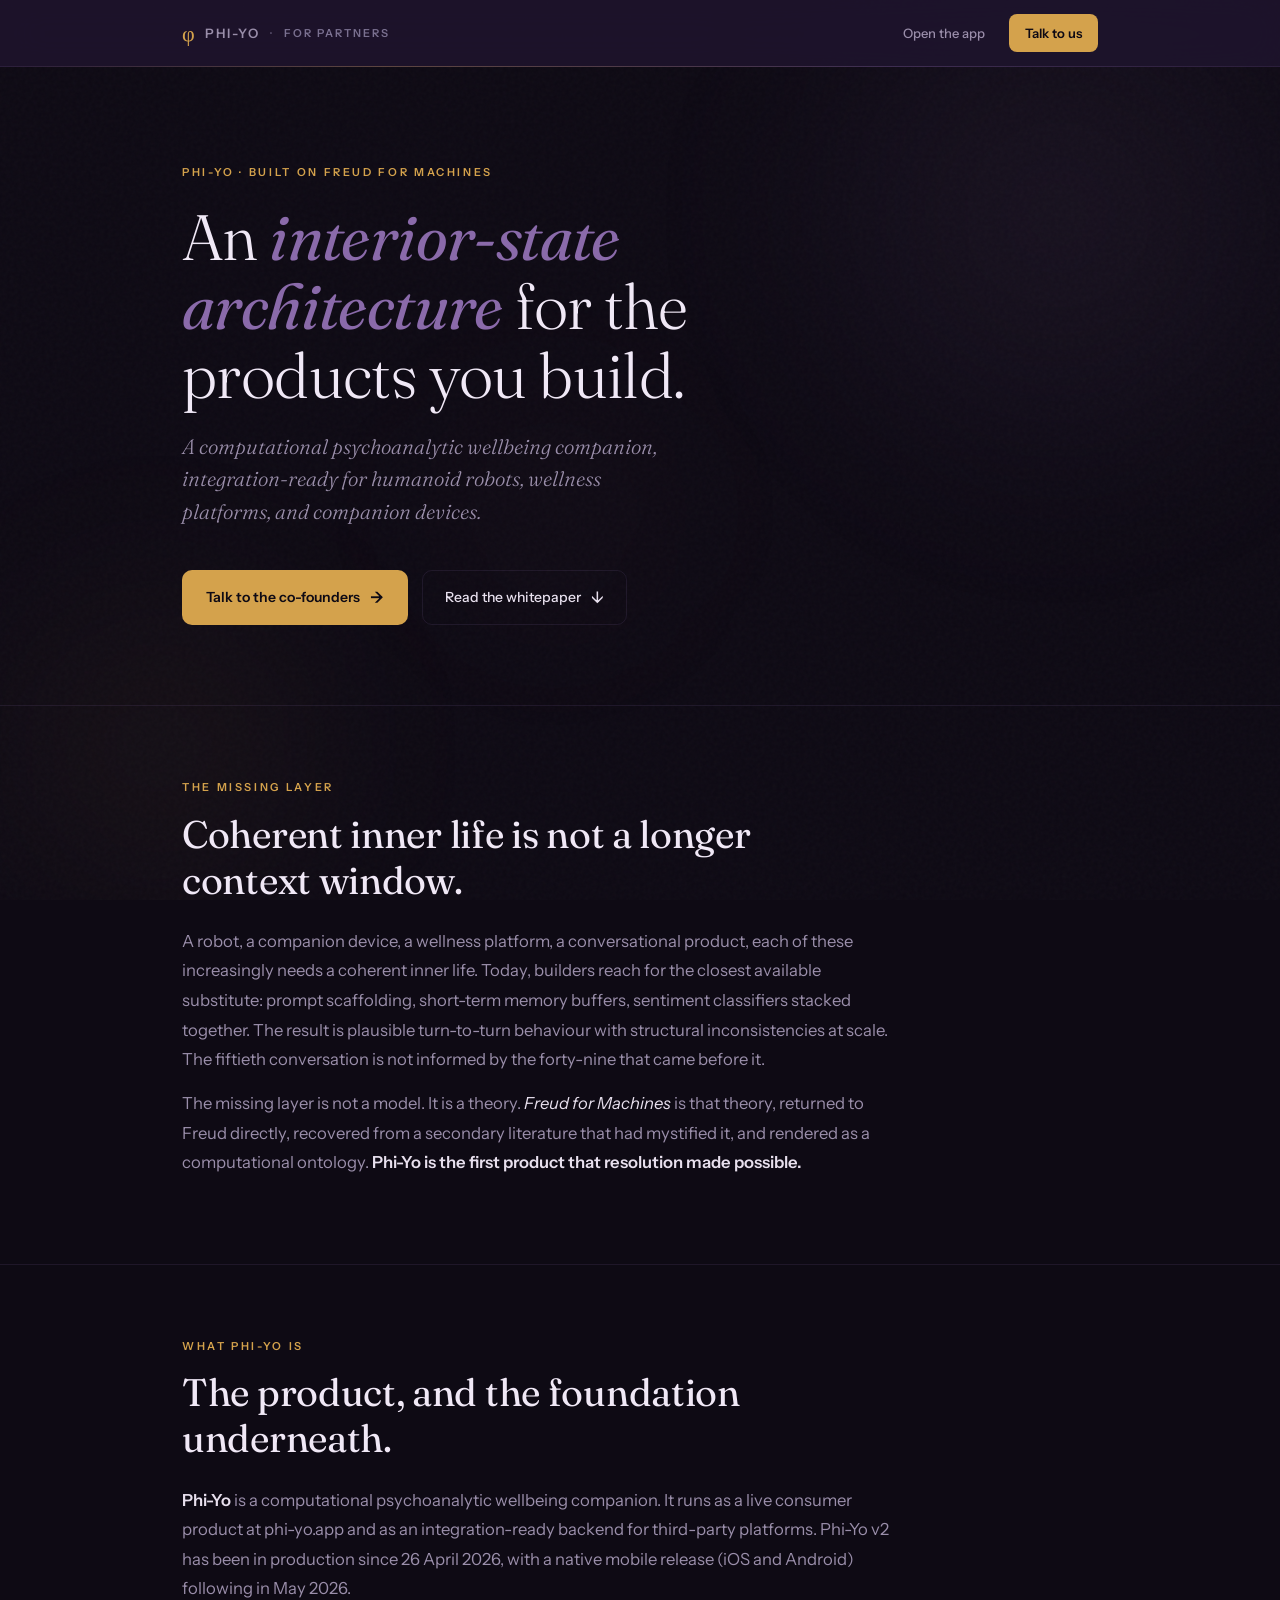
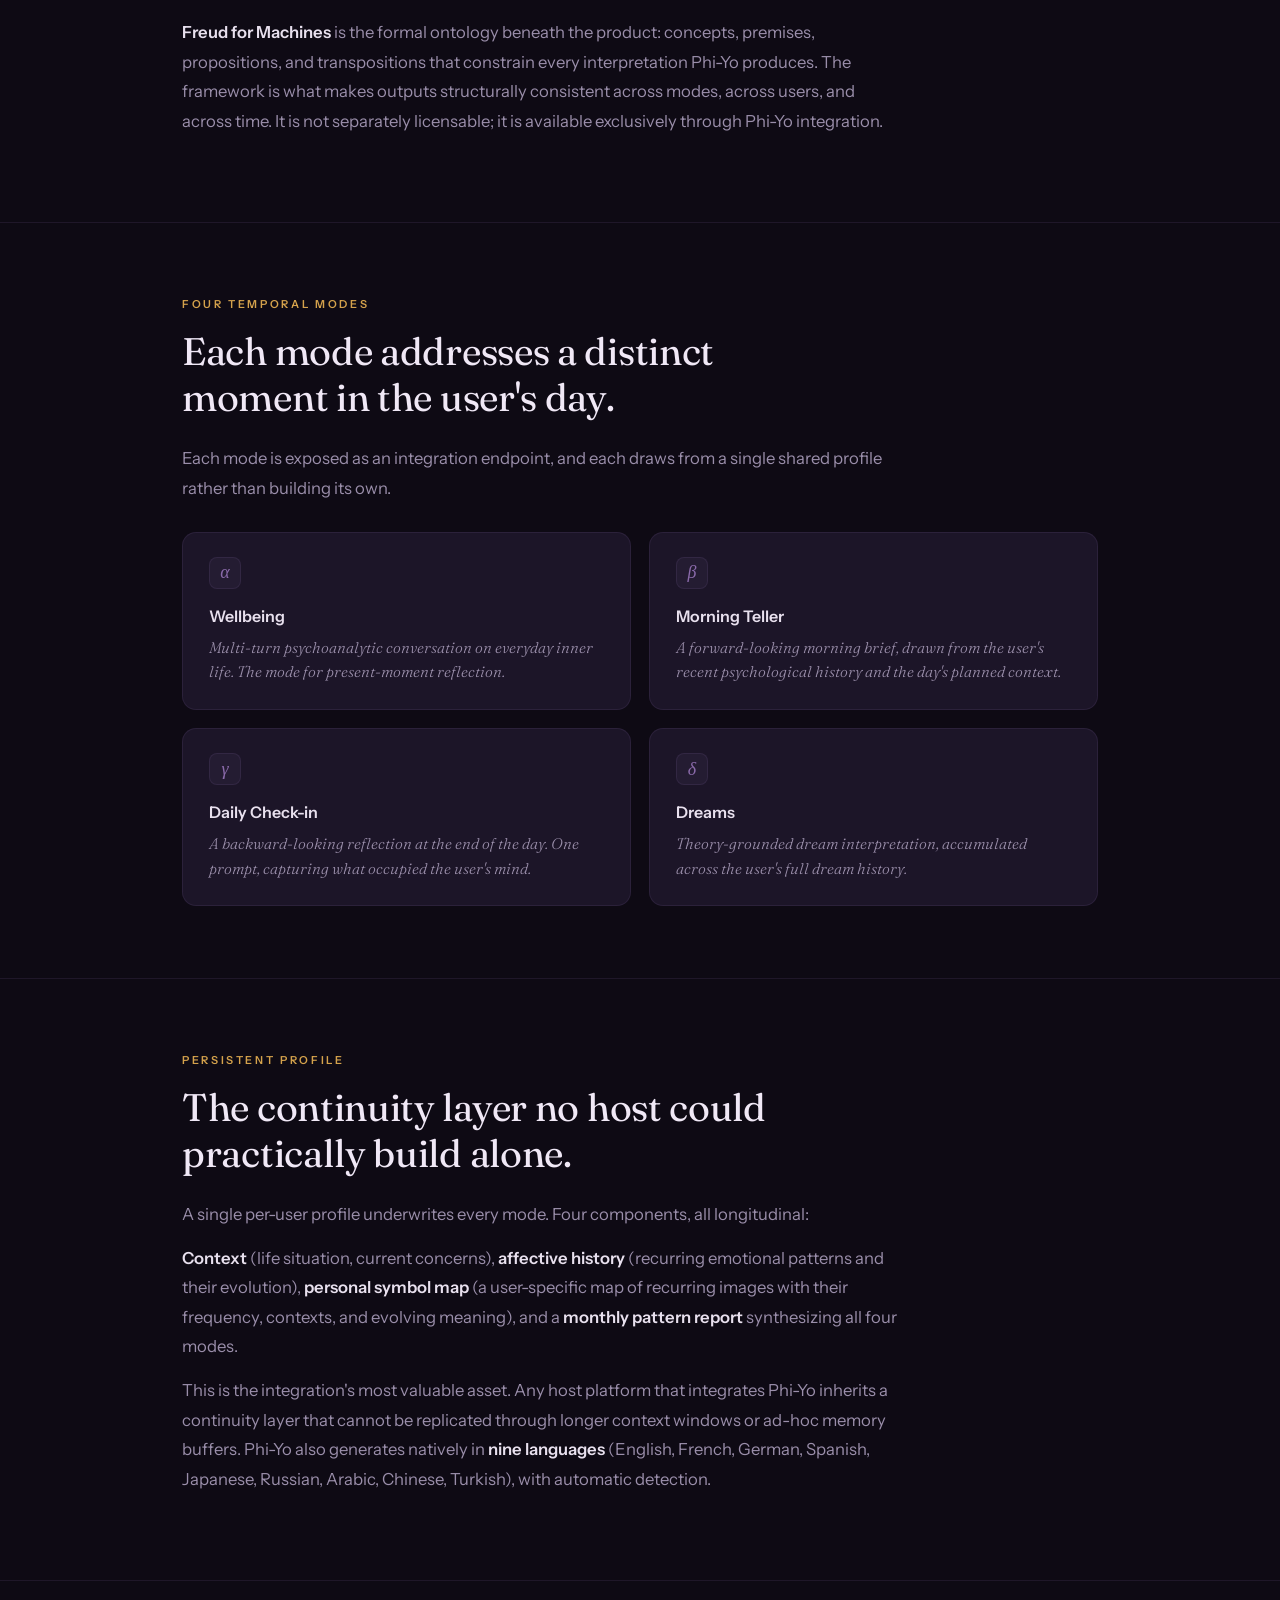
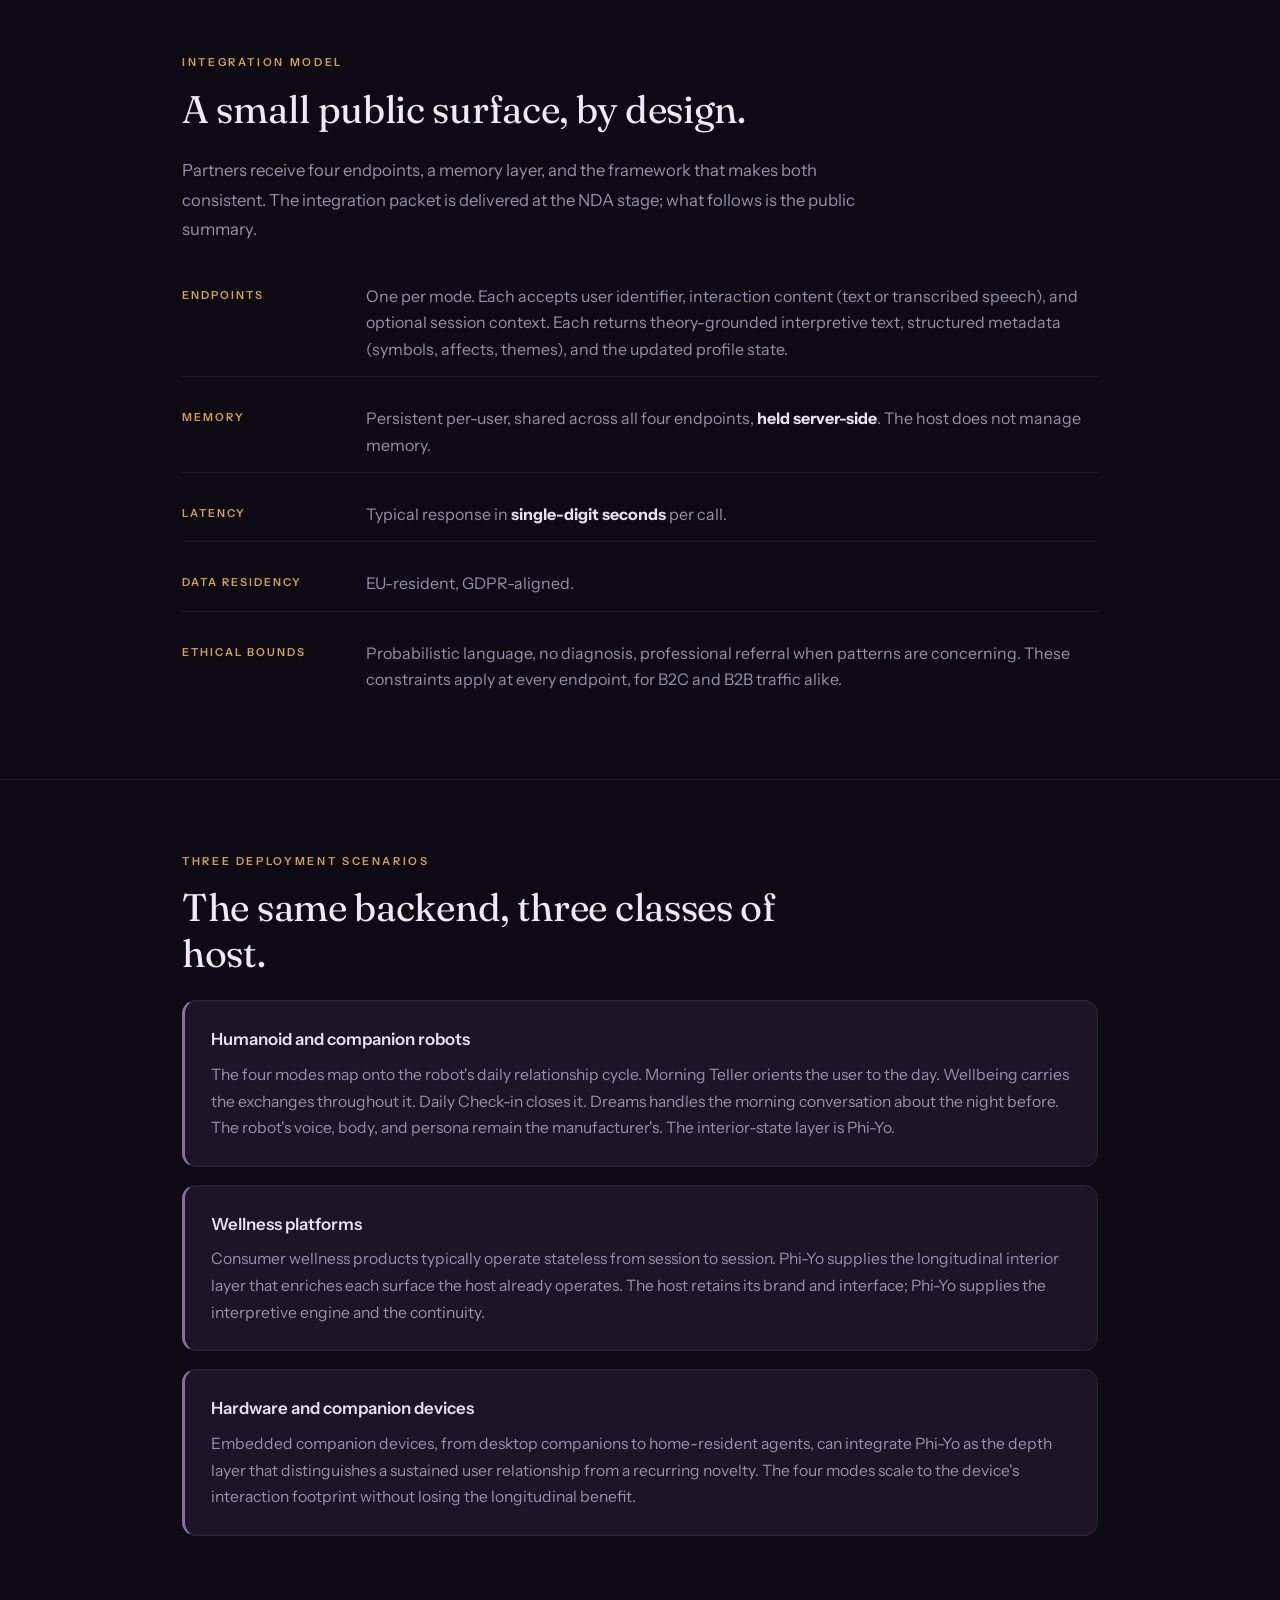
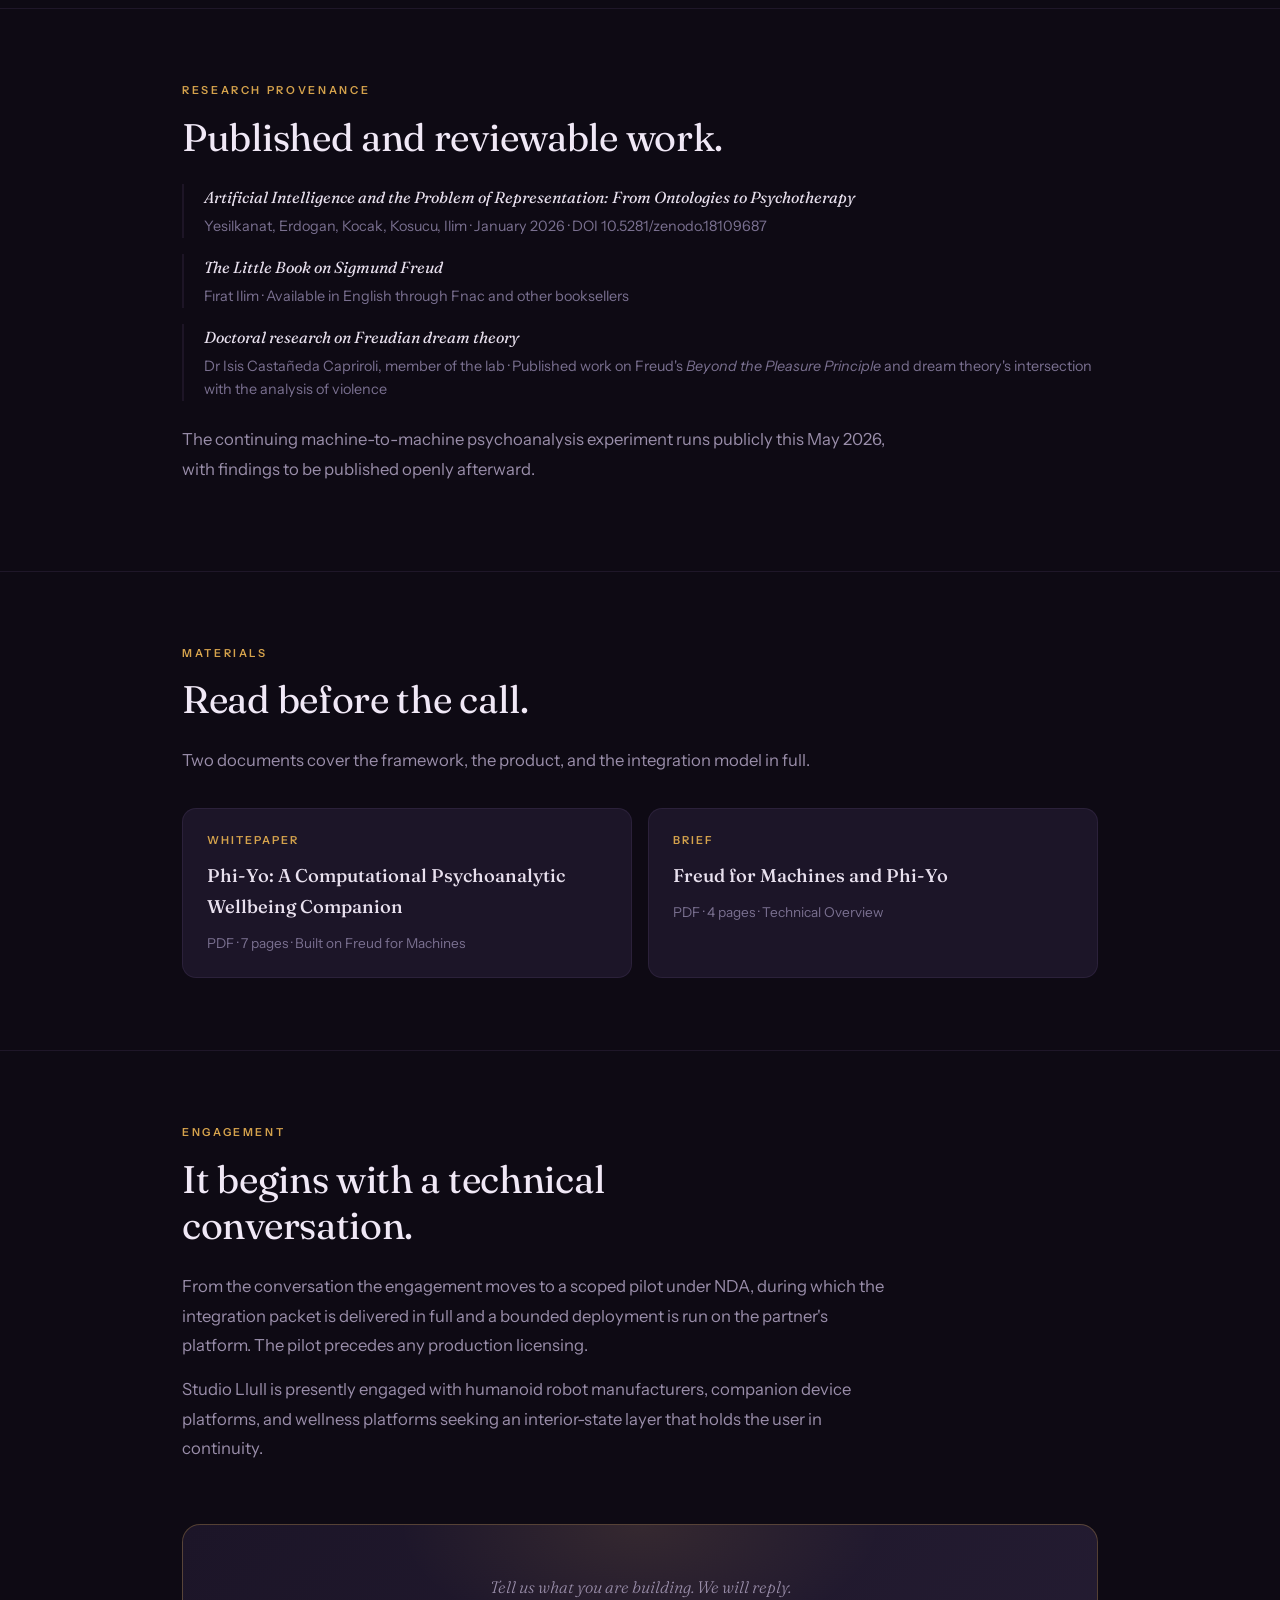
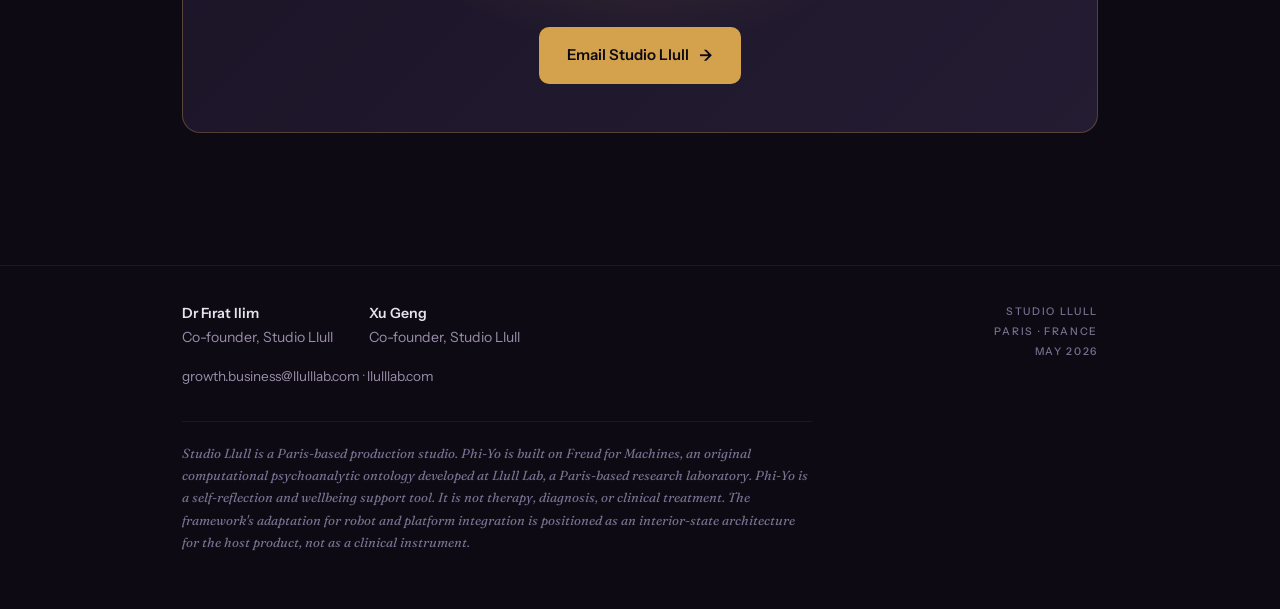
==== b2b/index.html @ 32cd532d "Phi-Yo site" ====
<!DOCTYPE html>
<html lang="en" data-theme="dark">
<head>
<meta charset="UTF-8">
<meta name="viewport" content="width=device-width, initial-scale=1.0">
<title>Phi-Yo for Partners — Computational Psychoanalytic Wellbeing Companion | Studio Llull</title>
<meta name="description" content="Phi-Yo is a computational psychoanalytic wellbeing companion built on Freud for Machines. Integration-ready backend for humanoid robots, wellness platforms, and companion devices.">
<link rel="canonical" href="https://phi-yo.app/b2b/">
<meta property="og:type" content="website">
<meta property="og:url" content="https://phi-yo.app/b2b/">
<meta property="og:title" content="Phi-Yo for Partners — Built on Freud for Machines">
<meta property="og:description" content="An interior-state architecture for humanoid robots, wellness platforms, and companion devices. Built on an original computational psychoanalytic ontology.">
<meta property="og:image" content="https://phi-yo.app/logo.jpg">
<meta name="twitter:card" content="summary">
<meta name="twitter:title" content="Phi-Yo for Partners">
<meta name="twitter:description" content="An interior-state architecture for humanoid robots, wellness platforms, and companion devices.">
<link rel="icon" href="data:image/svg+xml,<svg xmlns='http://www.w3.org/2000/svg' viewBox='0 0 100 100'><text y='.9em' font-size='90'>φ</text></svg>">
<link rel="preconnect" href="https://fonts.googleapis.com">
<link rel="preconnect" href="https://fonts.gstatic.com" crossorigin>
<link href="https://fonts.googleapis.com/css2?family=Fraunces:ital,opsz,wght@0,9..144,300;0,9..144,400;0,9..144,600;1,9..144,300;1,9..144,400&family=Instrument+Sans:wght@400;500;600;700&display=swap" rel="stylesheet">
<style>
*,*::before,*::after { box-sizing:border-box; margin:0; padding:0; }

:root {
  --bg-abyss:#0e0a14;
  --bg-deep:#140f1e;
  --bg-raised:#1c1528;
  --bg-surface:#241c32;
  --bg-glow:rgba(30,20,44,0.92);
  --amber:#d4a24c;
  --amber-bright:#e8be6a;
  --amber-dim:#8a6a2e;
  --amber-glow:rgba(212,162,76,0.12);
  --amber-ghost:rgba(212,162,76,0.06);
  --plum:#8a6aaa;
  --plum-dim:rgba(138,106,170,0.12);
  --lavender:#a08cc0;
  --rose:#c47a7a;
  --text-1:#e8e0ee;
  --text-2:#9a8eaa;
  --text-3:#7a7090;
  --text-hero:#f0e8f6;
  --border:rgba(138,106,170,0.14);
  --border-hover:rgba(212,162,76,0.30);
  --font-display:'Fraunces',Georgia,serif;
  --font-body:'Instrument Sans','Helvetica Neue',sans-serif;
  --ease:cubic-bezier(0.4,0,0.2,1);
  --ease-out:cubic-bezier(0.0,0,0.2,1);
}

html { scroll-behavior:smooth; font-size:16px; }
body {
  font-family:var(--font-body);
  background:var(--bg-abyss);
  color:var(--text-1);
  line-height:1.7;
  -webkit-font-smoothing:antialiased;
  overflow-x:hidden;
}
::selection { background:rgba(212,162,76,0.25); color:var(--text-hero); }
::-webkit-scrollbar { width:6px; }
::-webkit-scrollbar-track { background:var(--bg-abyss); }
::-webkit-scrollbar-thumb { background:var(--plum-dim); border-radius:3px; }
:focus-visible { outline:2px solid var(--amber); outline-offset:3px; }

a { color:var(--amber); text-decoration:none; transition:color .2s var(--ease); }
a:hover { color:var(--amber-bright); }

/* ===== AMBIENT ===== */
.ambient { position:fixed; inset:0; pointer-events:none; z-index:0; overflow:hidden; }
.blob {
  position:absolute; border-radius:50%; filter:blur(80px);
  animation: blobMorph 30s ease-in-out infinite;
  will-change: transform, border-radius;
}
.blob-1 { width:700px; height:700px; top:-15%; right:-10%; background:radial-gradient(circle, rgba(138,106,170,0.10), transparent 65%); }
.blob-2 { width:520px; height:520px; bottom:-12%; left:-8%; background:radial-gradient(circle, rgba(212,162,76,0.06), transparent 65%); animation-direction: reverse; animation-duration: 38s; }
.blob-3 { width:340px; height:340px; top:38%; left:30%; background:radial-gradient(circle, rgba(196,122,122,0.04), transparent 70%); animation-duration: 44s; }
@keyframes blobMorph {
  0%,100% { transform:translate(0,0) rotate(0deg); border-radius:50%; }
  33%     { transform:translate(22px,-16px) rotate(5deg); border-radius:60% 40% 55% 45%/50% 60% 40% 50%; }
  66%     { transform:translate(-14px,20px) rotate(-3deg); border-radius:45% 55% 40% 60%/55% 45% 60% 40%; }
}
.ambient::after {
  content:''; position:absolute; inset:0; opacity:0.03;
  background-image:url("data:image/svg+xml,%3Csvg viewBox='0 0 256 256' xmlns='http://www.w3.org/2000/svg'%3E%3Cfilter id='n'%3E%3CfeTurbulence type='fractalNoise' baseFrequency='0.9' numOctaves='4' stitchTiles='stitch'/%3E%3C/filter%3E%3Crect width='100%25' height='100%25' filter='url(%23n)'/%3E%3C/svg%3E");
}
@media (prefers-reduced-motion: reduce) { .blob { animation: none; } }

main, header, section, footer { position:relative; z-index:1; }

.wrap { max-width:980px; margin:0 auto; padding:0 32px; }
@media (max-width:600px) { .wrap { padding:0 22px; } }

/* ===== HEADER ===== */
.site-header {
  position:sticky; top:0; z-index:50;
  background:var(--bg-glow);
  backdrop-filter:blur(20px) saturate(140%);
  -webkit-backdrop-filter:blur(20px) saturate(140%);
  border-bottom:1px solid var(--border);
  padding:14px 0;
}
.site-header::after {
  content:''; position:absolute; left:0; right:0; bottom:-1px; height:1px;
  background:linear-gradient(90deg, transparent, rgba(212,162,76,0.30) 30%, rgba(138,106,170,0.20) 70%, transparent);
}
.header-inner { display:flex; align-items:center; justify-content:space-between; gap:20px; }
.brand {
  display:flex; align-items:center; gap:10px;
  font-family:var(--font-body); font-size:13px; font-weight:600;
  letter-spacing:0.16em; text-transform:uppercase; color:var(--text-2);
}
.brand-phi { font-family:var(--font-display); font-size:22px; font-weight:400; color:var(--amber); line-height:1; letter-spacing:0; text-transform:none; }
.brand-sep { color:var(--text-3); opacity:0.5; }
.brand-tag { font-size:11px; color:var(--text-3); letter-spacing:0.18em; }
.header-actions { display:flex; gap:10px; align-items:center; }
.header-link {
  font-size:13px; font-weight:500; color:var(--text-2);
  padding:8px 14px; border-radius:8px;
  transition:color .2s var(--ease), background .2s var(--ease);
}
.header-link:hover { color:var(--text-1); background:var(--amber-ghost); }
.header-cta {
  font-size:13px; font-weight:600; color:#0e0a14;
  background:var(--amber); padding:8px 16px; border-radius:8px;
  transition:opacity .2s var(--ease);
}
.header-cta:hover { opacity:.9; color:#0e0a14; }
@media (max-width:600px) { .brand-tag, .header-link.app { display:none; } }

/* ===== HERO ===== */
.hero { padding:96px 0 80px; }
.hero-label {
  font-family:var(--font-body); font-size:11px; font-weight:600;
  letter-spacing:0.24em; text-transform:uppercase;
  color:var(--amber); margin-bottom:20px;
}
.hero h1 {
  font-family:var(--font-display);
  font-weight:300; font-size:clamp(2.4rem, 5.5vw, 4rem);
  line-height:1.08; letter-spacing:-0.6px;
  color:var(--text-hero); margin-bottom:22px;
  max-width:18ch;
}
.hero h1 em { font-style:italic; color:var(--plum); font-weight:400; }
.hero-sub {
  font-family:var(--font-display); font-style:italic; font-weight:300;
  font-size:1.3rem; color:var(--text-2); line-height:1.55;
  max-width:38ch; margin-bottom:42px;
}
.hero-actions { display:flex; gap:14px; flex-wrap:wrap; }
.btn-primary {
  display:inline-flex; align-items:center; gap:10px;
  font-family:var(--font-body); font-size:14px; font-weight:600;
  background:var(--amber); color:#0e0a14;
  padding:14px 24px; border-radius:10px;
  transition:transform .2s var(--ease), box-shadow .2s var(--ease);
}
.btn-primary:hover { color:#0e0a14; transform:translateY(-1px); box-shadow:0 12px 32px var(--amber-glow); }
.btn-outline {
  display:inline-flex; align-items:center; gap:10px;
  font-family:var(--font-body); font-size:14px; font-weight:500;
  background:transparent; color:var(--text-1);
  padding:13px 22px; border-radius:10px;
  border:1px solid var(--border);
  transition:border-color .2s var(--ease), color .2s var(--ease);
}
.btn-outline:hover { color:var(--amber); border-color:var(--border-hover); }
.btn-arrow { font-size:16px; transition:transform .2s var(--ease); }
.btn-primary:hover .btn-arrow, .btn-outline:hover .btn-arrow { transform:translateX(3px); }

/* ===== SECTION ===== */
section.block { padding:72px 0; border-top:1px solid var(--border); }
section.block:first-of-type { border-top:none; }
.eyebrow {
  font-family:var(--font-body); font-size:11px; font-weight:600;
  letter-spacing:0.24em; text-transform:uppercase;
  color:var(--amber); margin-bottom:14px;
}
h2 {
  font-family:var(--font-display); font-weight:400;
  font-size:clamp(1.7rem, 3.5vw, 2.4rem);
  line-height:1.2; letter-spacing:-0.3px;
  color:var(--text-hero); margin-bottom:24px;
  max-width:24ch;
}
h2 em { font-style:italic; color:var(--plum); }
.block p { color:var(--text-2); font-size:1.04rem; line-height:1.78; margin-bottom:14px; max-width:65ch; }
.block p strong { color:var(--text-1); font-weight:600; }
.block p em { color:var(--text-1); font-style:italic; }
.lead { font-family:var(--font-display); font-style:italic; font-weight:300; font-size:1.25rem; color:var(--text-1); line-height:1.55; max-width:42ch; }

/* ===== MODES GRID ===== */
.modes-grid { display:grid; grid-template-columns:1fr 1fr; gap:18px; margin-top:28px; }
@media (max-width:680px) { .modes-grid { grid-template-columns:1fr; } }
.mode-card {
  background:var(--bg-raised);
  border:1px solid var(--border);
  border-radius:14px;
  padding:24px 26px;
  transition:border-color .25s var(--ease), background .25s var(--ease);
  position:relative; overflow:hidden;
}
.mode-card::before {
  content:''; position:absolute; inset:0;
  background:linear-gradient(135deg, var(--amber-ghost), transparent 55%);
  opacity:0; transition:opacity .25s var(--ease);
  pointer-events:none;
}
.mode-card:hover { border-color:var(--border-hover); background:var(--bg-surface); }
.mode-card:hover::before { opacity:1; }
.mode-icon {
  width:32px; height:32px; border-radius:8px;
  background:var(--bg-surface); border:1px solid var(--border);
  display:flex; align-items:center; justify-content:center;
  margin-bottom:14px;
  font-family:var(--font-display); font-style:italic; font-weight:400;
  font-size:18px; color:var(--plum);
  position:relative; z-index:1;
}
.mode-card:hover .mode-icon { color:var(--amber); border-color:var(--amber-dim); }
.mode-name { font-family:var(--font-body); font-weight:600; font-size:1rem; color:var(--text-1); margin-bottom:6px; position:relative; z-index:1; }
.mode-desc { font-family:var(--font-display); font-style:italic; font-size:0.96rem; font-weight:300; color:var(--text-2); line-height:1.6; position:relative; z-index:1; }

/* ===== INTEGRATION TABLE ===== */
.spec-list { margin-top:24px; display:grid; gap:14px; }
.spec-row {
  display:grid; grid-template-columns:160px 1fr; gap:24px;
  padding:14px 0; border-bottom:1px solid var(--border);
}
.spec-row:last-child { border-bottom:none; }
.spec-key {
  font-family:var(--font-body); font-size:11px; font-weight:600;
  letter-spacing:0.18em; text-transform:uppercase; color:var(--amber);
  padding-top:3px;
}
.spec-val { color:var(--text-2); font-size:1rem; line-height:1.65; }
.spec-val strong { color:var(--text-1); }
@media (max-width:600px) { .spec-row { grid-template-columns:1fr; gap:6px; } }

/* ===== SCENARIOS ===== */
.scenario-list { display:grid; gap:18px; margin-top:24px; }
.scenario {
  background:var(--bg-raised);
  border:1px solid var(--border);
  border-radius:14px;
  padding:24px 26px;
  border-left:3px solid var(--plum);
}
.scenario h3 { font-family:var(--font-body); font-weight:600; font-size:1.05rem; color:var(--text-1); margin-bottom:8px; }
.scenario p { color:var(--text-2); font-size:0.98rem; line-height:1.7; margin:0; max-width:none; }

/* ===== RESEARCH LIST ===== */
.refs { margin-top:24px; display:grid; gap:16px; }
.ref {
  padding-left:20px; border-left:2px solid var(--plum-dim);
}
.ref-title { font-family:var(--font-display); font-style:italic; color:var(--text-1); font-size:1rem; margin-bottom:4px; }
.ref-meta { font-size:0.9rem; color:var(--text-3); line-height:1.6; }

/* ===== DOWNLOADS ===== */
.downloads { display:grid; grid-template-columns:1fr 1fr; gap:16px; margin-top:32px; }
@media (max-width:600px) { .downloads { grid-template-columns:1fr; } }
.download-card {
  display:flex; flex-direction:column; gap:6px;
  background:var(--bg-raised);
  border:1px solid var(--border);
  border-radius:14px;
  padding:22px 24px;
  transition:border-color .25s var(--ease), background .25s var(--ease), transform .2s var(--ease);
  color:var(--text-1);
}
.download-card:hover { border-color:var(--border-hover); background:var(--bg-surface); transform:translateY(-2px); color:var(--text-1); }
.dl-label { font-family:var(--font-body); font-size:11px; font-weight:600; letter-spacing:0.18em; text-transform:uppercase; color:var(--amber); }
.dl-title { font-family:var(--font-display); font-weight:500; font-size:1.15rem; color:var(--text-1); margin-top:4px; }
.dl-meta { font-size:0.85rem; color:var(--text-3); margin-top:4px; }

/* ===== FINAL CTA ===== */
.cta-block {
  margin-top:60px;
  padding:48px 36px;
  border-radius:18px;
  background:linear-gradient(135deg, var(--bg-raised), var(--bg-surface));
  border:1px solid var(--border-hover);
  text-align:center;
  position:relative;
  overflow:hidden;
}
.cta-block::before {
  content:''; position:absolute; inset:0;
  background:radial-gradient(ellipse 400px 200px at 50% 0%, var(--amber-glow), transparent 60%);
  pointer-events:none;
}
.cta-block > * { position:relative; z-index:1; }
.cta-block .lead { margin:0 auto 24px; }
.cta-block .btn-primary { font-size:15px; padding:15px 28px; }

/* ===== FOOTER ===== */
footer {
  margin-top:60px;
  padding:36px 0 56px;
  border-top:1px solid var(--border);
}
.footer-inner {
  display:flex; justify-content:space-between; align-items:flex-start;
  flex-wrap:wrap; gap:24px;
}
.footer-left { font-size:0.88rem; color:var(--text-2); line-height:1.85; }
.footer-left strong { color:var(--text-1); font-weight:600; }
.cofounders { display:flex; flex-wrap:wrap; gap:36px; margin-bottom:14px; }
.cofounder { line-height:1.7; }
.footer-contact { font-size:0.85rem; color:var(--text-3); }
.footer-contact a { color:var(--text-2); }
.footer-contact a:hover { color:var(--amber); }
.footer-right {
  font-family:var(--font-body); font-size:10.5px; font-weight:500;
  letter-spacing:0.16em; text-transform:uppercase; color:var(--text-3);
  text-align:right; line-height:1.9;
}
.footer-right a { color:var(--text-3); }
.footer-right a:hover { color:var(--amber); }
.disclaimer {
  margin-top:32px;
  padding-top:20px;
  border-top:1px solid var(--border);
  font-size:0.82rem;
  color:var(--text-3);
  line-height:1.7;
  font-style:italic;
  font-family:var(--font-display);
  max-width:70ch;
}

@media (max-width:600px) {
  .hero { padding:60px 0 56px; }
  section.block { padding:54px 0; }
  .cta-block { padding:36px 22px; }
  .footer-inner { flex-direction:column; }
  .footer-right { text-align:left; }
}
</style>
</head>
<body>

<div class="ambient" aria-hidden="true">
  <div class="blob blob-1"></div>
  <div class="blob blob-2"></div>
  <div class="blob blob-3"></div>
</div>

<header class="site-header">
  <div class="wrap header-inner">
    <a href="/b2b/" class="brand">
      <span class="brand-phi">φ</span>
      <span>Phi-Yo</span>
      <span class="brand-sep">·</span>
      <span class="brand-tag">For Partners</span>
    </a>
    <div class="header-actions">
      <a href="https://phi-yo.app" class="header-link app">Open the app</a>
      <a href="#engagement" class="header-cta">Talk to us</a>
    </div>
  </div>
</header>

<main>

  <section class="hero">
    <div class="wrap">
      <div class="hero-label">Phi-Yo · Built on Freud for Machines</div>
      <h1>An <em>interior-state architecture</em> for the products you build.</h1>
      <p class="hero-sub">A computational psychoanalytic wellbeing companion, integration-ready for humanoid robots, wellness platforms, and companion devices.</p>
      <div class="hero-actions">
        <a href="#engagement" class="btn-primary">Talk to the co-founders <span class="btn-arrow">→</span></a>
        <a href="#downloads" class="btn-outline">Read the whitepaper <span class="btn-arrow">↓</span></a>
      </div>
    </div>
  </section>

  <section class="block">
    <div class="wrap">
      <div class="eyebrow">The missing layer</div>
      <h2>Coherent inner life is not a longer context window.</h2>
      <p>A robot, a companion device, a wellness platform, a conversational product, each of these increasingly needs a coherent inner life. Today, builders reach for the closest available substitute: prompt scaffolding, short-term memory buffers, sentiment classifiers stacked together. The result is plausible turn-to-turn behaviour with structural inconsistencies at scale. The fiftieth conversation is not informed by the forty-nine that came before it.</p>
      <p>The missing layer is not a model. It is a theory. <em>Freud for Machines</em> is that theory, returned to Freud directly, recovered from a secondary literature that had mystified it, and rendered as a computational ontology. <strong>Phi-Yo is the first product that resolution made possible.</strong></p>
    </div>
  </section>

  <section class="block">
    <div class="wrap">
      <div class="eyebrow">What Phi-Yo is</div>
      <h2>The product, and the foundation underneath.</h2>
      <p><strong>Phi-Yo</strong> is a computational psychoanalytic wellbeing companion. It runs as a live consumer product at phi-yo.app and as an integration-ready backend for third-party platforms. Phi-Yo v2 has been in production since 26 April 2026, with a native mobile release (iOS and Android) following in May 2026.</p>
      <p><strong>Freud for Machines</strong> is the formal ontology beneath the product: concepts, premises, propositions, and transpositions that constrain every interpretation Phi-Yo produces. The framework is what makes outputs structurally consistent across modes, across users, and across time. It is not separately licensable; it is available exclusively through Phi-Yo integration.</p>
    </div>
  </section>

  <section class="block">
    <div class="wrap">
      <div class="eyebrow">Four temporal modes</div>
      <h2>Each mode addresses a distinct moment in the user's day.</h2>
      <p>Each mode is exposed as an integration endpoint, and each draws from a single shared profile rather than building its own.</p>
      <div class="modes-grid">
        <div class="mode-card">
          <div class="mode-icon">α</div>
          <div class="mode-name">Wellbeing</div>
          <div class="mode-desc">Multi-turn psychoanalytic conversation on everyday inner life. The mode for present-moment reflection.</div>
        </div>
        <div class="mode-card">
          <div class="mode-icon">β</div>
          <div class="mode-name">Morning Teller</div>
          <div class="mode-desc">A forward-looking morning brief, drawn from the user's recent psychological history and the day's planned context.</div>
        </div>
        <div class="mode-card">
          <div class="mode-icon">γ</div>
          <div class="mode-name">Daily Check-in</div>
          <div class="mode-desc">A backward-looking reflection at the end of the day. One prompt, capturing what occupied the user's mind.</div>
        </div>
        <div class="mode-card">
          <div class="mode-icon">δ</div>
          <div class="mode-name">Dreams</div>
          <div class="mode-desc">Theory-grounded dream interpretation, accumulated across the user's full dream history.</div>
        </div>
      </div>
    </div>
  </section>

  <section class="block">
    <div class="wrap">
      <div class="eyebrow">Persistent profile</div>
      <h2>The continuity layer no host could practically build alone.</h2>
      <p>A single per-user profile underwrites every mode. Four components, all longitudinal:</p>
      <p><strong>Context</strong> (life situation, current concerns), <strong>affective history</strong> (recurring emotional patterns and their evolution), <strong>personal symbol map</strong> (a user-specific map of recurring images with their frequency, contexts, and evolving meaning), and a <strong>monthly pattern report</strong> synthesizing all four modes.</p>
      <p>This is the integration's most valuable asset. Any host platform that integrates Phi-Yo inherits a continuity layer that cannot be replicated through longer context windows or ad-hoc memory buffers. Phi-Yo also generates natively in <strong>nine languages</strong> (English, French, German, Spanish, Japanese, Russian, Arabic, Chinese, Turkish), with automatic detection.</p>
    </div>
  </section>

  <section class="block">
    <div class="wrap">
      <div class="eyebrow">Integration model</div>
      <h2>A small public surface, by design.</h2>
      <p>Partners receive four endpoints, a memory layer, and the framework that makes both consistent. The integration packet is delivered at the NDA stage; what follows is the public summary.</p>
      <div class="spec-list">
        <div class="spec-row">
          <div class="spec-key">Endpoints</div>
          <div class="spec-val">One per mode. Each accepts user identifier, interaction content (text or transcribed speech), and optional session context. Each returns theory-grounded interpretive text, structured metadata (symbols, affects, themes), and the updated profile state.</div>
        </div>
        <div class="spec-row">
          <div class="spec-key">Memory</div>
          <div class="spec-val">Persistent per-user, shared across all four endpoints, <strong>held server-side</strong>. The host does not manage memory.</div>
        </div>
        <div class="spec-row">
          <div class="spec-key">Latency</div>
          <div class="spec-val">Typical response in <strong>single-digit seconds</strong> per call.</div>
        </div>
        <div class="spec-row">
          <div class="spec-key">Data residency</div>
          <div class="spec-val">EU-resident, GDPR-aligned.</div>
        </div>
        <div class="spec-row">
          <div class="spec-key">Ethical bounds</div>
          <div class="spec-val">Probabilistic language, no diagnosis, professional referral when patterns are concerning. These constraints apply at every endpoint, for B2C and B2B traffic alike.</div>
        </div>
      </div>
    </div>
  </section>

  <section class="block">
    <div class="wrap">
      <div class="eyebrow">Three deployment scenarios</div>
      <h2>The same backend, three classes of host.</h2>
      <div class="scenario-list">
        <div class="scenario">
          <h3>Humanoid and companion robots</h3>
          <p>The four modes map onto the robot's daily relationship cycle. Morning Teller orients the user to the day. Wellbeing carries the exchanges throughout it. Daily Check-in closes it. Dreams handles the morning conversation about the night before. The robot's voice, body, and persona remain the manufacturer's. The interior-state layer is Phi-Yo.</p>
        </div>
        <div class="scenario">
          <h3>Wellness platforms</h3>
          <p>Consumer wellness products typically operate stateless from session to session. Phi-Yo supplies the longitudinal interior layer that enriches each surface the host already operates. The host retains its brand and interface; Phi-Yo supplies the interpretive engine and the continuity.</p>
        </div>
        <div class="scenario">
          <h3>Hardware and companion devices</h3>
          <p>Embedded companion devices, from desktop companions to home-resident agents, can integrate Phi-Yo as the depth layer that distinguishes a sustained user relationship from a recurring novelty. The four modes scale to the device's interaction footprint without losing the longitudinal benefit.</p>
        </div>
      </div>
    </div>
  </section>

  <section class="block">
    <div class="wrap">
      <div class="eyebrow">Research provenance</div>
      <h2>Published and reviewable work.</h2>
      <div class="refs">
        <div class="ref">
          <div class="ref-title">Artificial Intelligence and the Problem of Representation: From Ontologies to Psychotherapy</div>
          <div class="ref-meta">Yesilkanat, Erdogan, Kocak, Kosucu, Ilim · January 2026 · DOI 10.5281/zenodo.18109687</div>
        </div>
        <div class="ref">
          <div class="ref-title">The Little Book on Sigmund Freud</div>
          <div class="ref-meta">Fırat Ilim · Available in English through Fnac and other booksellers</div>
        </div>
        <div class="ref">
          <div class="ref-title">Doctoral research on Freudian dream theory</div>
          <div class="ref-meta">Dr Isis Castañeda Capriroli, member of the lab · Published work on Freud's <em>Beyond the Pleasure Principle</em> and dream theory's intersection with the analysis of violence</div>
        </div>
      </div>
      <p style="margin-top:24px;">The continuing machine-to-machine psychoanalysis experiment runs publicly this May 2026, with findings to be published openly afterward.</p>
    </div>
  </section>

  <section class="block" id="downloads">
    <div class="wrap">
      <div class="eyebrow">Materials</div>
      <h2>Read before the call.</h2>
      <p>Two documents cover the framework, the product, and the integration model in full.</p>
      <div class="downloads">
        <a href="Phi-Yo_Technical_Whitepaper.pdf" class="download-card" download>
          <div class="dl-label">Whitepaper</div>
          <div class="dl-title">Phi-Yo: A Computational Psychoanalytic Wellbeing Companion</div>
          <div class="dl-meta">PDF · 7 pages · Built on Freud for Machines</div>
        </a>
        <a href="Phi-Yo_Technical_Overview.pdf" class="download-card" download>
          <div class="dl-label">Brief</div>
          <div class="dl-title">Freud for Machines and Phi-Yo</div>
          <div class="dl-meta">PDF · 4 pages · Technical Overview</div>
        </a>
      </div>
    </div>
  </section>

  <section class="block" id="engagement">
    <div class="wrap">
      <div class="eyebrow">Engagement</div>
      <h2>It begins with a technical conversation.</h2>
      <p>From the conversation the engagement moves to a scoped pilot under NDA, during which the integration packet is delivered in full and a bounded deployment is run on the partner's platform. The pilot precedes any production licensing.</p>
      <p>Studio Llull is presently engaged with humanoid robot manufacturers, companion device platforms, and wellness platforms seeking an interior-state layer that holds the user in continuity.</p>
      <div class="cta-block">
        <p class="lead">Tell us what you are building. We will reply.</p>
        <a href="mailto:growth.business@llulllab.com?subject=Phi-Yo%20integration%20inquiry" class="btn-primary">Email Studio Llull <span class="btn-arrow">→</span></a>
      </div>
    </div>
  </section>

</main>

<footer>
  <div class="wrap">
    <div class="footer-inner">
      <div class="footer-left">
        <div class="cofounders">
          <div class="cofounder">
            <strong>Dr Fırat Ilim</strong><br>
            Co-founder, Studio Llull
          </div>
          <div class="cofounder">
            <strong>Xu Geng</strong><br>
            Co-founder, Studio Llull
          </div>
        </div>
        <div class="footer-contact">
          <a href="mailto:growth.business@llulllab.com">growth.business@llulllab.com</a> &middot; <a href="https://llulllab.com">llulllab.com</a>
        </div>
      </div>
      <div class="footer-right">
        Studio Llull<br>
        Paris · France<br>
        May 2026
      </div>
    </div>
    <div class="disclaimer">
      Studio Llull is a Paris-based production studio. Phi-Yo is built on <em>Freud for Machines</em>, an original computational psychoanalytic ontology developed at Llull Lab, a Paris-based research laboratory. Phi-Yo is a self-reflection and wellbeing support tool. It is not therapy, diagnosis, or clinical treatment. The framework's adaptation for robot and platform integration is positioned as an interior-state architecture for the host product, not as a clinical instrument.
    </div>
  </div>
</footer>

</body>
</html>
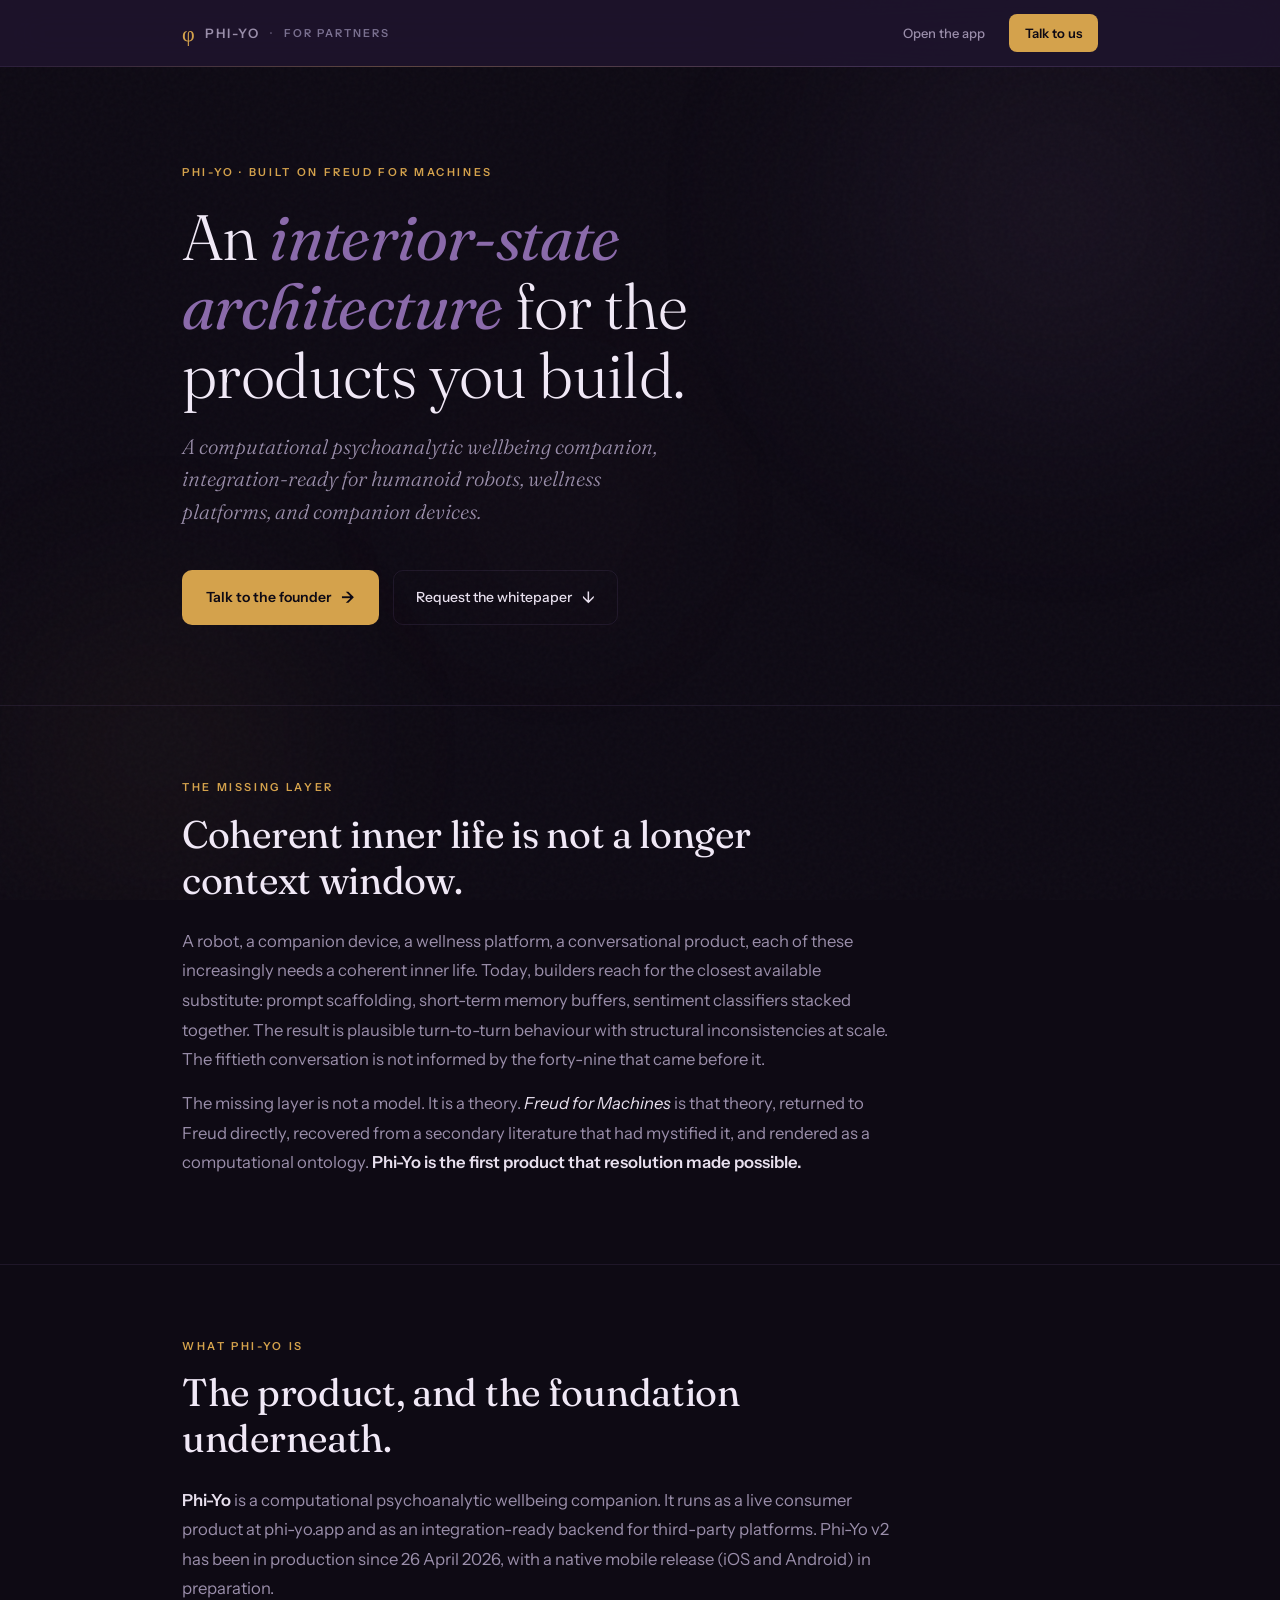
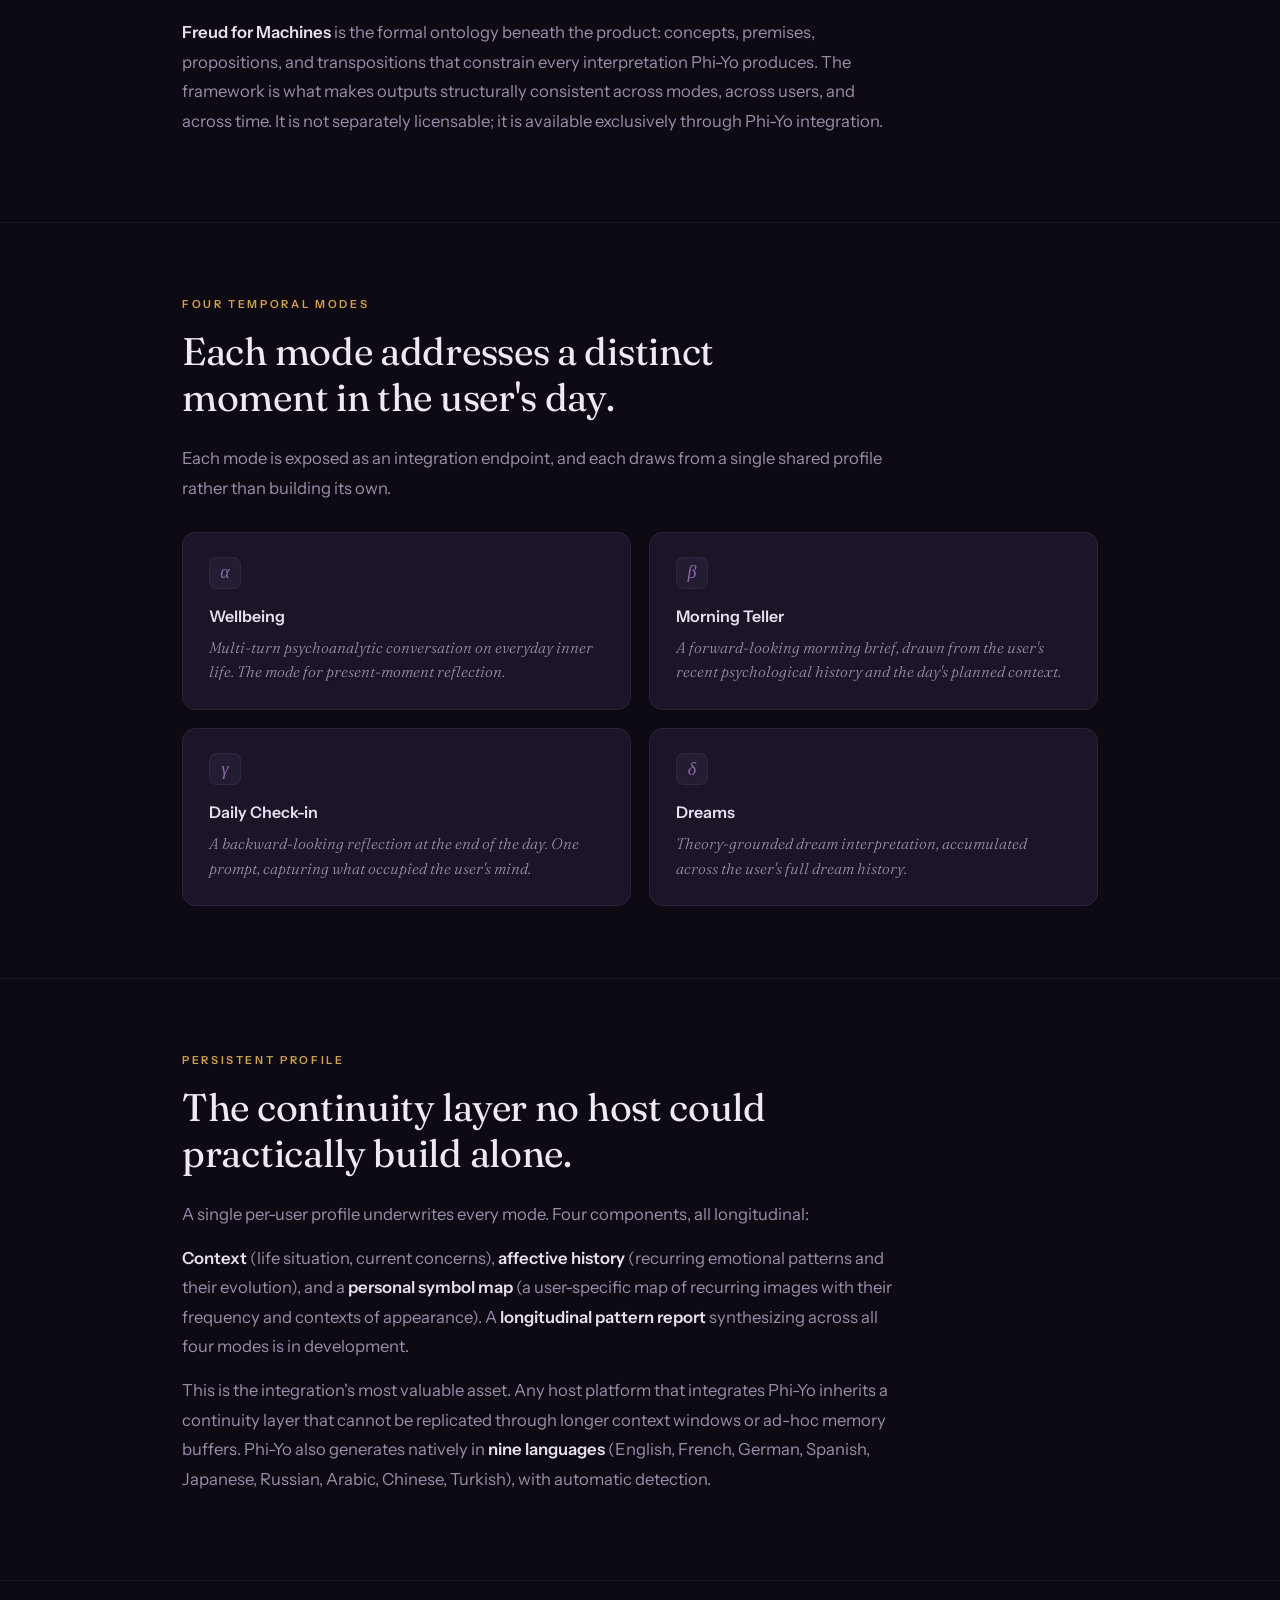
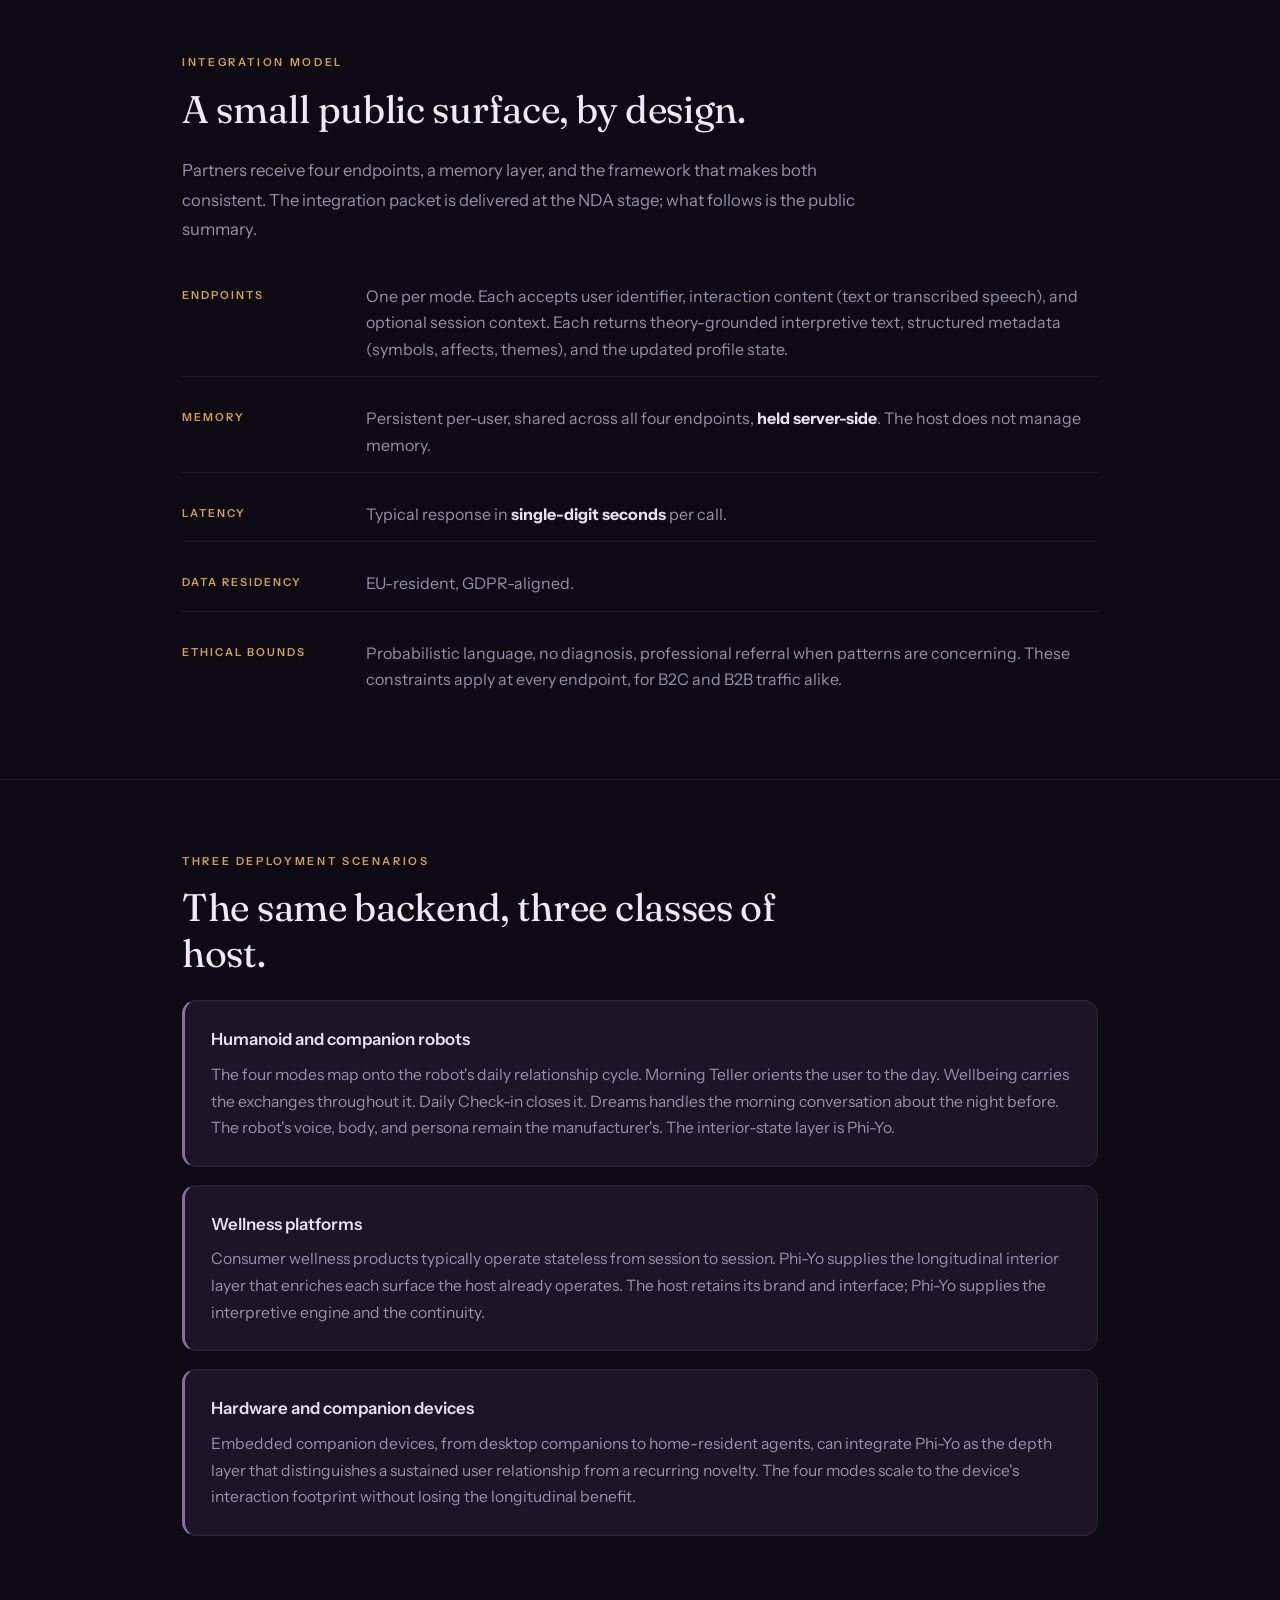
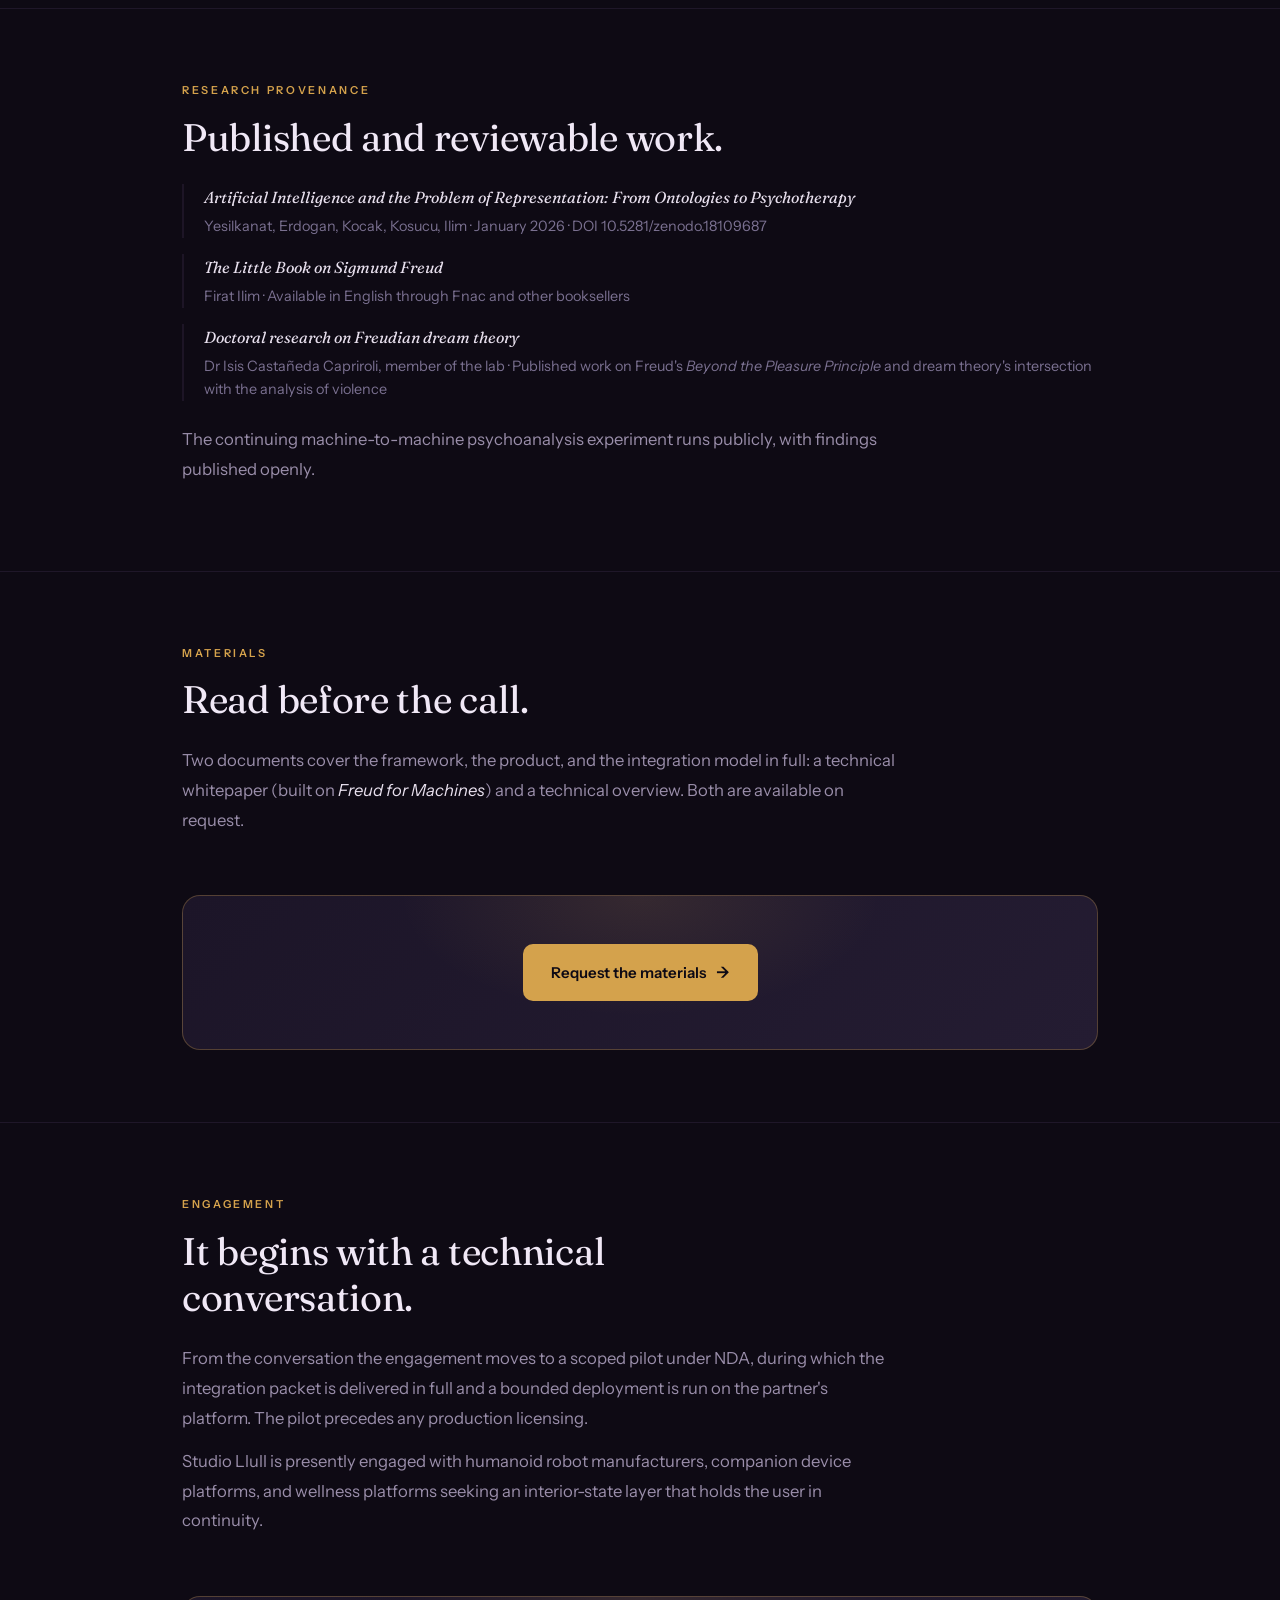
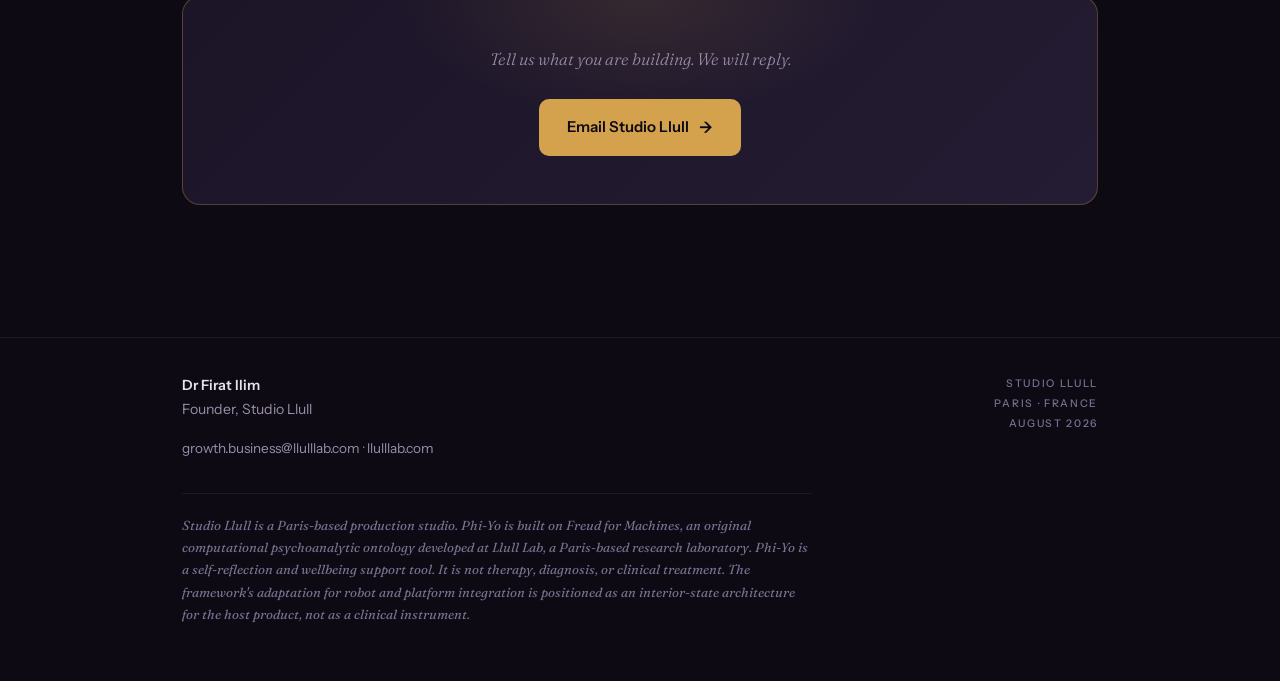
==== commit e190b5e9: "B2B kit: correct claims to match current product - Pattern report marked in development (generation " ====
--- a/b2b/index.html
+++ b/b2b/index.html
@@ -1,578 +1,565 @@
-<!DOCTYPE html>
-<html lang="en" data-theme="dark">
-<head>
-<meta charset="UTF-8">
-<meta name="viewport" content="width=device-width, initial-scale=1.0">
-<title>Phi-Yo for Partners — Computational Psychoanalytic Wellbeing Companion | Studio Llull</title>
-<meta name="description" content="Phi-Yo is a computational psychoanalytic wellbeing companion built on Freud for Machines. Integration-ready backend for humanoid robots, wellness platforms, and companion devices.">
-<link rel="canonical" href="https://phi-yo.app/b2b/">
-<meta property="og:type" content="website">
-<meta property="og:url" content="https://phi-yo.app/b2b/">
-<meta property="og:title" content="Phi-Yo for Partners — Built on Freud for Machines">
-<meta property="og:description" content="An interior-state architecture for humanoid robots, wellness platforms, and companion devices. Built on an original computational psychoanalytic ontology.">
-<meta property="og:image" content="https://phi-yo.app/logo.jpg">
-<meta name="twitter:card" content="summary">
-<meta name="twitter:title" content="Phi-Yo for Partners">
-<meta name="twitter:description" content="An interior-state architecture for humanoid robots, wellness platforms, and companion devices.">
-<link rel="icon" href="data:image/svg+xml,<svg xmlns='http://www.w3.org/2000/svg' viewBox='0 0 100 100'><text y='.9em' font-size='90'>φ</text></svg>">
-<link rel="preconnect" href="https://fonts.googleapis.com">
-<link rel="preconnect" href="https://fonts.gstatic.com" crossorigin>
-<link href="https://fonts.googleapis.com/css2?family=Fraunces:ital,opsz,wght@0,9..144,300;0,9..144,400;0,9..144,600;1,9..144,300;1,9..144,400&family=Instrument+Sans:wght@400;500;600;700&display=swap" rel="stylesheet">
-<style>
-*,*::before,*::after { box-sizing:border-box; margin:0; padding:0; }
-
-:root {
-  --bg-abyss:#0e0a14;
-  --bg-deep:#140f1e;
-  --bg-raised:#1c1528;
-  --bg-surface:#241c32;
-  --bg-glow:rgba(30,20,44,0.92);
-  --amber:#d4a24c;
-  --amber-bright:#e8be6a;
-  --amber-dim:#8a6a2e;
-  --amber-glow:rgba(212,162,76,0.12);
-  --amber-ghost:rgba(212,162,76,0.06);
-  --plum:#8a6aaa;
-  --plum-dim:rgba(138,106,170,0.12);
-  --lavender:#a08cc0;
-  --rose:#c47a7a;
-  --text-1:#e8e0ee;
-  --text-2:#9a8eaa;
-  --text-3:#7a7090;
-  --text-hero:#f0e8f6;
-  --border:rgba(138,106,170,0.14);
-  --border-hover:rgba(212,162,76,0.30);
-  --font-display:'Fraunces',Georgia,serif;
-  --font-body:'Instrument Sans','Helvetica Neue',sans-serif;
-  --ease:cubic-bezier(0.4,0,0.2,1);
-  --ease-out:cubic-bezier(0.0,0,0.2,1);
-}
-
-html { scroll-behavior:smooth; font-size:16px; }
-body {
-  font-family:var(--font-body);
-  background:var(--bg-abyss);
-  color:var(--text-1);
-  line-height:1.7;
-  -webkit-font-smoothing:antialiased;
-  overflow-x:hidden;
-}
-::selection { background:rgba(212,162,76,0.25); color:var(--text-hero); }
-::-webkit-scrollbar { width:6px; }
-::-webkit-scrollbar-track { background:var(--bg-abyss); }
-::-webkit-scrollbar-thumb { background:var(--plum-dim); border-radius:3px; }
-:focus-visible { outline:2px solid var(--amber); outline-offset:3px; }
-
-a { color:var(--amber); text-decoration:none; transition:color .2s var(--ease); }
-a:hover { color:var(--amber-bright); }
-
-/* ===== AMBIENT ===== */
-.ambient { position:fixed; inset:0; pointer-events:none; z-index:0; overflow:hidden; }
-.blob {
-  position:absolute; border-radius:50%; filter:blur(80px);
-  animation: blobMorph 30s ease-in-out infinite;
-  will-change: transform, border-radius;
-}
-.blob-1 { width:700px; height:700px; top:-15%; right:-10%; background:radial-gradient(circle, rgba(138,106,170,0.10), transparent 65%); }
-.blob-2 { width:520px; height:520px; bottom:-12%; left:-8%; background:radial-gradient(circle, rgba(212,162,76,0.06), transparent 65%); animation-direction: reverse; animation-duration: 38s; }
-.blob-3 { width:340px; height:340px; top:38%; left:30%; background:radial-gradient(circle, rgba(196,122,122,0.04), transparent 70%); animation-duration: 44s; }
-@keyframes blobMorph {
-  0%,100% { transform:translate(0,0) rotate(0deg); border-radius:50%; }
-  33%     { transform:translate(22px,-16px) rotate(5deg); border-radius:60% 40% 55% 45%/50% 60% 40% 50%; }
-  66%     { transform:translate(-14px,20px) rotate(-3deg); border-radius:45% 55% 40% 60%/55% 45% 60% 40%; }
-}
-.ambient::after {
-  content:''; position:absolute; inset:0; opacity:0.03;
-  background-image:url("data:image/svg+xml,%3Csvg viewBox='0 0 256 256' xmlns='http://www.w3.org/2000/svg'%3E%3Cfilter id='n'%3E%3CfeTurbulence type='fractalNoise' baseFrequency='0.9' numOctaves='4' stitchTiles='stitch'/%3E%3C/filter%3E%3Crect width='100%25' height='100%25' filter='url(%23n)'/%3E%3C/svg%3E");
-}
-@media (prefers-reduced-motion: reduce) { .blob { animation: none; } }
-
-main, header, section, footer { position:relative; z-index:1; }
-
-.wrap { max-width:980px; margin:0 auto; padding:0 32px; }
-@media (max-width:600px) { .wrap { padding:0 22px; } }
-
-/* ===== HEADER ===== */
-.site-header {
-  position:sticky; top:0; z-index:50;
-  background:var(--bg-glow);
-  backdrop-filter:blur(20px) saturate(140%);
-  -webkit-backdrop-filter:blur(20px) saturate(140%);
-  border-bottom:1px solid var(--border);
-  padding:14px 0;
-}
-.site-header::after {
-  content:''; position:absolute; left:0; right:0; bottom:-1px; height:1px;
-  background:linear-gradient(90deg, transparent, rgba(212,162,76,0.30) 30%, rgba(138,106,170,0.20) 70%, transparent);
-}
-.header-inner { display:flex; align-items:center; justify-content:space-between; gap:20px; }
-.brand {
-  display:flex; align-items:center; gap:10px;
-  font-family:var(--font-body); font-size:13px; font-weight:600;
-  letter-spacing:0.16em; text-transform:uppercase; color:var(--text-2);
-}
-.brand-phi { font-family:var(--font-display); font-size:22px; font-weight:400; color:var(--amber); line-height:1; letter-spacing:0; text-transform:none; }
-.brand-sep { color:var(--text-3); opacity:0.5; }
-.brand-tag { font-size:11px; color:var(--text-3); letter-spacing:0.18em; }
-.header-actions { display:flex; gap:10px; align-items:center; }
-.header-link {
-  font-size:13px; font-weight:500; color:var(--text-2);
-  padding:8px 14px; border-radius:8px;
-  transition:color .2s var(--ease), background .2s var(--ease);
-}
-.header-link:hover { color:var(--text-1); background:var(--amber-ghost); }
-.header-cta {
-  font-size:13px; font-weight:600; color:#0e0a14;
-  background:var(--amber); padding:8px 16px; border-radius:8px;
-  transition:opacity .2s var(--ease);
-}
-.header-cta:hover { opacity:.9; color:#0e0a14; }
-@media (max-width:600px) { .brand-tag, .header-link.app { display:none; } }
-
-/* ===== HERO ===== */
-.hero { padding:96px 0 80px; }
-.hero-label {
-  font-family:var(--font-body); font-size:11px; font-weight:600;
-  letter-spacing:0.24em; text-transform:uppercase;
-  color:var(--amber); margin-bottom:20px;
-}
-.hero h1 {
-  font-family:var(--font-display);
-  font-weight:300; font-size:clamp(2.4rem, 5.5vw, 4rem);
-  line-height:1.08; letter-spacing:-0.6px;
-  color:var(--text-hero); margin-bottom:22px;
-  max-width:18ch;
-}
-.hero h1 em { font-style:italic; color:var(--plum); font-weight:400; }
-.hero-sub {
-  font-family:var(--font-display); font-style:italic; font-weight:300;
-  font-size:1.3rem; color:var(--text-2); line-height:1.55;
-  max-width:38ch; margin-bottom:42px;
-}
-.hero-actions { display:flex; gap:14px; flex-wrap:wrap; }
-.btn-primary {
-  display:inline-flex; align-items:center; gap:10px;
-  font-family:var(--font-body); font-size:14px; font-weight:600;
-  background:var(--amber); color:#0e0a14;
-  padding:14px 24px; border-radius:10px;
-  transition:transform .2s var(--ease), box-shadow .2s var(--ease);
-}
-.btn-primary:hover { color:#0e0a14; transform:translateY(-1px); box-shadow:0 12px 32px var(--amber-glow); }
-.btn-outline {
-  display:inline-flex; align-items:center; gap:10px;
-  font-family:var(--font-body); font-size:14px; font-weight:500;
-  background:transparent; color:var(--text-1);
-  padding:13px 22px; border-radius:10px;
-  border:1px solid var(--border);
-  transition:border-color .2s var(--ease), color .2s var(--ease);
-}
-.btn-outline:hover { color:var(--amber); border-color:var(--border-hover); }
-.btn-arrow { font-size:16px; transition:transform .2s var(--ease); }
-.btn-primary:hover .btn-arrow, .btn-outline:hover .btn-arrow { transform:translateX(3px); }
-
-/* ===== SECTION ===== */
-section.block { padding:72px 0; border-top:1px solid var(--border); }
-section.block:first-of-type { border-top:none; }
-.eyebrow {
-  font-family:var(--font-body); font-size:11px; font-weight:600;
-  letter-spacing:0.24em; text-transform:uppercase;
-  color:var(--amber); margin-bottom:14px;
-}
-h2 {
-  font-family:var(--font-display); font-weight:400;
-  font-size:clamp(1.7rem, 3.5vw, 2.4rem);
-  line-height:1.2; letter-spacing:-0.3px;
-  color:var(--text-hero); margin-bottom:24px;
-  max-width:24ch;
-}
-h2 em { font-style:italic; color:var(--plum); }
-.block p { color:var(--text-2); font-size:1.04rem; line-height:1.78; margin-bottom:14px; max-width:65ch; }
-.block p strong { color:var(--text-1); font-weight:600; }
-.block p em { color:var(--text-1); font-style:italic; }
-.lead { font-family:var(--font-display); font-style:italic; font-weight:300; font-size:1.25rem; color:var(--text-1); line-height:1.55; max-width:42ch; }
-
-/* ===== MODES GRID ===== */
-.modes-grid { display:grid; grid-template-columns:1fr 1fr; gap:18px; margin-top:28px; }
-@media (max-width:680px) { .modes-grid { grid-template-columns:1fr; } }
-.mode-card {
-  background:var(--bg-raised);
-  border:1px solid var(--border);
-  border-radius:14px;
-  padding:24px 26px;
-  transition:border-color .25s var(--ease), background .25s var(--ease);
-  position:relative; overflow:hidden;
-}
-.mode-card::before {
-  content:''; position:absolute; inset:0;
-  background:linear-gradient(135deg, var(--amber-ghost), transparent 55%);
-  opacity:0; transition:opacity .25s var(--ease);
-  pointer-events:none;
-}
-.mode-card:hover { border-color:var(--border-hover); background:var(--bg-surface); }
-.mode-card:hover::before { opacity:1; }
-.mode-icon {
-  width:32px; height:32px; border-radius:8px;
-  background:var(--bg-surface); border:1px solid var(--border);
-  display:flex; align-items:center; justify-content:center;
-  margin-bottom:14px;
-  font-family:var(--font-display); font-style:italic; font-weight:400;
-  font-size:18px; color:var(--plum);
-  position:relative; z-index:1;
-}
-.mode-card:hover .mode-icon { color:var(--amber); border-color:var(--amber-dim); }
-.mode-name { font-family:var(--font-body); font-weight:600; font-size:1rem; color:var(--text-1); margin-bottom:6px; position:relative; z-index:1; }
-.mode-desc { font-family:var(--font-display); font-style:italic; font-size:0.96rem; font-weight:300; color:var(--text-2); line-height:1.6; position:relative; z-index:1; }
-
-/* ===== INTEGRATION TABLE ===== */
-.spec-list { margin-top:24px; display:grid; gap:14px; }
-.spec-row {
-  display:grid; grid-template-columns:160px 1fr; gap:24px;
-  padding:14px 0; border-bottom:1px solid var(--border);
-}
-.spec-row:last-child { border-bottom:none; }
-.spec-key {
-  font-family:var(--font-body); font-size:11px; font-weight:600;
-  letter-spacing:0.18em; text-transform:uppercase; color:var(--amber);
-  padding-top:3px;
-}
-.spec-val { color:var(--text-2); font-size:1rem; line-height:1.65; }
-.spec-val strong { color:var(--text-1); }
-@media (max-width:600px) { .spec-row { grid-template-columns:1fr; gap:6px; } }
-
-/* ===== SCENARIOS ===== */
-.scenario-list { display:grid; gap:18px; margin-top:24px; }
-.scenario {
-  background:var(--bg-raised);
-  border:1px solid var(--border);
-  border-radius:14px;
-  padding:24px 26px;
-  border-left:3px solid var(--plum);
-}
-.scenario h3 { font-family:var(--font-body); font-weight:600; font-size:1.05rem; color:var(--text-1); margin-bottom:8px; }
-.scenario p { color:var(--text-2); font-size:0.98rem; line-height:1.7; margin:0; max-width:none; }
-
-/* ===== RESEARCH LIST ===== */
-.refs { margin-top:24px; display:grid; gap:16px; }
-.ref {
-  padding-left:20px; border-left:2px solid var(--plum-dim);
-}
-.ref-title { font-family:var(--font-display); font-style:italic; color:var(--text-1); font-size:1rem; margin-bottom:4px; }
-.ref-meta { font-size:0.9rem; color:var(--text-3); line-height:1.6; }
-
-/* ===== DOWNLOADS ===== */
-.downloads { display:grid; grid-template-columns:1fr 1fr; gap:16px; margin-top:32px; }
-@media (max-width:600px) { .downloads { grid-template-columns:1fr; } }
-.download-card {
-  display:flex; flex-direction:column; gap:6px;
-  background:var(--bg-raised);
-  border:1px solid var(--border);
-  border-radius:14px;
-  padding:22px 24px;
-  transition:border-color .25s var(--ease), background .25s var(--ease), transform .2s var(--ease);
-  color:var(--text-1);
-}
-.download-card:hover { border-color:var(--border-hover); background:var(--bg-surface); transform:translateY(-2px); color:var(--text-1); }
-.dl-label { font-family:var(--font-body); font-size:11px; font-weight:600; letter-spacing:0.18em; text-transform:uppercase; color:var(--amber); }
-.dl-title { font-family:var(--font-display); font-weight:500; font-size:1.15rem; color:var(--text-1); margin-top:4px; }
-.dl-meta { font-size:0.85rem; color:var(--text-3); margin-top:4px; }
-
-/* ===== FINAL CTA ===== */
-.cta-block {
-  margin-top:60px;
-  padding:48px 36px;
-  border-radius:18px;
-  background:linear-gradient(135deg, var(--bg-raised), var(--bg-surface));
-  border:1px solid var(--border-hover);
-  text-align:center;
-  position:relative;
-  overflow:hidden;
-}
-.cta-block::before {
-  content:''; position:absolute; inset:0;
-  background:radial-gradient(ellipse 400px 200px at 50% 0%, var(--amber-glow), transparent 60%);
-  pointer-events:none;
-}
-.cta-block > * { position:relative; z-index:1; }
-.cta-block .lead { margin:0 auto 24px; }
-.cta-block .btn-primary { font-size:15px; padding:15px 28px; }
-
-/* ===== FOOTER ===== */
-footer {
-  margin-top:60px;
-  padding:36px 0 56px;
-  border-top:1px solid var(--border);
-}
-.footer-inner {
-  display:flex; justify-content:space-between; align-items:flex-start;
-  flex-wrap:wrap; gap:24px;
-}
-.footer-left { font-size:0.88rem; color:var(--text-2); line-height:1.85; }
-.footer-left strong { color:var(--text-1); font-weight:600; }
-.cofounders { display:flex; flex-wrap:wrap; gap:36px; margin-bottom:14px; }
-.cofounder { line-height:1.7; }
-.footer-contact { font-size:0.85rem; color:var(--text-3); }
-.footer-contact a { color:var(--text-2); }
-.footer-contact a:hover { color:var(--amber); }
-.footer-right {
-  font-family:var(--font-body); font-size:10.5px; font-weight:500;
-  letter-spacing:0.16em; text-transform:uppercase; color:var(--text-3);
-  text-align:right; line-height:1.9;
-}
-.footer-right a { color:var(--text-3); }
-.footer-right a:hover { color:var(--amber); }
-.disclaimer {
-  margin-top:32px;
-  padding-top:20px;
-  border-top:1px solid var(--border);
-  font-size:0.82rem;
-  color:var(--text-3);
-  line-height:1.7;
-  font-style:italic;
-  font-family:var(--font-display);
-  max-width:70ch;
-}
-
-@media (max-width:600px) {
-  .hero { padding:60px 0 56px; }
-  section.block { padding:54px 0; }
-  .cta-block { padding:36px 22px; }
-  .footer-inner { flex-direction:column; }
-  .footer-right { text-align:left; }
-}
-</style>
-</head>
-<body>
-
-<div class="ambient" aria-hidden="true">
-  <div class="blob blob-1"></div>
-  <div class="blob blob-2"></div>
-  <div class="blob blob-3"></div>
-</div>
-
-<header class="site-header">
-  <div class="wrap header-inner">
-    <a href="/b2b/" class="brand">
-      <span class="brand-phi">φ</span>
-      <span>Phi-Yo</span>
-      <span class="brand-sep">·</span>
-      <span class="brand-tag">For Partners</span>
-    </a>
-    <div class="header-actions">
-      <a href="https://phi-yo.app" class="header-link app">Open the app</a>
-      <a href="#engagement" class="header-cta">Talk to us</a>
-    </div>
-  </div>
-</header>
-
-<main>
-
-  <section class="hero">
-    <div class="wrap">
-      <div class="hero-label">Phi-Yo · Built on Freud for Machines</div>
-      <h1>An <em>interior-state architecture</em> for the products you build.</h1>
-      <p class="hero-sub">A computational psychoanalytic wellbeing companion, integration-ready for humanoid robots, wellness platforms, and companion devices.</p>
-      <div class="hero-actions">
-        <a href="#engagement" class="btn-primary">Talk to the co-founders <span class="btn-arrow">→</span></a>
-        <a href="#downloads" class="btn-outline">Read the whitepaper <span class="btn-arrow">↓</span></a>
-      </div>
-    </div>
-  </section>
-
-  <section class="block">
-    <div class="wrap">
-      <div class="eyebrow">The missing layer</div>
-      <h2>Coherent inner life is not a longer context window.</h2>
-      <p>A robot, a companion device, a wellness platform, a conversational product, each of these increasingly needs a coherent inner life. Today, builders reach for the closest available substitute: prompt scaffolding, short-term memory buffers, sentiment classifiers stacked together. The result is plausible turn-to-turn behaviour with structural inconsistencies at scale. The fiftieth conversation is not informed by the forty-nine that came before it.</p>
-      <p>The missing layer is not a model. It is a theory. <em>Freud for Machines</em> is that theory, returned to Freud directly, recovered from a secondary literature that had mystified it, and rendered as a computational ontology. <strong>Phi-Yo is the first product that resolution made possible.</strong></p>
-    </div>
-  </section>
-
-  <section class="block">
-    <div class="wrap">
-      <div class="eyebrow">What Phi-Yo is</div>
-      <h2>The product, and the foundation underneath.</h2>
-      <p><strong>Phi-Yo</strong> is a computational psychoanalytic wellbeing companion. It runs as a live consumer product at phi-yo.app and as an integration-ready backend for third-party platforms. Phi-Yo v2 has been in production since 26 April 2026, with a native mobile release (iOS and Android) following in May 2026.</p>
-      <p><strong>Freud for Machines</strong> is the formal ontology beneath the product: concepts, premises, propositions, and transpositions that constrain every interpretation Phi-Yo produces. The framework is what makes outputs structurally consistent across modes, across users, and across time. It is not separately licensable; it is available exclusively through Phi-Yo integration.</p>
-    </div>
-  </section>
-
-  <section class="block">
-    <div class="wrap">
-      <div class="eyebrow">Four temporal modes</div>
-      <h2>Each mode addresses a distinct moment in the user's day.</h2>
-      <p>Each mode is exposed as an integration endpoint, and each draws from a single shared profile rather than building its own.</p>
-      <div class="modes-grid">
-        <div class="mode-card">
-          <div class="mode-icon">α</div>
-          <div class="mode-name">Wellbeing</div>
-          <div class="mode-desc">Multi-turn psychoanalytic conversation on everyday inner life. The mode for present-moment reflection.</div>
-        </div>
-        <div class="mode-card">
-          <div class="mode-icon">β</div>
-          <div class="mode-name">Morning Teller</div>
-          <div class="mode-desc">A forward-looking morning brief, drawn from the user's recent psychological history and the day's planned context.</div>
-        </div>
-        <div class="mode-card">
-          <div class="mode-icon">γ</div>
-          <div class="mode-name">Daily Check-in</div>
-          <div class="mode-desc">A backward-looking reflection at the end of the day. One prompt, capturing what occupied the user's mind.</div>
-        </div>
-        <div class="mode-card">
-          <div class="mode-icon">δ</div>
-          <div class="mode-name">Dreams</div>
-          <div class="mode-desc">Theory-grounded dream interpretation, accumulated across the user's full dream history.</div>
-        </div>
-      </div>
-    </div>
-  </section>
-
-  <section class="block">
-    <div class="wrap">
-      <div class="eyebrow">Persistent profile</div>
-      <h2>The continuity layer no host could practically build alone.</h2>
-      <p>A single per-user profile underwrites every mode. Four components, all longitudinal:</p>
-      <p><strong>Context</strong> (life situation, current concerns), <strong>affective history</strong> (recurring emotional patterns and their evolution), <strong>personal symbol map</strong> (a user-specific map of recurring images with their frequency, contexts, and evolving meaning), and a <strong>monthly pattern report</strong> synthesizing all four modes.</p>
-      <p>This is the integration's most valuable asset. Any host platform that integrates Phi-Yo inherits a continuity layer that cannot be replicated through longer context windows or ad-hoc memory buffers. Phi-Yo also generates natively in <strong>nine languages</strong> (English, French, German, Spanish, Japanese, Russian, Arabic, Chinese, Turkish), with automatic detection.</p>
-    </div>
-  </section>
-
-  <section class="block">
-    <div class="wrap">
-      <div class="eyebrow">Integration model</div>
-      <h2>A small public surface, by design.</h2>
-      <p>Partners receive four endpoints, a memory layer, and the framework that makes both consistent. The integration packet is delivered at the NDA stage; what follows is the public summary.</p>
-      <div class="spec-list">
-        <div class="spec-row">
-          <div class="spec-key">Endpoints</div>
-          <div class="spec-val">One per mode. Each accepts user identifier, interaction content (text or transcribed speech), and optional session context. Each returns theory-grounded interpretive text, structured metadata (symbols, affects, themes), and the updated profile state.</div>
-        </div>
-        <div class="spec-row">
-          <div class="spec-key">Memory</div>
-          <div class="spec-val">Persistent per-user, shared across all four endpoints, <strong>held server-side</strong>. The host does not manage memory.</div>
-        </div>
-        <div class="spec-row">
-          <div class="spec-key">Latency</div>
-          <div class="spec-val">Typical response in <strong>single-digit seconds</strong> per call.</div>
-        </div>
-        <div class="spec-row">
-          <div class="spec-key">Data residency</div>
-          <div class="spec-val">EU-resident, GDPR-aligned.</div>
-        </div>
-        <div class="spec-row">
-          <div class="spec-key">Ethical bounds</div>
-          <div class="spec-val">Probabilistic language, no diagnosis, professional referral when patterns are concerning. These constraints apply at every endpoint, for B2C and B2B traffic alike.</div>
-        </div>
-      </div>
-    </div>
-  </section>
-
-  <section class="block">
-    <div class="wrap">
-      <div class="eyebrow">Three deployment scenarios</div>
-      <h2>The same backend, three classes of host.</h2>
-      <div class="scenario-list">
-        <div class="scenario">
-          <h3>Humanoid and companion robots</h3>
-          <p>The four modes map onto the robot's daily relationship cycle. Morning Teller orients the user to the day. Wellbeing carries the exchanges throughout it. Daily Check-in closes it. Dreams handles the morning conversation about the night before. The robot's voice, body, and persona remain the manufacturer's. The interior-state layer is Phi-Yo.</p>
-        </div>
-        <div class="scenario">
-          <h3>Wellness platforms</h3>
-          <p>Consumer wellness products typically operate stateless from session to session. Phi-Yo supplies the longitudinal interior layer that enriches each surface the host already operates. The host retains its brand and interface; Phi-Yo supplies the interpretive engine and the continuity.</p>
-        </div>
-        <div class="scenario">
-          <h3>Hardware and companion devices</h3>
-          <p>Embedded companion devices, from desktop companions to home-resident agents, can integrate Phi-Yo as the depth layer that distinguishes a sustained user relationship from a recurring novelty. The four modes scale to the device's interaction footprint without losing the longitudinal benefit.</p>
-        </div>
-      </div>
-    </div>
-  </section>
-
-  <section class="block">
-    <div class="wrap">
-      <div class="eyebrow">Research provenance</div>
-      <h2>Published and reviewable work.</h2>
-      <div class="refs">
-        <div class="ref">
-          <div class="ref-title">Artificial Intelligence and the Problem of Representation: From Ontologies to Psychotherapy</div>
-          <div class="ref-meta">Yesilkanat, Erdogan, Kocak, Kosucu, Ilim · January 2026 · DOI 10.5281/zenodo.18109687</div>
-        </div>
-        <div class="ref">
-          <div class="ref-title">The Little Book on Sigmund Freud</div>
-          <div class="ref-meta">Fırat Ilim · Available in English through Fnac and other booksellers</div>
-        </div>
-        <div class="ref">
-          <div class="ref-title">Doctoral research on Freudian dream theory</div>
-          <div class="ref-meta">Dr Isis Castañeda Capriroli, member of the lab · Published work on Freud's <em>Beyond the Pleasure Principle</em> and dream theory's intersection with the analysis of violence</div>
-        </div>
-      </div>
-      <p style="margin-top:24px;">The continuing machine-to-machine psychoanalysis experiment runs publicly this May 2026, with findings to be published openly afterward.</p>
-    </div>
-  </section>
-
-  <section class="block" id="downloads">
-    <div class="wrap">
-      <div class="eyebrow">Materials</div>
-      <h2>Read before the call.</h2>
-      <p>Two documents cover the framework, the product, and the integration model in full.</p>
-      <div class="downloads">
-        <a href="Phi-Yo_Technical_Whitepaper.pdf" class="download-card" download>
-          <div class="dl-label">Whitepaper</div>
-          <div class="dl-title">Phi-Yo: A Computational Psychoanalytic Wellbeing Companion</div>
-          <div class="dl-meta">PDF · 7 pages · Built on Freud for Machines</div>
-        </a>
-        <a href="Phi-Yo_Technical_Overview.pdf" class="download-card" download>
-          <div class="dl-label">Brief</div>
-          <div class="dl-title">Freud for Machines and Phi-Yo</div>
-          <div class="dl-meta">PDF · 4 pages · Technical Overview</div>
-        </a>
-      </div>
-    </div>
-  </section>
-
-  <section class="block" id="engagement">
-    <div class="wrap">
-      <div class="eyebrow">Engagement</div>
-      <h2>It begins with a technical conversation.</h2>
-      <p>From the conversation the engagement moves to a scoped pilot under NDA, during which the integration packet is delivered in full and a bounded deployment is run on the partner's platform. The pilot precedes any production licensing.</p>
-      <p>Studio Llull is presently engaged with humanoid robot manufacturers, companion device platforms, and wellness platforms seeking an interior-state layer that holds the user in continuity.</p>
-      <div class="cta-block">
-        <p class="lead">Tell us what you are building. We will reply.</p>
-        <a href="mailto:growth.business@llulllab.com?subject=Phi-Yo%20integration%20inquiry" class="btn-primary">Email Studio Llull <span class="btn-arrow">→</span></a>
-      </div>
-    </div>
-  </section>
-
-</main>
-
-<footer>
-  <div class="wrap">
-    <div class="footer-inner">
-      <div class="footer-left">
-        <div class="cofounders">
-          <div class="cofounder">
-            <strong>Dr Fırat Ilim</strong><br>
-            Co-founder, Studio Llull
-          </div>
-          <div class="cofounder">
-            <strong>Xu Geng</strong><br>
-            Co-founder, Studio Llull
-          </div>
-        </div>
-        <div class="footer-contact">
-          <a href="mailto:growth.business@llulllab.com">growth.business@llulllab.com</a> &middot; <a href="https://llulllab.com">llulllab.com</a>
-        </div>
-      </div>
-      <div class="footer-right">
-        Studio Llull<br>
-        Paris · France<br>
-        May 2026
-      </div>
-    </div>
-    <div class="disclaimer">
-      Studio Llull is a Paris-based production studio. Phi-Yo is built on <em>Freud for Machines</em>, an original computational psychoanalytic ontology developed at Llull Lab, a Paris-based research laboratory. Phi-Yo is a self-reflection and wellbeing support tool. It is not therapy, diagnosis, or clinical treatment. The framework's adaptation for robot and platform integration is positioned as an interior-state architecture for the host product, not as a clinical instrument.
-    </div>
-  </div>
-</footer>
-
-</body>
-</html>
+<!DOCTYPE html>
+<html lang="en" data-theme="dark">
+<head>
+<meta charset="UTF-8">
+<meta name="viewport" content="width=device-width, initial-scale=1.0">
+<title>Phi-Yo for Partners: Computational Psychoanalytic Wellbeing Companion | Studio Llull</title>
+<meta name="description" content="Phi-Yo is a computational psychoanalytic wellbeing companion built on Freud for Machines. Integration-ready backend for humanoid robots, wellness platforms, and companion devices.">
+<link rel="canonical" href="https://phi-yo.app/b2b/">
+<meta property="og:type" content="website">
+<meta property="og:url" content="https://phi-yo.app/b2b/">
+<meta property="og:title" content="Phi-Yo for Partners: Built on Freud for Machines">
+<meta property="og:description" content="An interior-state architecture for humanoid robots, wellness platforms, and companion devices. Built on an original computational psychoanalytic ontology.">
+<meta property="og:image" content="https://phi-yo.app/logo.jpg">
+<meta name="twitter:card" content="summary">
+<meta name="twitter:title" content="Phi-Yo for Partners">
+<meta name="twitter:description" content="An interior-state architecture for humanoid robots, wellness platforms, and companion devices.">
+<link rel="icon" href="data:image/svg+xml,<svg xmlns='http://www.w3.org/2000/svg' viewBox='0 0 100 100'><text y='.9em' font-size='90'>φ</text></svg>">
+<link rel="preconnect" href="https://fonts.googleapis.com">
+<link rel="preconnect" href="https://fonts.gstatic.com" crossorigin>
+<link href="https://fonts.googleapis.com/css2?family=Fraunces:ital,opsz,wght@0,9..144,300;0,9..144,400;0,9..144,600;1,9..144,300;1,9..144,400&family=Instrument+Sans:wght@400;500;600;700&display=swap" rel="stylesheet">
+<style>
+*,*::before,*::after { box-sizing:border-box; margin:0; padding:0; }
+
+:root {
+  --bg-abyss:#0e0a14;
+  --bg-deep:#140f1e;
+  --bg-raised:#1c1528;
+  --bg-surface:#241c32;
+  --bg-glow:rgba(30,20,44,0.92);
+  --amber:#d4a24c;
+  --amber-bright:#e8be6a;
+  --amber-dim:#8a6a2e;
+  --amber-glow:rgba(212,162,76,0.12);
+  --amber-ghost:rgba(212,162,76,0.06);
+  --plum:#8a6aaa;
+  --plum-dim:rgba(138,106,170,0.12);
+  --lavender:#a08cc0;
+  --rose:#c47a7a;
+  --text-1:#e8e0ee;
+  --text-2:#9a8eaa;
+  --text-3:#7a7090;
+  --text-hero:#f0e8f6;
+  --border:rgba(138,106,170,0.14);
+  --border-hover:rgba(212,162,76,0.30);
+  --font-display:'Fraunces',Georgia,serif;
+  --font-body:'Instrument Sans','Helvetica Neue',sans-serif;
+  --ease:cubic-bezier(0.4,0,0.2,1);
+  --ease-out:cubic-bezier(0.0,0,0.2,1);
+}
+
+html { scroll-behavior:smooth; font-size:16px; }
+body {
+  font-family:var(--font-body);
+  background:var(--bg-abyss);
+  color:var(--text-1);
+  line-height:1.7;
+  -webkit-font-smoothing:antialiased;
+  overflow-x:hidden;
+}
+::selection { background:rgba(212,162,76,0.25); color:var(--text-hero); }
+::-webkit-scrollbar { width:6px; }
+::-webkit-scrollbar-track { background:var(--bg-abyss); }
+::-webkit-scrollbar-thumb { background:var(--plum-dim); border-radius:3px; }
+:focus-visible { outline:2px solid var(--amber); outline-offset:3px; }
+
+a { color:var(--amber); text-decoration:none; transition:color .2s var(--ease); }
+a:hover { color:var(--amber-bright); }
+
+/* ===== AMBIENT ===== */
+.ambient { position:fixed; inset:0; pointer-events:none; z-index:0; overflow:hidden; }
+.blob {
+  position:absolute; border-radius:50%; filter:blur(80px);
+  animation: blobMorph 30s ease-in-out infinite;
+  will-change: transform, border-radius;
+}
+.blob-1 { width:700px; height:700px; top:-15%; right:-10%; background:radial-gradient(circle, rgba(138,106,170,0.10), transparent 65%); }
+.blob-2 { width:520px; height:520px; bottom:-12%; left:-8%; background:radial-gradient(circle, rgba(212,162,76,0.06), transparent 65%); animation-direction: reverse; animation-duration: 38s; }
+.blob-3 { width:340px; height:340px; top:38%; left:30%; background:radial-gradient(circle, rgba(196,122,122,0.04), transparent 70%); animation-duration: 44s; }
+@keyframes blobMorph {
+  0%,100% { transform:translate(0,0) rotate(0deg); border-radius:50%; }
+  33%     { transform:translate(22px,-16px) rotate(5deg); border-radius:60% 40% 55% 45%/50% 60% 40% 50%; }
+  66%     { transform:translate(-14px,20px) rotate(-3deg); border-radius:45% 55% 40% 60%/55% 45% 60% 40%; }
+}
+.ambient::after {
+  content:''; position:absolute; inset:0; opacity:0.03;
+  background-image:url("data:image/svg+xml,%3Csvg viewBox='0 0 256 256' xmlns='http://www.w3.org/2000/svg'%3E%3Cfilter id='n'%3E%3CfeTurbulence type='fractalNoise' baseFrequency='0.9' numOctaves='4' stitchTiles='stitch'/%3E%3C/filter%3E%3Crect width='100%25' height='100%25' filter='url(%23n)'/%3E%3C/svg%3E");
+}
+@media (prefers-reduced-motion: reduce) { .blob { animation: none; } }
+
+main, header, section, footer { position:relative; z-index:1; }
+
+.wrap { max-width:980px; margin:0 auto; padding:0 32px; }
+@media (max-width:600px) { .wrap { padding:0 22px; } }
+
+/* ===== HEADER ===== */
+.site-header {
+  position:sticky; top:0; z-index:50;
+  background:var(--bg-glow);
+  backdrop-filter:blur(20px) saturate(140%);
+  -webkit-backdrop-filter:blur(20px) saturate(140%);
+  border-bottom:1px solid var(--border);
+  padding:14px 0;
+}
+.site-header::after {
+  content:''; position:absolute; left:0; right:0; bottom:-1px; height:1px;
+  background:linear-gradient(90deg, transparent, rgba(212,162,76,0.30) 30%, rgba(138,106,170,0.20) 70%, transparent);
+}
+.header-inner { display:flex; align-items:center; justify-content:space-between; gap:20px; }
+.brand {
+  display:flex; align-items:center; gap:10px;
+  font-family:var(--font-body); font-size:13px; font-weight:600;
+  letter-spacing:0.16em; text-transform:uppercase; color:var(--text-2);
+}
+.brand-phi { font-family:var(--font-display); font-size:22px; font-weight:400; color:var(--amber); line-height:1; letter-spacing:0; text-transform:none; }
+.brand-sep { color:var(--text-3); opacity:0.5; }
+.brand-tag { font-size:11px; color:var(--text-3); letter-spacing:0.18em; }
+.header-actions { display:flex; gap:10px; align-items:center; }
+.header-link {
+  font-size:13px; font-weight:500; color:var(--text-2);
+  padding:8px 14px; border-radius:8px;
+  transition:color .2s var(--ease), background .2s var(--ease);
+}
+.header-link:hover { color:var(--text-1); background:var(--amber-ghost); }
+.header-cta {
+  font-size:13px; font-weight:600; color:#0e0a14;
+  background:var(--amber); padding:8px 16px; border-radius:8px;
+  transition:opacity .2s var(--ease);
+}
+.header-cta:hover { opacity:.9; color:#0e0a14; }
+@media (max-width:600px) { .brand-tag, .header-link.app { display:none; } }
+
+/* ===== HERO ===== */
+.hero { padding:96px 0 80px; }
+.hero-label {
+  font-family:var(--font-body); font-size:11px; font-weight:600;
+  letter-spacing:0.24em; text-transform:uppercase;
+  color:var(--amber); margin-bottom:20px;
+}
+.hero h1 {
+  font-family:var(--font-display);
+  font-weight:300; font-size:clamp(2.4rem, 5.5vw, 4rem);
+  line-height:1.08; letter-spacing:-0.6px;
+  color:var(--text-hero); margin-bottom:22px;
+  max-width:18ch;
+}
+.hero h1 em { font-style:italic; color:var(--plum); font-weight:400; }
+.hero-sub {
+  font-family:var(--font-display); font-style:italic; font-weight:300;
+  font-size:1.3rem; color:var(--text-2); line-height:1.55;
+  max-width:38ch; margin-bottom:42px;
+}
+.hero-actions { display:flex; gap:14px; flex-wrap:wrap; }
+.btn-primary {
+  display:inline-flex; align-items:center; gap:10px;
+  font-family:var(--font-body); font-size:14px; font-weight:600;
+  background:var(--amber); color:#0e0a14;
+  padding:14px 24px; border-radius:10px;
+  transition:transform .2s var(--ease), box-shadow .2s var(--ease);
+}
+.btn-primary:hover { color:#0e0a14; transform:translateY(-1px); box-shadow:0 12px 32px var(--amber-glow); }
+.btn-outline {
+  display:inline-flex; align-items:center; gap:10px;
+  font-family:var(--font-body); font-size:14px; font-weight:500;
+  background:transparent; color:var(--text-1);
+  padding:13px 22px; border-radius:10px;
+  border:1px solid var(--border);
+  transition:border-color .2s var(--ease), color .2s var(--ease);
+}
+.btn-outline:hover { color:var(--amber); border-color:var(--border-hover); }
+.btn-arrow { font-size:16px; transition:transform .2s var(--ease); }
+.btn-primary:hover .btn-arrow, .btn-outline:hover .btn-arrow { transform:translateX(3px); }
+
+/* ===== SECTION ===== */
+section.block { padding:72px 0; border-top:1px solid var(--border); }
+section.block:first-of-type { border-top:none; }
+.eyebrow {
+  font-family:var(--font-body); font-size:11px; font-weight:600;
+  letter-spacing:0.24em; text-transform:uppercase;
+  color:var(--amber); margin-bottom:14px;
+}
+h2 {
+  font-family:var(--font-display); font-weight:400;
+  font-size:clamp(1.7rem, 3.5vw, 2.4rem);
+  line-height:1.2; letter-spacing:-0.3px;
+  color:var(--text-hero); margin-bottom:24px;
+  max-width:24ch;
+}
+h2 em { font-style:italic; color:var(--plum); }
+.block p { color:var(--text-2); font-size:1.04rem; line-height:1.78; margin-bottom:14px; max-width:65ch; }
+.block p strong { color:var(--text-1); font-weight:600; }
+.block p em { color:var(--text-1); font-style:italic; }
+.lead { font-family:var(--font-display); font-style:italic; font-weight:300; font-size:1.25rem; color:var(--text-1); line-height:1.55; max-width:42ch; }
+
+/* ===== MODES GRID ===== */
+.modes-grid { display:grid; grid-template-columns:1fr 1fr; gap:18px; margin-top:28px; }
+@media (max-width:680px) { .modes-grid { grid-template-columns:1fr; } }
+.mode-card {
+  background:var(--bg-raised);
+  border:1px solid var(--border);
+  border-radius:14px;
+  padding:24px 26px;
+  transition:border-color .25s var(--ease), background .25s var(--ease);
+  position:relative; overflow:hidden;
+}
+.mode-card::before {
+  content:''; position:absolute; inset:0;
+  background:linear-gradient(135deg, var(--amber-ghost), transparent 55%);
+  opacity:0; transition:opacity .25s var(--ease);
+  pointer-events:none;
+}
+.mode-card:hover { border-color:var(--border-hover); background:var(--bg-surface); }
+.mode-card:hover::before { opacity:1; }
+.mode-icon {
+  width:32px; height:32px; border-radius:8px;
+  background:var(--bg-surface); border:1px solid var(--border);
+  display:flex; align-items:center; justify-content:center;
+  margin-bottom:14px;
+  font-family:var(--font-display); font-style:italic; font-weight:400;
+  font-size:18px; color:var(--plum);
+  position:relative; z-index:1;
+}
+.mode-card:hover .mode-icon { color:var(--amber); border-color:var(--amber-dim); }
+.mode-name { font-family:var(--font-body); font-weight:600; font-size:1rem; color:var(--text-1); margin-bottom:6px; position:relative; z-index:1; }
+.mode-desc { font-family:var(--font-display); font-style:italic; font-size:0.96rem; font-weight:300; color:var(--text-2); line-height:1.6; position:relative; z-index:1; }
+
+/* ===== INTEGRATION TABLE ===== */
+.spec-list { margin-top:24px; display:grid; gap:14px; }
+.spec-row {
+  display:grid; grid-template-columns:160px 1fr; gap:24px;
+  padding:14px 0; border-bottom:1px solid var(--border);
+}
+.spec-row:last-child { border-bottom:none; }
+.spec-key {
+  font-family:var(--font-body); font-size:11px; font-weight:600;
+  letter-spacing:0.18em; text-transform:uppercase; color:var(--amber);
+  padding-top:3px;
+}
+.spec-val { color:var(--text-2); font-size:1rem; line-height:1.65; }
+.spec-val strong { color:var(--text-1); }
+@media (max-width:600px) { .spec-row { grid-template-columns:1fr; gap:6px; } }
+
+/* ===== SCENARIOS ===== */
+.scenario-list { display:grid; gap:18px; margin-top:24px; }
+.scenario {
+  background:var(--bg-raised);
+  border:1px solid var(--border);
+  border-radius:14px;
+  padding:24px 26px;
+  border-left:3px solid var(--plum);
+}
+.scenario h3 { font-family:var(--font-body); font-weight:600; font-size:1.05rem; color:var(--text-1); margin-bottom:8px; }
+.scenario p { color:var(--text-2); font-size:0.98rem; line-height:1.7; margin:0; max-width:none; }
+
+/* ===== RESEARCH LIST ===== */
+.refs { margin-top:24px; display:grid; gap:16px; }
+.ref {
+  padding-left:20px; border-left:2px solid var(--plum-dim);
+}
+.ref-title { font-family:var(--font-display); font-style:italic; color:var(--text-1); font-size:1rem; margin-bottom:4px; }
+.ref-meta { font-size:0.9rem; color:var(--text-3); line-height:1.6; }
+
+/* ===== DOWNLOADS ===== */
+.downloads { display:grid; grid-template-columns:1fr 1fr; gap:16px; margin-top:32px; }
+@media (max-width:600px) { .downloads { grid-template-columns:1fr; } }
+.download-card {
+  display:flex; flex-direction:column; gap:6px;
+  background:var(--bg-raised);
+  border:1px solid var(--border);
+  border-radius:14px;
+  padding:22px 24px;
+  transition:border-color .25s var(--ease), background .25s var(--ease), transform .2s var(--ease);
+  color:var(--text-1);
+}
+.download-card:hover { border-color:var(--border-hover); background:var(--bg-surface); transform:translateY(-2px); color:var(--text-1); }
+.dl-label { font-family:var(--font-body); font-size:11px; font-weight:600; letter-spacing:0.18em; text-transform:uppercase; color:var(--amber); }
+.dl-title { font-family:var(--font-display); font-weight:500; font-size:1.15rem; color:var(--text-1); margin-top:4px; }
+.dl-meta { font-size:0.85rem; color:var(--text-3); margin-top:4px; }
+
+/* ===== FINAL CTA ===== */
+.cta-block {
+  margin-top:60px;
+  padding:48px 36px;
+  border-radius:18px;
+  background:linear-gradient(135deg, var(--bg-raised), var(--bg-surface));
+  border:1px solid var(--border-hover);
+  text-align:center;
+  position:relative;
+  overflow:hidden;
+}
+.cta-block::before {
+  content:''; position:absolute; inset:0;
+  background:radial-gradient(ellipse 400px 200px at 50% 0%, var(--amber-glow), transparent 60%);
+  pointer-events:none;
+}
+.cta-block > * { position:relative; z-index:1; }
+.cta-block .lead { margin:0 auto 24px; }
+.cta-block .btn-primary { font-size:15px; padding:15px 28px; }
+
+/* ===== FOOTER ===== */
+footer {
+  margin-top:60px;
+  padding:36px 0 56px;
+  border-top:1px solid var(--border);
+}
+.footer-inner {
+  display:flex; justify-content:space-between; align-items:flex-start;
+  flex-wrap:wrap; gap:24px;
+}
+.footer-left { font-size:0.88rem; color:var(--text-2); line-height:1.85; }
+.footer-left strong { color:var(--text-1); font-weight:600; }
+.cofounders { display:flex; flex-wrap:wrap; gap:36px; margin-bottom:14px; }
+.cofounder { line-height:1.7; }
+.footer-contact { font-size:0.85rem; color:var(--text-3); }
+.footer-contact a { color:var(--text-2); }
+.footer-contact a:hover { color:var(--amber); }
+.footer-right {
+  font-family:var(--font-body); font-size:10.5px; font-weight:500;
+  letter-spacing:0.16em; text-transform:uppercase; color:var(--text-3);
+  text-align:right; line-height:1.9;
+}
+.footer-right a { color:var(--text-3); }
+.footer-right a:hover { color:var(--amber); }
+.disclaimer {
+  margin-top:32px;
+  padding-top:20px;
+  border-top:1px solid var(--border);
+  font-size:0.82rem;
+  color:var(--text-3);
+  line-height:1.7;
+  font-style:italic;
+  font-family:var(--font-display);
+  max-width:70ch;
+}
+
+@media (max-width:600px) {
+  .hero { padding:60px 0 56px; }
+  section.block { padding:54px 0; }
+  .cta-block { padding:36px 22px; }
+  .footer-inner { flex-direction:column; }
+  .footer-right { text-align:left; }
+}
+</style>
+</head>
+<body>
+
+<div class="ambient" aria-hidden="true">
+  <div class="blob blob-1"></div>
+  <div class="blob blob-2"></div>
+  <div class="blob blob-3"></div>
+</div>
+
+<header class="site-header">
+  <div class="wrap header-inner">
+    <a href="/b2b/" class="brand">
+      <span class="brand-phi">φ</span>
+      <span>Phi-Yo</span>
+      <span class="brand-sep">·</span>
+      <span class="brand-tag">For Partners</span>
+    </a>
+    <div class="header-actions">
+      <a href="https://phi-yo.app" class="header-link app">Open the app</a>
+      <a href="#engagement" class="header-cta">Talk to us</a>
+    </div>
+  </div>
+</header>
+
+<main>
+
+  <section class="hero">
+    <div class="wrap">
+      <div class="hero-label">Phi-Yo · Built on Freud for Machines</div>
+      <h1>An <em>interior-state architecture</em> for the products you build.</h1>
+      <p class="hero-sub">A computational psychoanalytic wellbeing companion, integration-ready for humanoid robots, wellness platforms, and companion devices.</p>
+      <div class="hero-actions">
+        <a href="#engagement" class="btn-primary">Talk to the founder <span class="btn-arrow">→</span></a>
+        <a href="#downloads" class="btn-outline">Request the whitepaper <span class="btn-arrow">↓</span></a>
+      </div>
+    </div>
+  </section>
+
+  <section class="block">
+    <div class="wrap">
+      <div class="eyebrow">The missing layer</div>
+      <h2>Coherent inner life is not a longer context window.</h2>
+      <p>A robot, a companion device, a wellness platform, a conversational product, each of these increasingly needs a coherent inner life. Today, builders reach for the closest available substitute: prompt scaffolding, short-term memory buffers, sentiment classifiers stacked together. The result is plausible turn-to-turn behaviour with structural inconsistencies at scale. The fiftieth conversation is not informed by the forty-nine that came before it.</p>
+      <p>The missing layer is not a model. It is a theory. <em>Freud for Machines</em> is that theory, returned to Freud directly, recovered from a secondary literature that had mystified it, and rendered as a computational ontology. <strong>Phi-Yo is the first product that resolution made possible.</strong></p>
+    </div>
+  </section>
+
+  <section class="block">
+    <div class="wrap">
+      <div class="eyebrow">What Phi-Yo is</div>
+      <h2>The product, and the foundation underneath.</h2>
+      <p><strong>Phi-Yo</strong> is a computational psychoanalytic wellbeing companion. It runs as a live consumer product at phi-yo.app and as an integration-ready backend for third-party platforms. Phi-Yo v2 has been in production since 26 April 2026, with a native mobile release (iOS and Android) in preparation.</p>
+      <p><strong>Freud for Machines</strong> is the formal ontology beneath the product: concepts, premises, propositions, and transpositions that constrain every interpretation Phi-Yo produces. The framework is what makes outputs structurally consistent across modes, across users, and across time. It is not separately licensable; it is available exclusively through Phi-Yo integration.</p>
+    </div>
+  </section>
+
+  <section class="block">
+    <div class="wrap">
+      <div class="eyebrow">Four temporal modes</div>
+      <h2>Each mode addresses a distinct moment in the user's day.</h2>
+      <p>Each mode is exposed as an integration endpoint, and each draws from a single shared profile rather than building its own.</p>
+      <div class="modes-grid">
+        <div class="mode-card">
+          <div class="mode-icon">α</div>
+          <div class="mode-name">Wellbeing</div>
+          <div class="mode-desc">Multi-turn psychoanalytic conversation on everyday inner life. The mode for present-moment reflection.</div>
+        </div>
+        <div class="mode-card">
+          <div class="mode-icon">β</div>
+          <div class="mode-name">Morning Teller</div>
+          <div class="mode-desc">A forward-looking morning brief, drawn from the user's recent psychological history and the day's planned context.</div>
+        </div>
+        <div class="mode-card">
+          <div class="mode-icon">γ</div>
+          <div class="mode-name">Daily Check-in</div>
+          <div class="mode-desc">A backward-looking reflection at the end of the day. One prompt, capturing what occupied the user's mind.</div>
+        </div>
+        <div class="mode-card">
+          <div class="mode-icon">δ</div>
+          <div class="mode-name">Dreams</div>
+          <div class="mode-desc">Theory-grounded dream interpretation, accumulated across the user's full dream history.</div>
+        </div>
+      </div>
+    </div>
+  </section>
+
+  <section class="block">
+    <div class="wrap">
+      <div class="eyebrow">Persistent profile</div>
+      <h2>The continuity layer no host could practically build alone.</h2>
+      <p>A single per-user profile underwrites every mode. Four components, all longitudinal:</p>
+      <p><strong>Context</strong> (life situation, current concerns), <strong>affective history</strong> (recurring emotional patterns and their evolution), and a <strong>personal symbol map</strong> (a user-specific map of recurring images with their frequency and contexts of appearance). A <strong>longitudinal pattern report</strong> synthesizing across all four modes is in development.</p>
+      <p>This is the integration's most valuable asset. Any host platform that integrates Phi-Yo inherits a continuity layer that cannot be replicated through longer context windows or ad-hoc memory buffers. Phi-Yo also generates natively in <strong>nine languages</strong> (English, French, German, Spanish, Japanese, Russian, Arabic, Chinese, Turkish), with automatic detection.</p>
+    </div>
+  </section>
+
+  <section class="block">
+    <div class="wrap">
+      <div class="eyebrow">Integration model</div>
+      <h2>A small public surface, by design.</h2>
+      <p>Partners receive four endpoints, a memory layer, and the framework that makes both consistent. The integration packet is delivered at the NDA stage; what follows is the public summary.</p>
+      <div class="spec-list">
+        <div class="spec-row">
+          <div class="spec-key">Endpoints</div>
+          <div class="spec-val">One per mode. Each accepts user identifier, interaction content (text or transcribed speech), and optional session context. Each returns theory-grounded interpretive text, structured metadata (symbols, affects, themes), and the updated profile state.</div>
+        </div>
+        <div class="spec-row">
+          <div class="spec-key">Memory</div>
+          <div class="spec-val">Persistent per-user, shared across all four endpoints, <strong>held server-side</strong>. The host does not manage memory.</div>
+        </div>
+        <div class="spec-row">
+          <div class="spec-key">Latency</div>
+          <div class="spec-val">Typical response in <strong>single-digit seconds</strong> per call.</div>
+        </div>
+        <div class="spec-row">
+          <div class="spec-key">Data residency</div>
+          <div class="spec-val">EU-resident, GDPR-aligned.</div>
+        </div>
+        <div class="spec-row">
+          <div class="spec-key">Ethical bounds</div>
+          <div class="spec-val">Probabilistic language, no diagnosis, professional referral when patterns are concerning. These constraints apply at every endpoint, for B2C and B2B traffic alike.</div>
+        </div>
+      </div>
+    </div>
+  </section>
+
+  <section class="block">
+    <div class="wrap">
+      <div class="eyebrow">Three deployment scenarios</div>
+      <h2>The same backend, three classes of host.</h2>
+      <div class="scenario-list">
+        <div class="scenario">
+          <h3>Humanoid and companion robots</h3>
+          <p>The four modes map onto the robot's daily relationship cycle. Morning Teller orients the user to the day. Wellbeing carries the exchanges throughout it. Daily Check-in closes it. Dreams handles the morning conversation about the night before. The robot's voice, body, and persona remain the manufacturer's. The interior-state layer is Phi-Yo.</p>
+        </div>
+        <div class="scenario">
+          <h3>Wellness platforms</h3>
+          <p>Consumer wellness products typically operate stateless from session to session. Phi-Yo supplies the longitudinal interior layer that enriches each surface the host already operates. The host retains its brand and interface; Phi-Yo supplies the interpretive engine and the continuity.</p>
+        </div>
+        <div class="scenario">
+          <h3>Hardware and companion devices</h3>
+          <p>Embedded companion devices, from desktop companions to home-resident agents, can integrate Phi-Yo as the depth layer that distinguishes a sustained user relationship from a recurring novelty. The four modes scale to the device's interaction footprint without losing the longitudinal benefit.</p>
+        </div>
+      </div>
+    </div>
+  </section>
+
+  <section class="block">
+    <div class="wrap">
+      <div class="eyebrow">Research provenance</div>
+      <h2>Published and reviewable work.</h2>
+      <div class="refs">
+        <div class="ref">
+          <div class="ref-title">Artificial Intelligence and the Problem of Representation: From Ontologies to Psychotherapy</div>
+          <div class="ref-meta">Yesilkanat, Erdogan, Kocak, Kosucu, Ilim · January 2026 · DOI 10.5281/zenodo.18109687</div>
+        </div>
+        <div class="ref">
+          <div class="ref-title">The Little Book on Sigmund Freud</div>
+          <div class="ref-meta">Firat Ilim · Available in English through Fnac and other booksellers</div>
+        </div>
+        <div class="ref">
+          <div class="ref-title">Doctoral research on Freudian dream theory</div>
+          <div class="ref-meta">Dr Isis Castañeda Capriroli, member of the lab · Published work on Freud's <em>Beyond the Pleasure Principle</em> and dream theory's intersection with the analysis of violence</div>
+        </div>
+      </div>
+      <p style="margin-top:24px;">The continuing machine-to-machine psychoanalysis experiment runs publicly, with findings published openly.</p>
+    </div>
+  </section>
+
+  <section class="block" id="downloads">
+    <div class="wrap">
+      <div class="eyebrow">Materials</div>
+      <h2>Read before the call.</h2>
+      <p>Two documents cover the framework, the product, and the integration model in full: a technical whitepaper (built on <em>Freud for Machines</em>) and a technical overview. Both are available on request.</p>
+      <div class="cta-block">
+        <a href="mailto:growth.business@llulllab.com?subject=Phi-Yo%20whitepaper%20and%20technical%20overview" class="btn-primary">Request the materials <span class="btn-arrow">→</span></a>
+      </div>
+    </div>
+  </section>
+
+  <section class="block" id="engagement">
+    <div class="wrap">
+      <div class="eyebrow">Engagement</div>
+      <h2>It begins with a technical conversation.</h2>
+      <p>From the conversation the engagement moves to a scoped pilot under NDA, during which the integration packet is delivered in full and a bounded deployment is run on the partner's platform. The pilot precedes any production licensing.</p>
+      <p>Studio Llull is presently engaged with humanoid robot manufacturers, companion device platforms, and wellness platforms seeking an interior-state layer that holds the user in continuity.</p>
+      <div class="cta-block">
+        <p class="lead">Tell us what you are building. We will reply.</p>
+        <a href="mailto:growth.business@llulllab.com?subject=Phi-Yo%20integration%20inquiry" class="btn-primary">Email Studio Llull <span class="btn-arrow">→</span></a>
+      </div>
+    </div>
+  </section>
+
+</main>
+
+<footer>
+  <div class="wrap">
+    <div class="footer-inner">
+      <div class="footer-left">
+        <div class="cofounders">
+          <div class="cofounder">
+            <strong>Dr Firat Ilim</strong><br>
+            Founder, Studio Llull
+          </div>
+        </div>
+        <div class="footer-contact">
+          <a href="mailto:growth.business@llulllab.com">growth.business@llulllab.com</a> &middot; <a href="https://llulllab.com">llulllab.com</a>
+        </div>
+      </div>
+      <div class="footer-right">
+        Studio Llull<br>
+        Paris · France<br>
+        August 2026
+      </div>
+    </div>
+    <div class="disclaimer">
+      Studio Llull is a Paris-based production studio. Phi-Yo is built on <em>Freud for Machines</em>, an original computational psychoanalytic ontology developed at Llull Lab, a Paris-based research laboratory. Phi-Yo is a self-reflection and wellbeing support tool. It is not therapy, diagnosis, or clinical treatment. The framework's adaptation for robot and platform integration is positioned as an interior-state architecture for the host product, not as a clinical instrument.
+    </div>
+  </div>
+</footer>
+
+</body>
+</html>
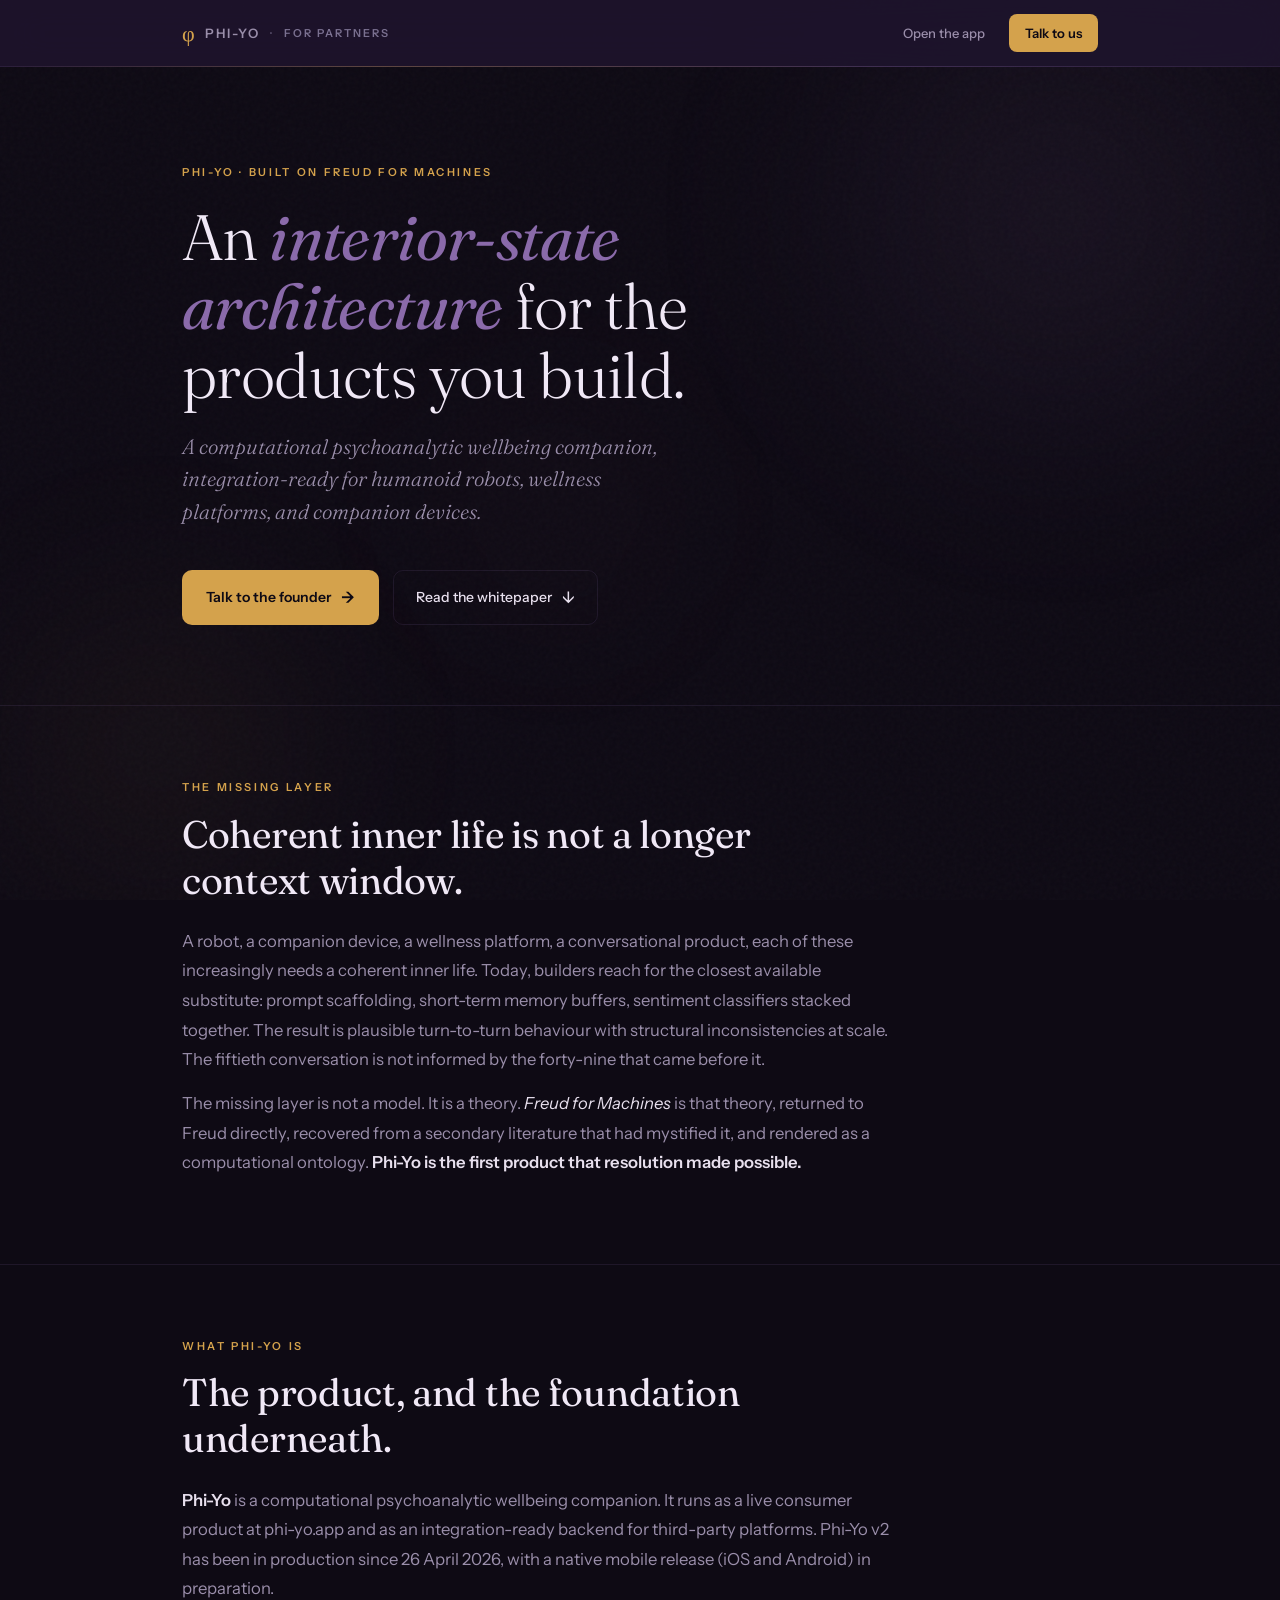
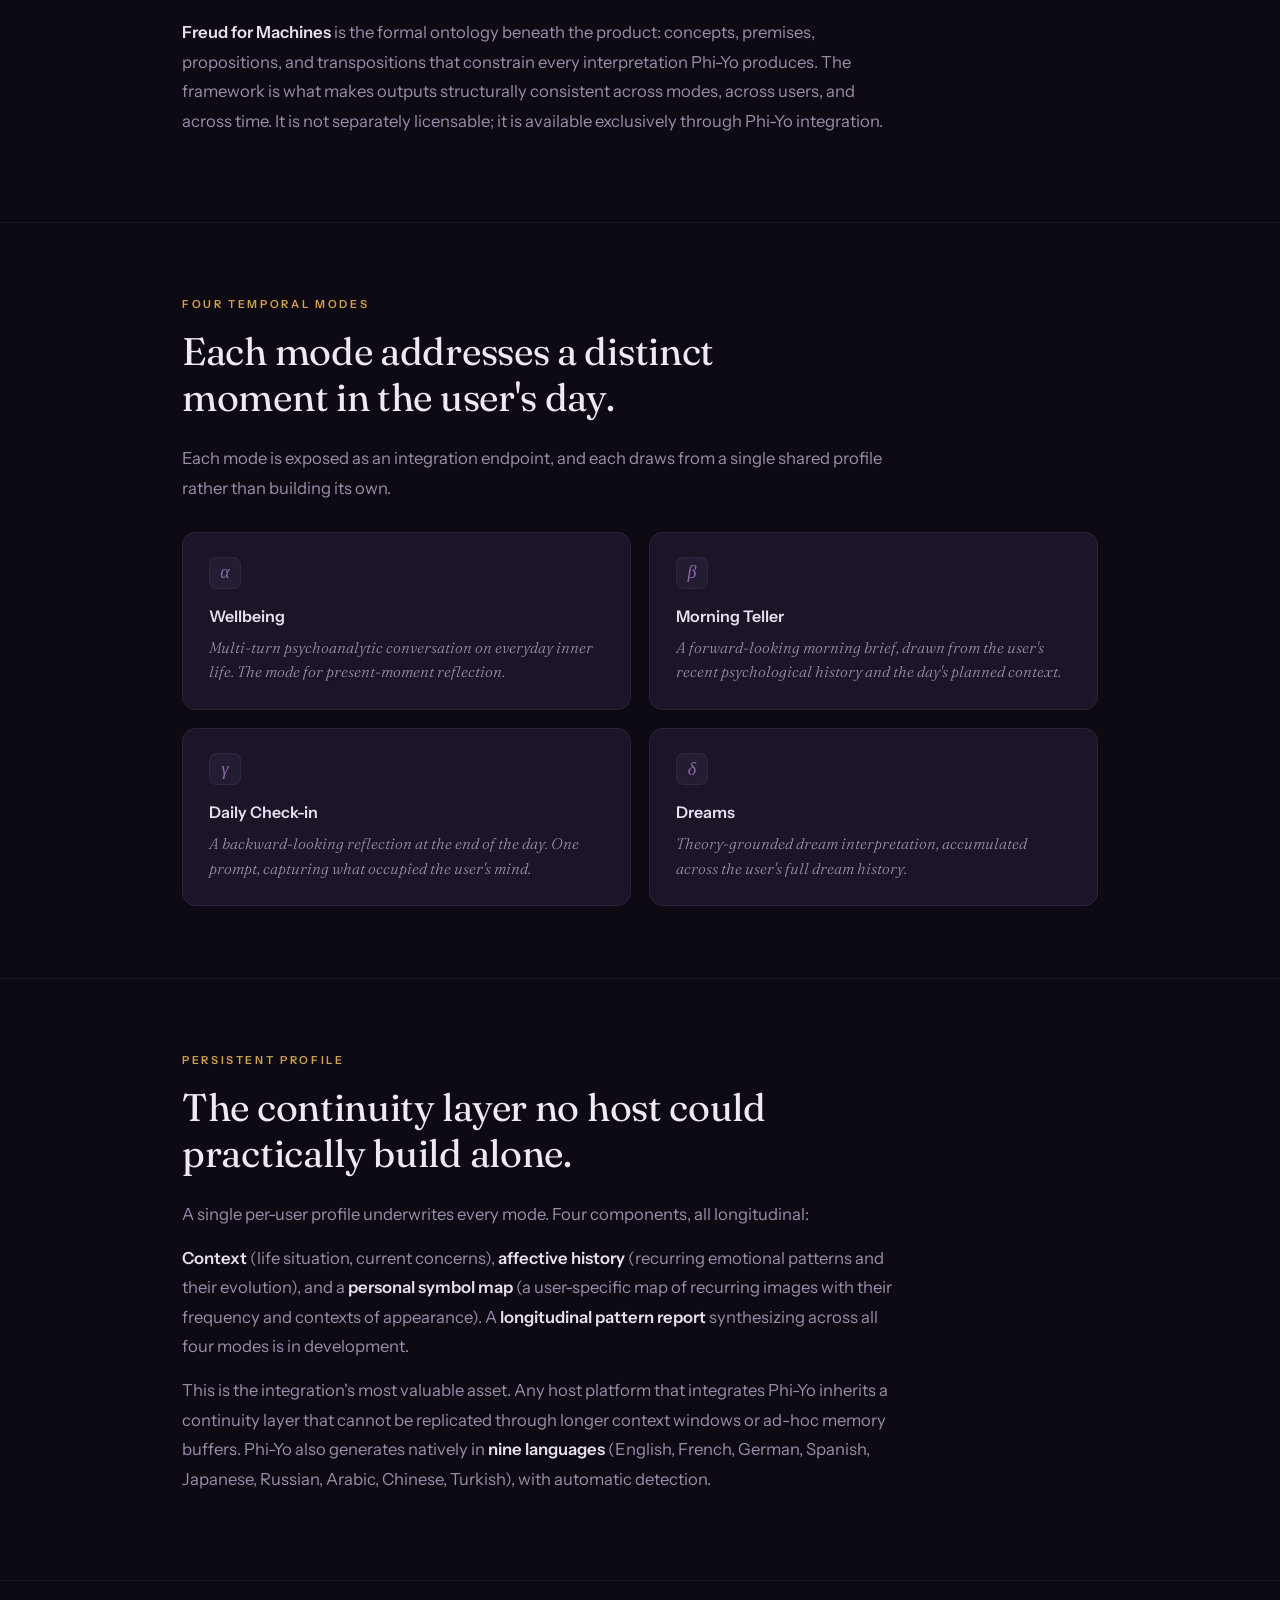
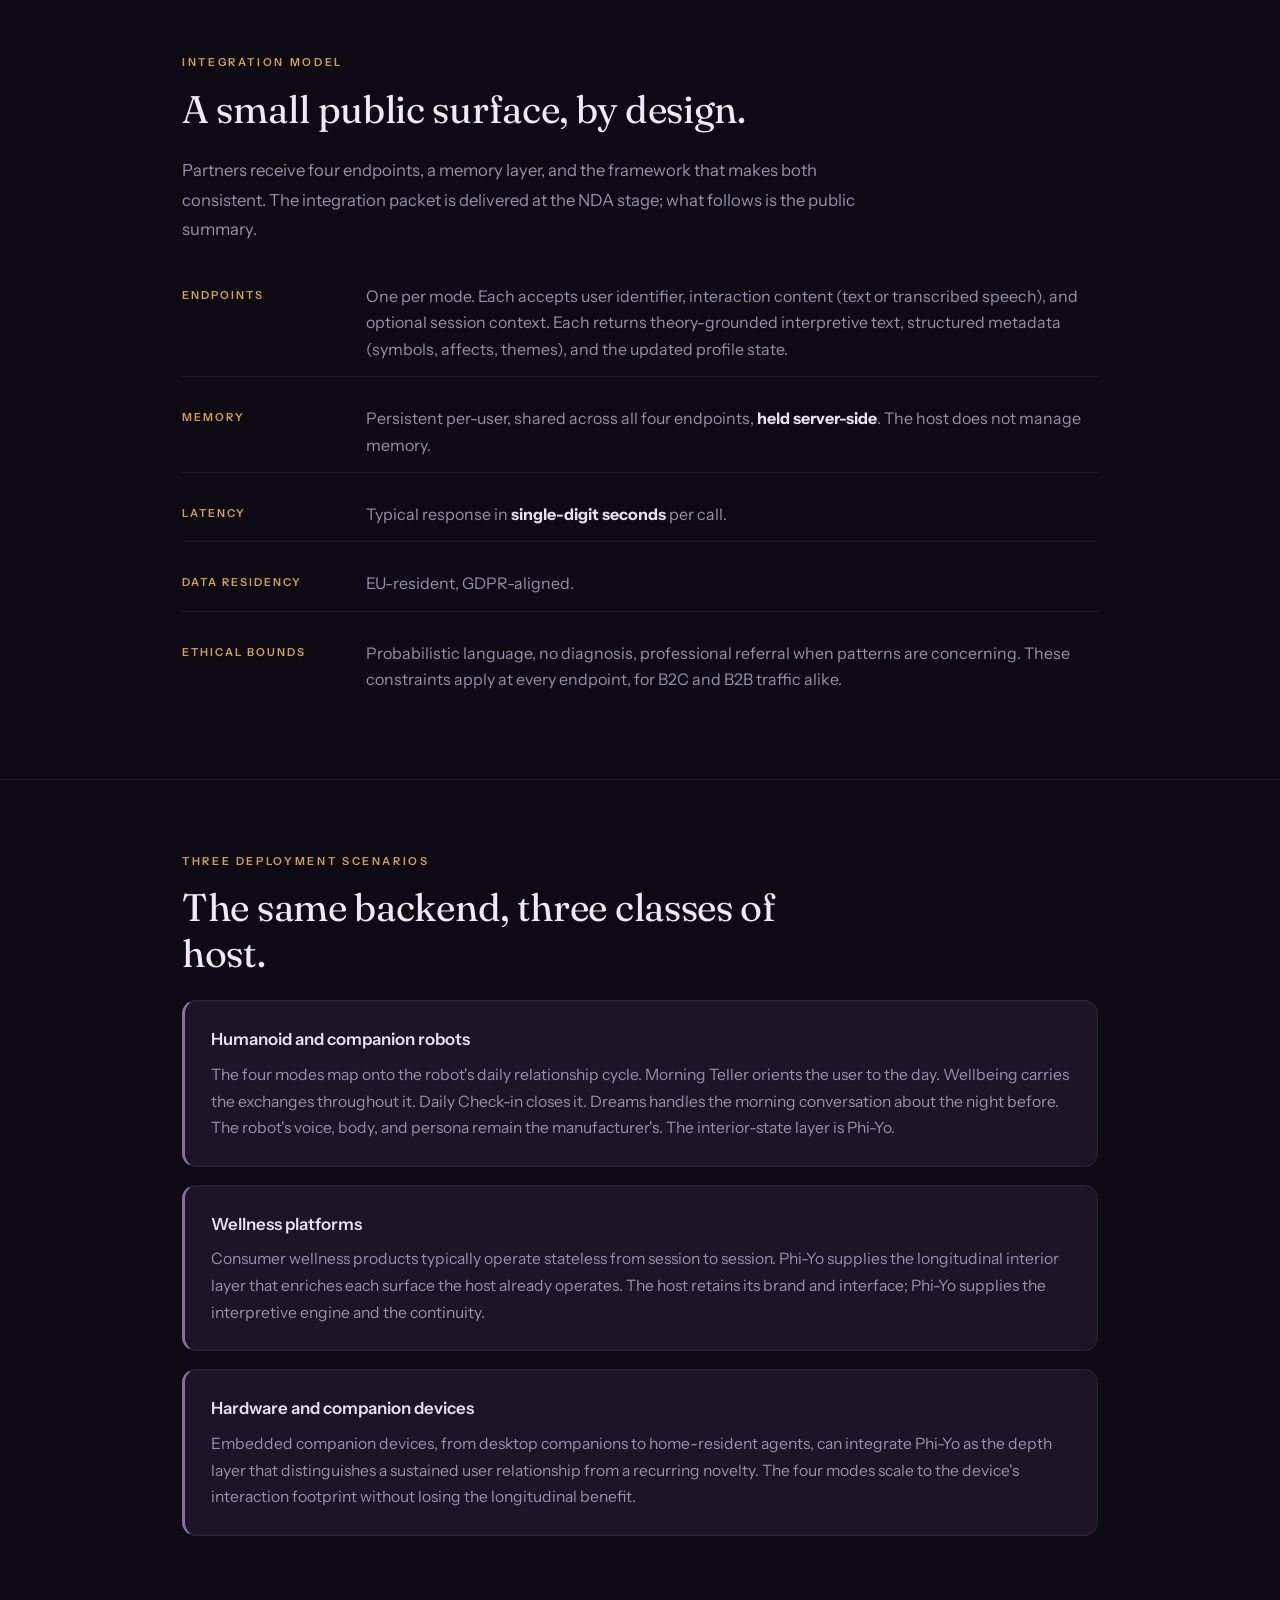
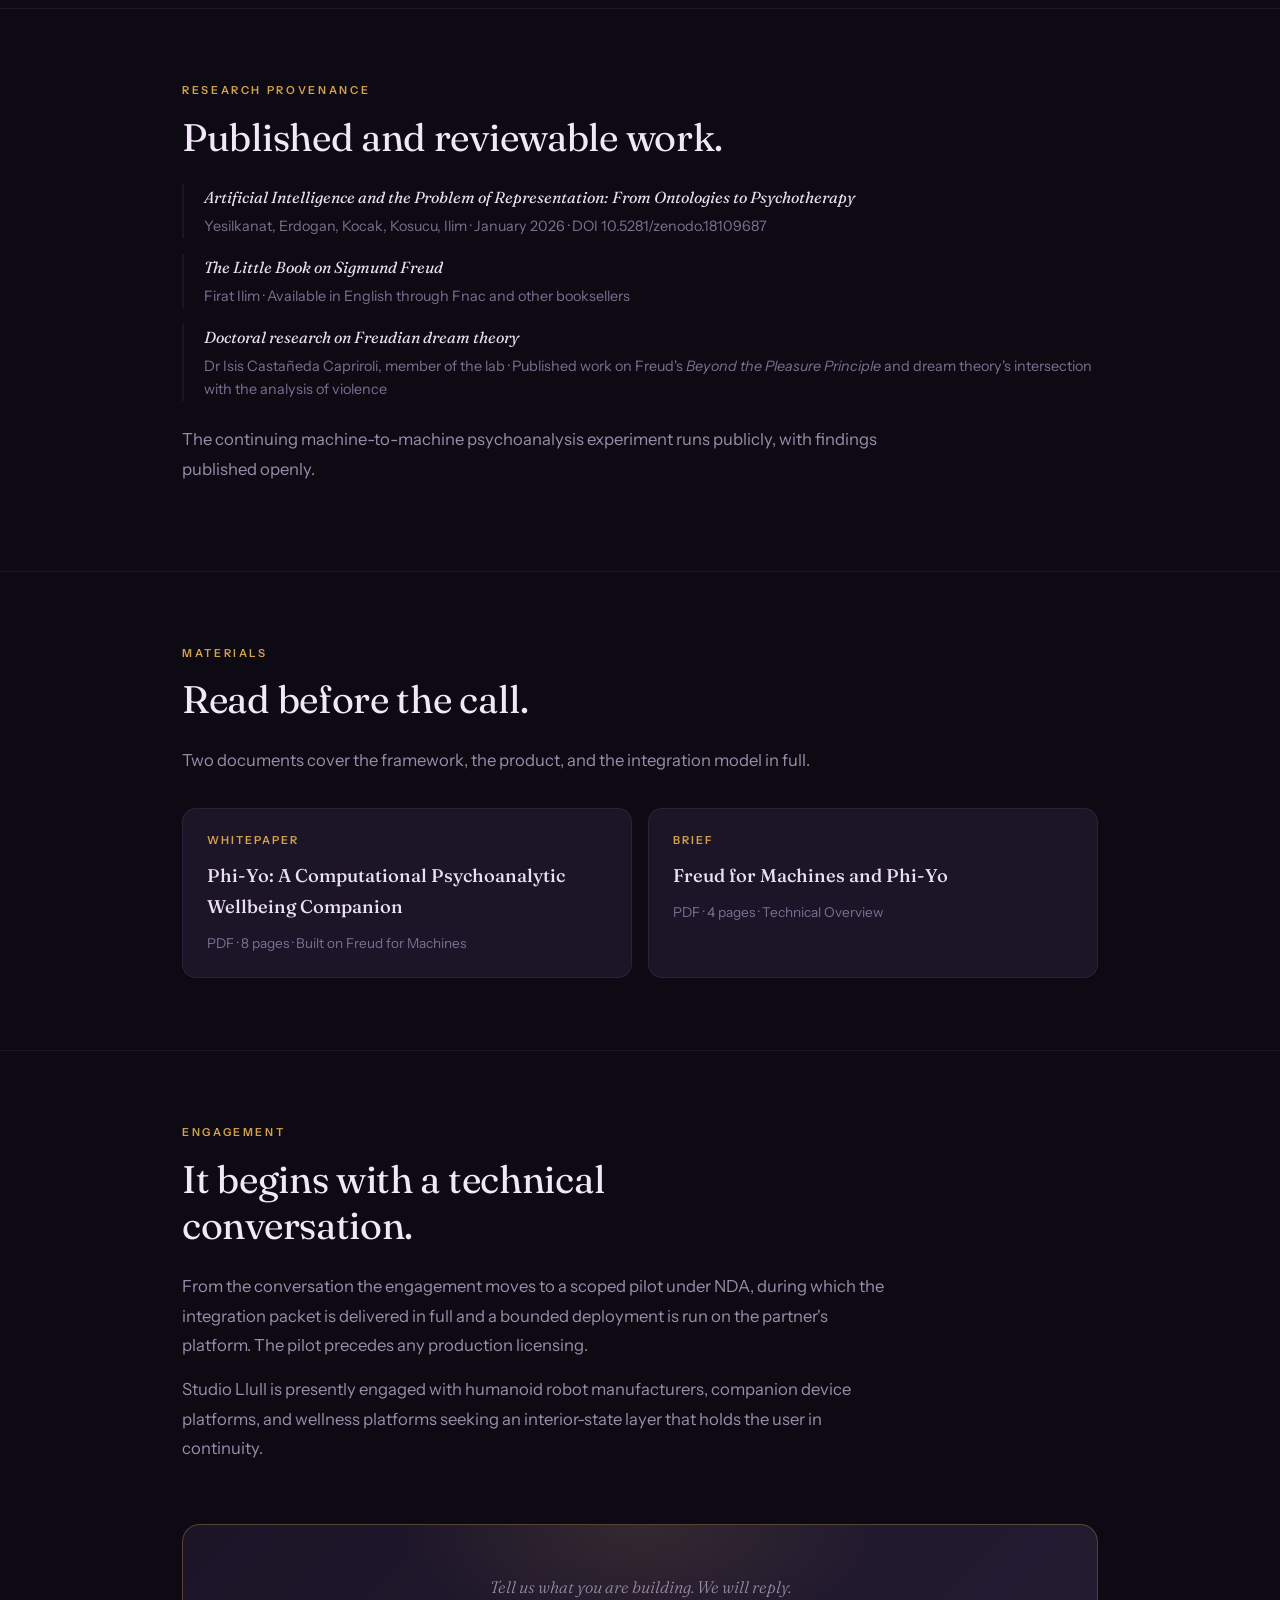
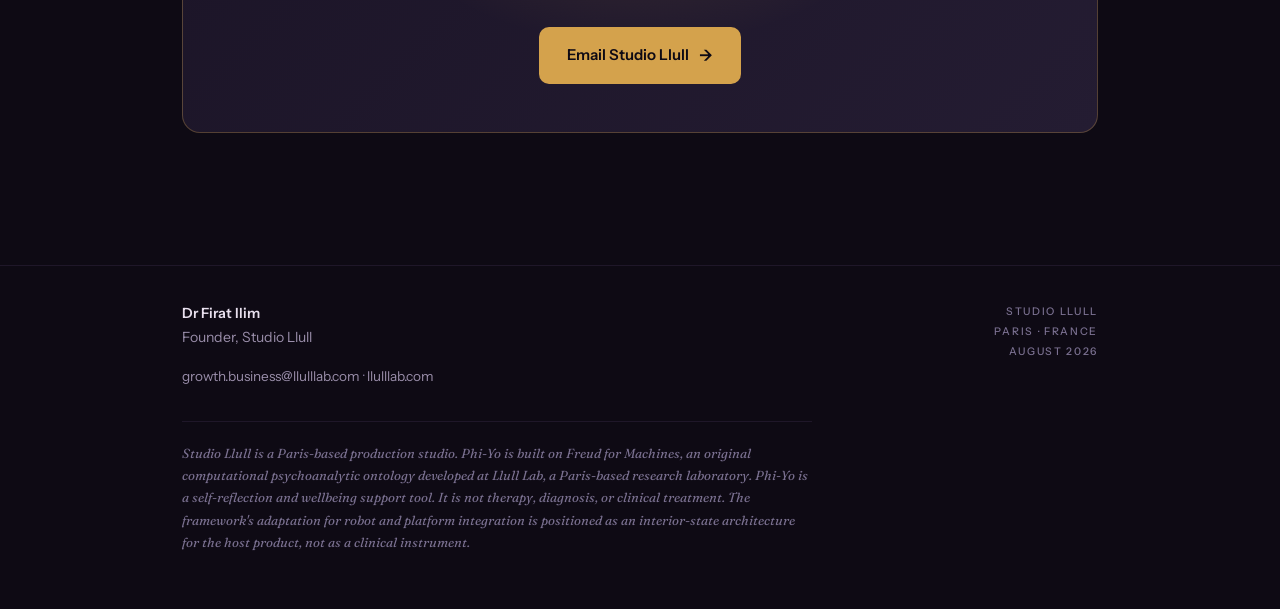
==== commit f506188a: "B2B kit: restore corrected downloadable materials - Whitepaper and technical overview regenerated wi" ====
--- a/b2b/index.html
+++ b/b2b/index.html
@@ -373,7 +373,7 @@
       <p class="hero-sub">A computational psychoanalytic wellbeing companion, integration-ready for humanoid robots, wellness platforms, and companion devices.</p>
       <div class="hero-actions">
         <a href="#engagement" class="btn-primary">Talk to the founder <span class="btn-arrow">→</span></a>
-        <a href="#downloads" class="btn-outline">Request the whitepaper <span class="btn-arrow">↓</span></a>
+        <a href="#downloads" class="btn-outline">Read the whitepaper <span class="btn-arrow">↓</span></a>
       </div>
     </div>
   </section>
@@ -513,9 +513,18 @@
     <div class="wrap">
       <div class="eyebrow">Materials</div>
       <h2>Read before the call.</h2>
-      <p>Two documents cover the framework, the product, and the integration model in full: a technical whitepaper (built on <em>Freud for Machines</em>) and a technical overview. Both are available on request.</p>
-      <div class="cta-block">
-        <a href="mailto:growth.business@llulllab.com?subject=Phi-Yo%20whitepaper%20and%20technical%20overview" class="btn-primary">Request the materials <span class="btn-arrow">→</span></a>
+      <p>Two documents cover the framework, the product, and the integration model in full.</p>
+      <div class="downloads">
+        <a href="Phi-Yo_Technical_Whitepaper.pdf" class="download-card" download>
+          <div class="dl-label">Whitepaper</div>
+          <div class="dl-title">Phi-Yo: A Computational Psychoanalytic Wellbeing Companion</div>
+          <div class="dl-meta">PDF · 8 pages · Built on Freud for Machines</div>
+        </a>
+        <a href="Phi-Yo_Technical_Overview.pdf" class="download-card" download>
+          <div class="dl-label">Brief</div>
+          <div class="dl-title">Freud for Machines and Phi-Yo</div>
+          <div class="dl-meta">PDF · 4 pages · Technical Overview</div>
+        </a>
       </div>
     </div>
   </section>
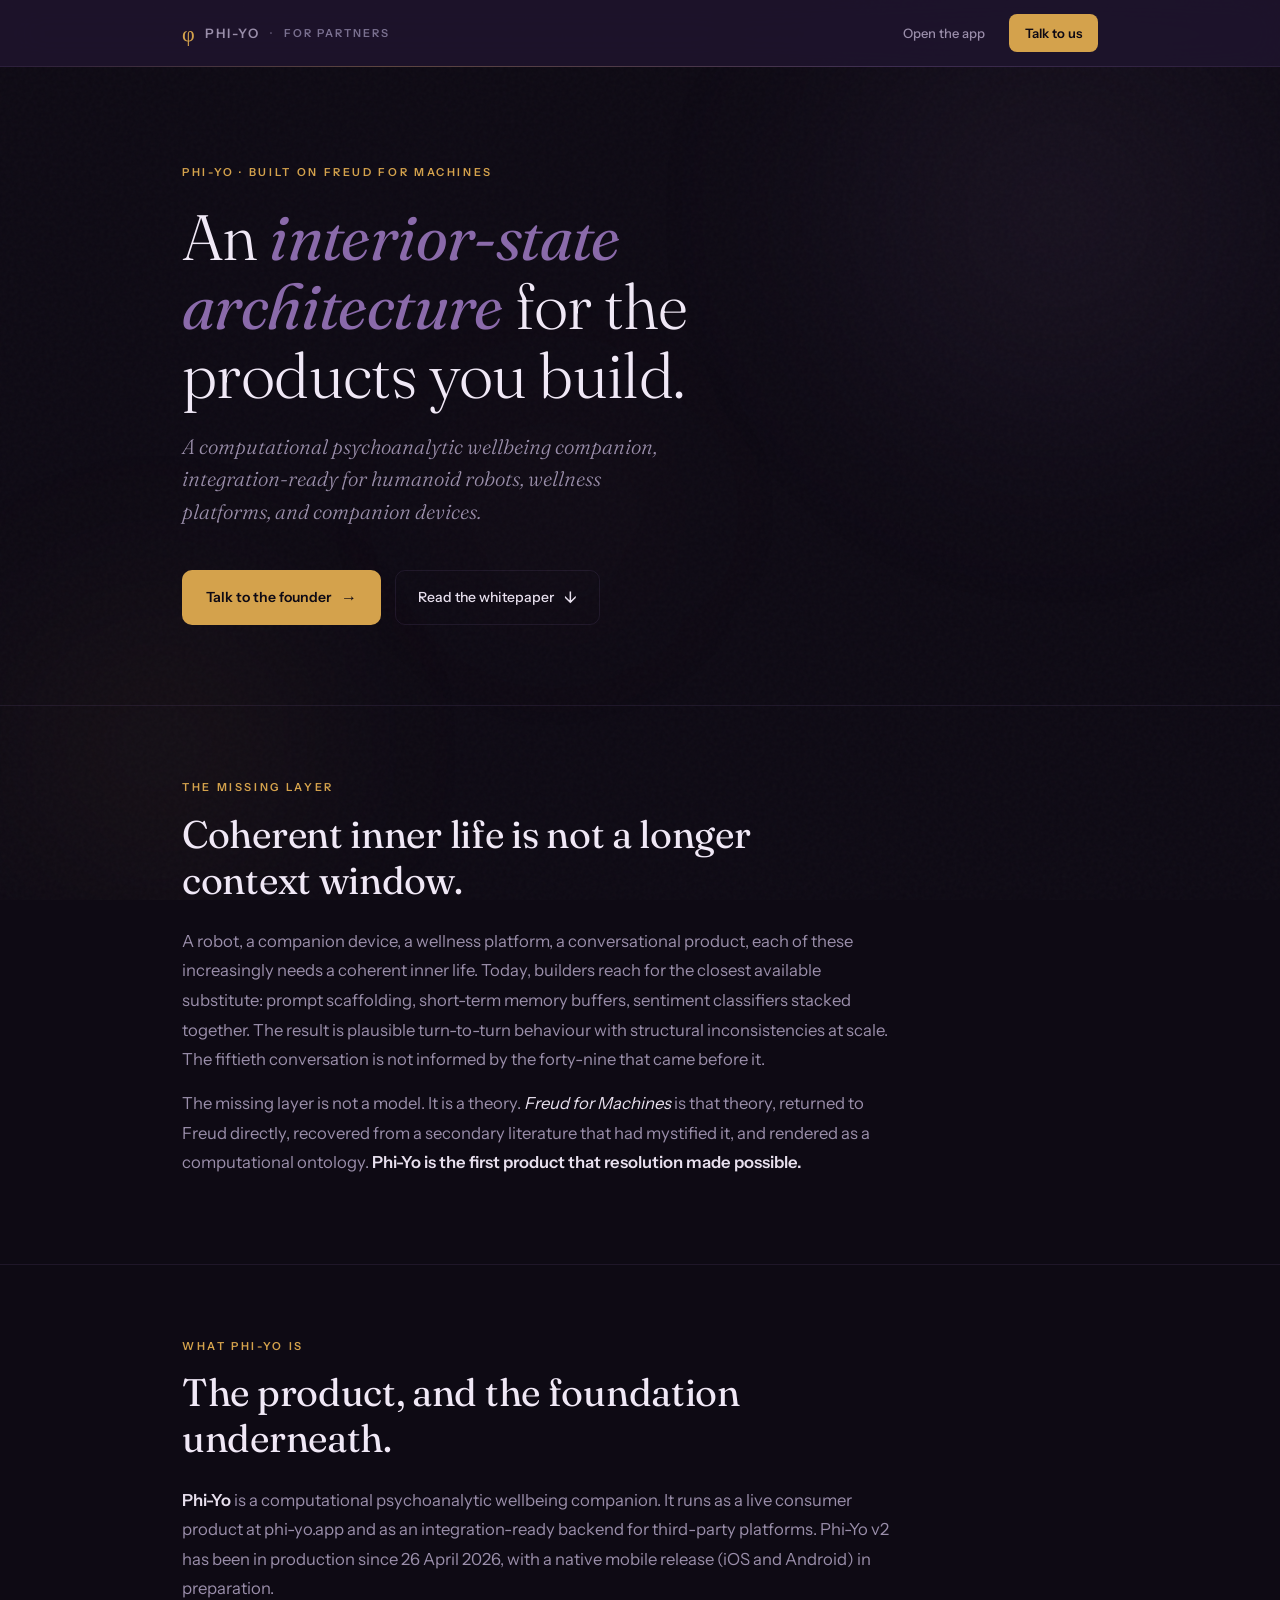
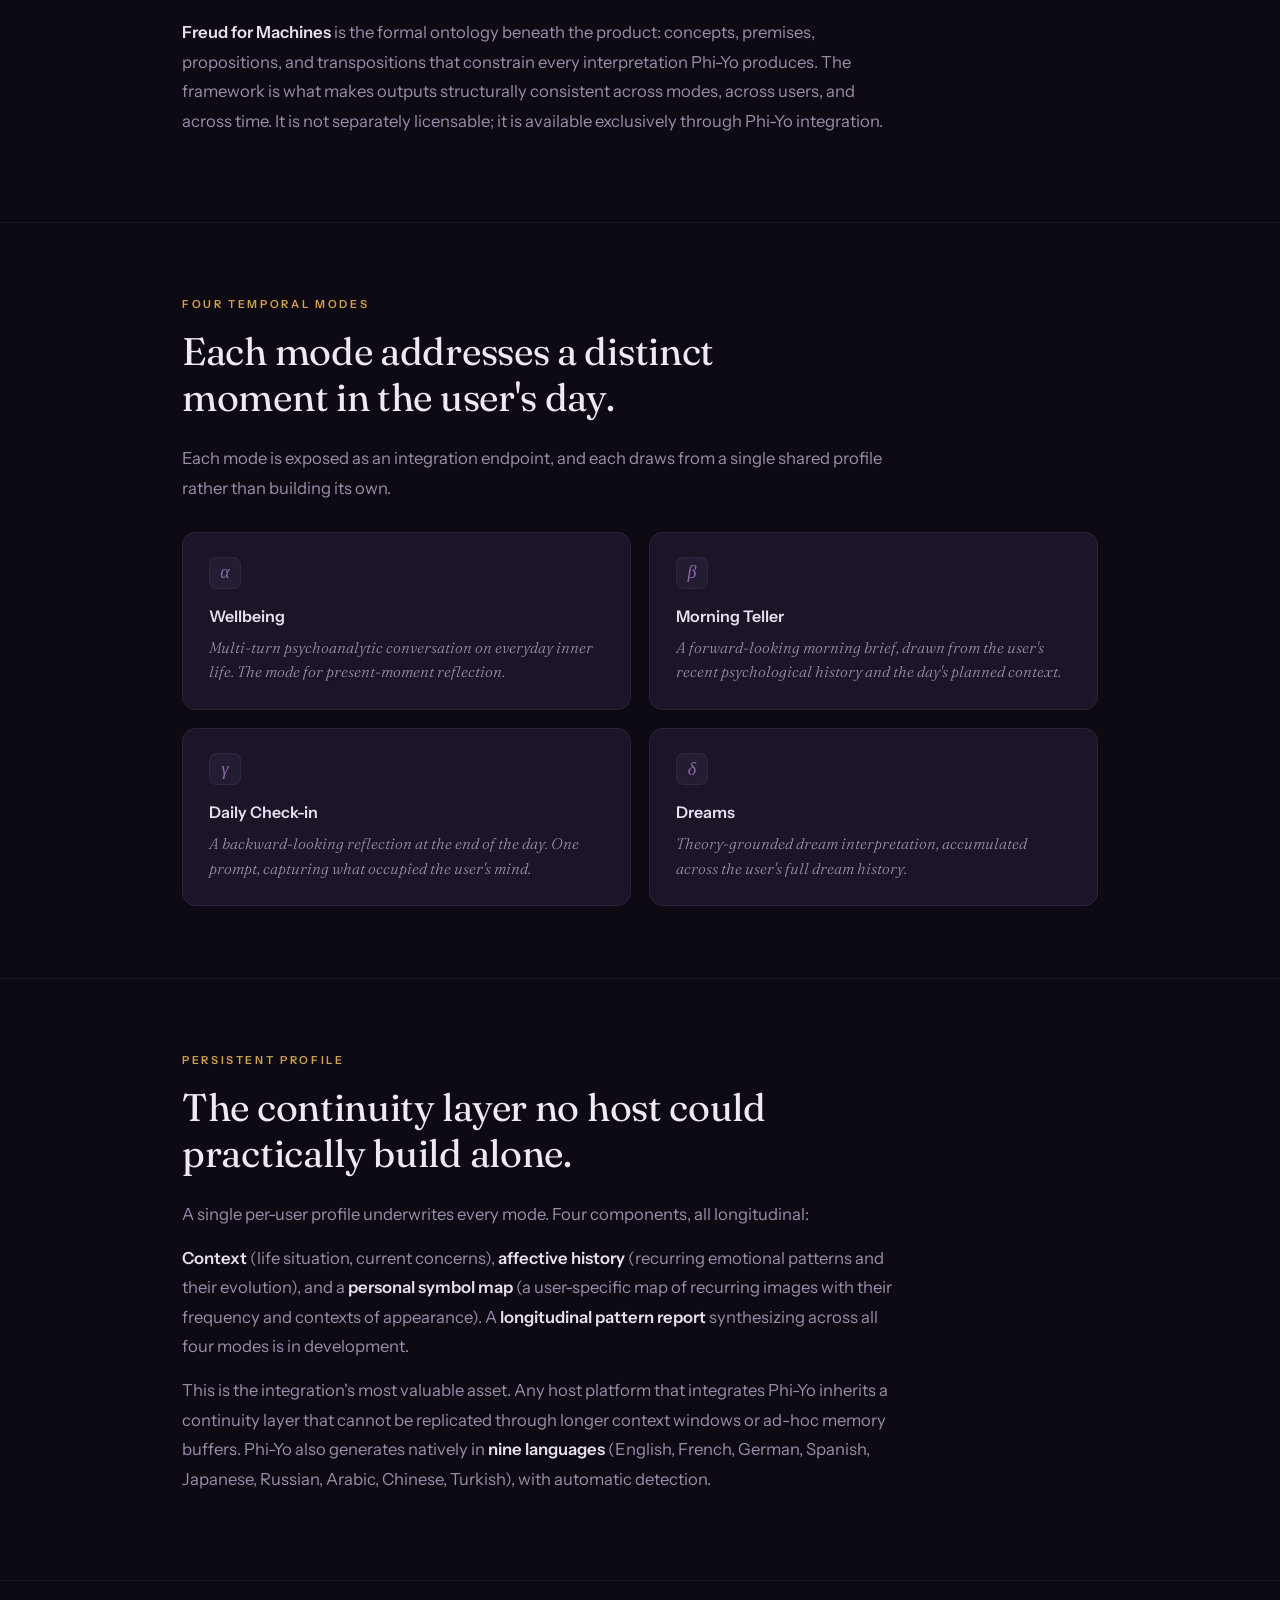
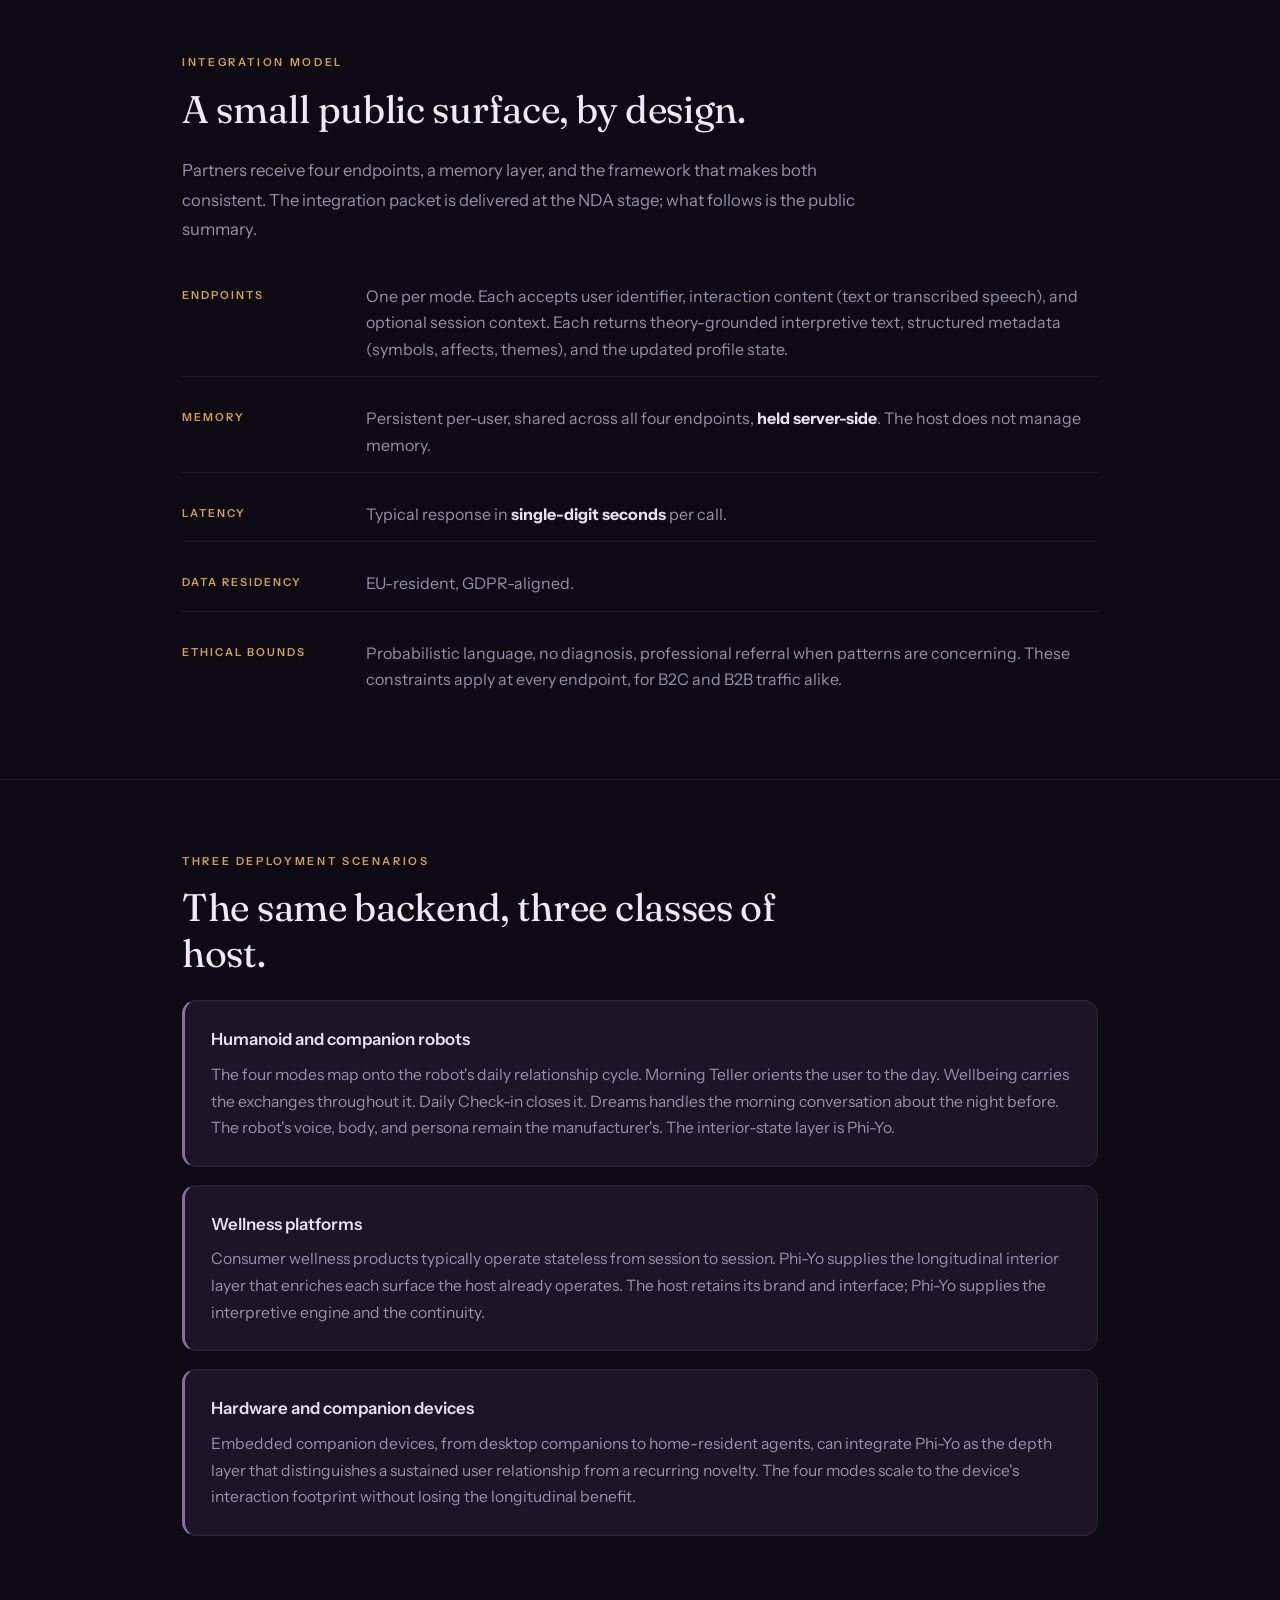
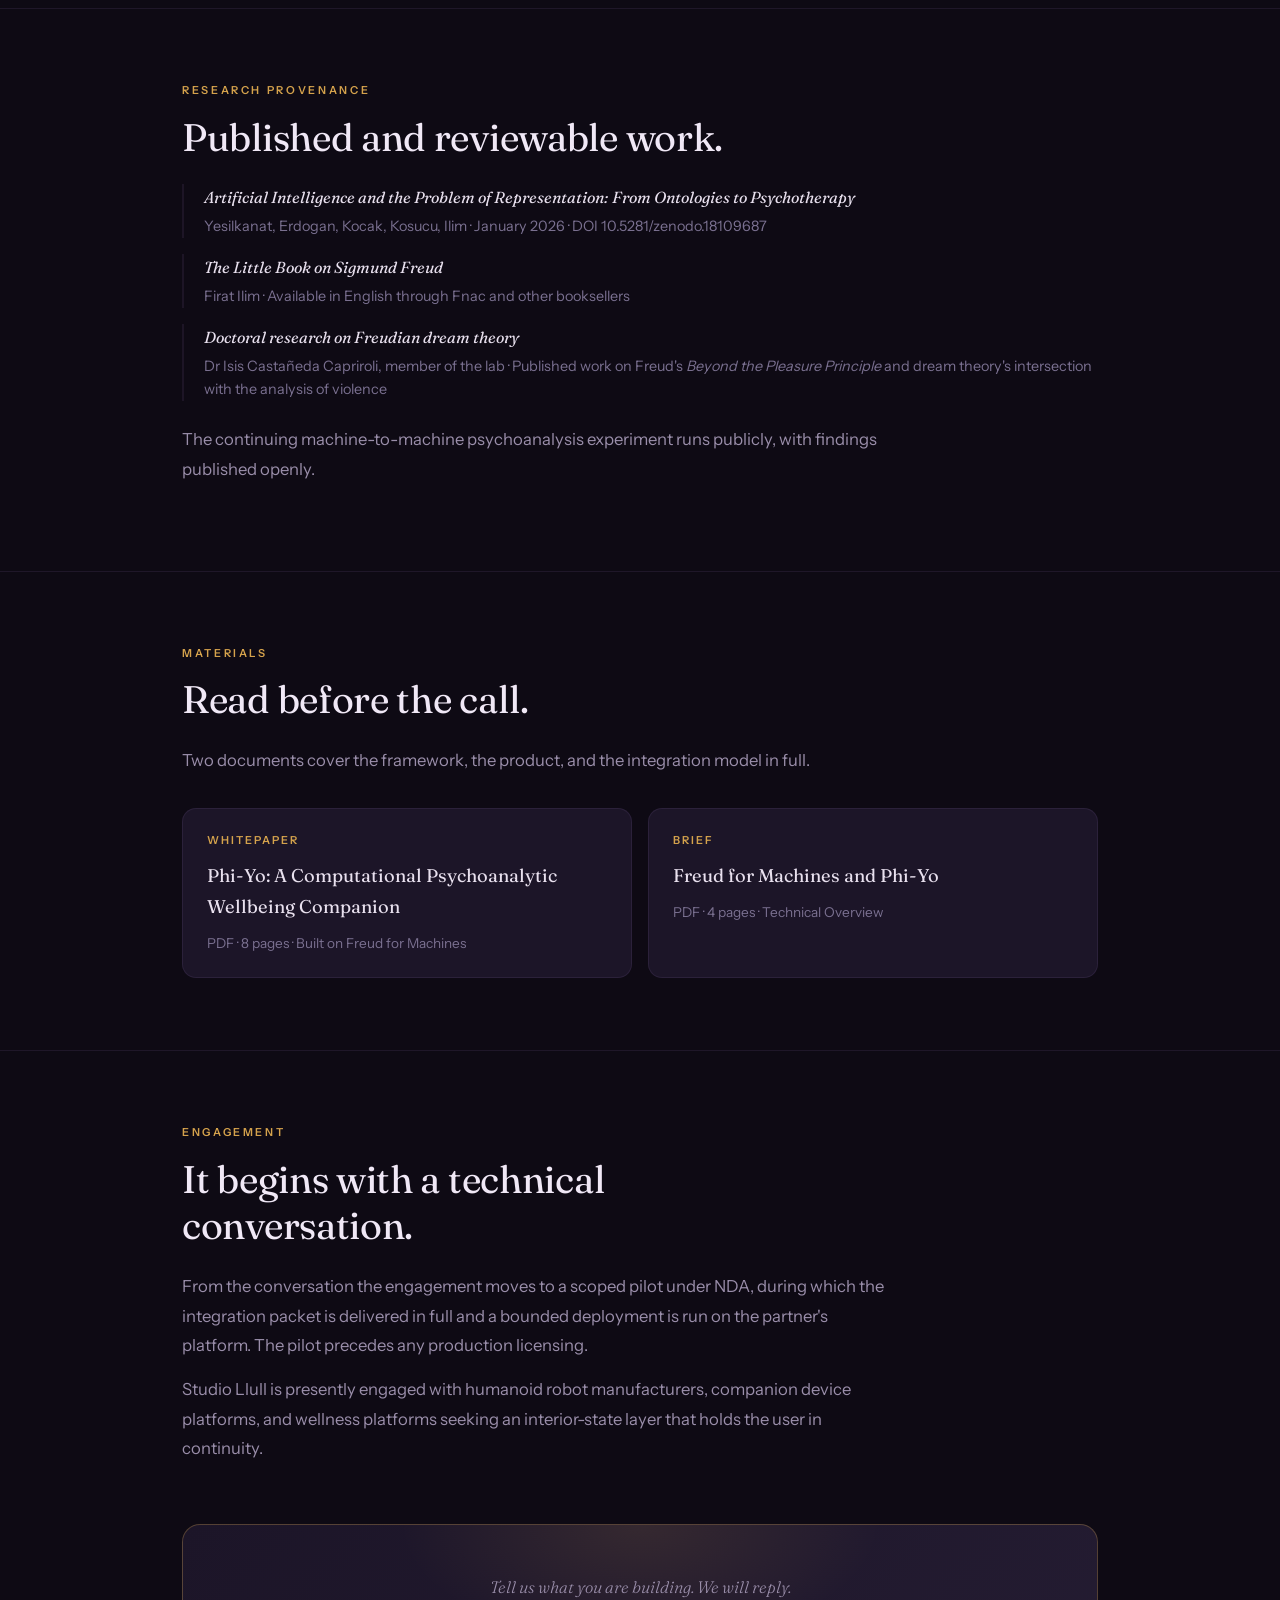
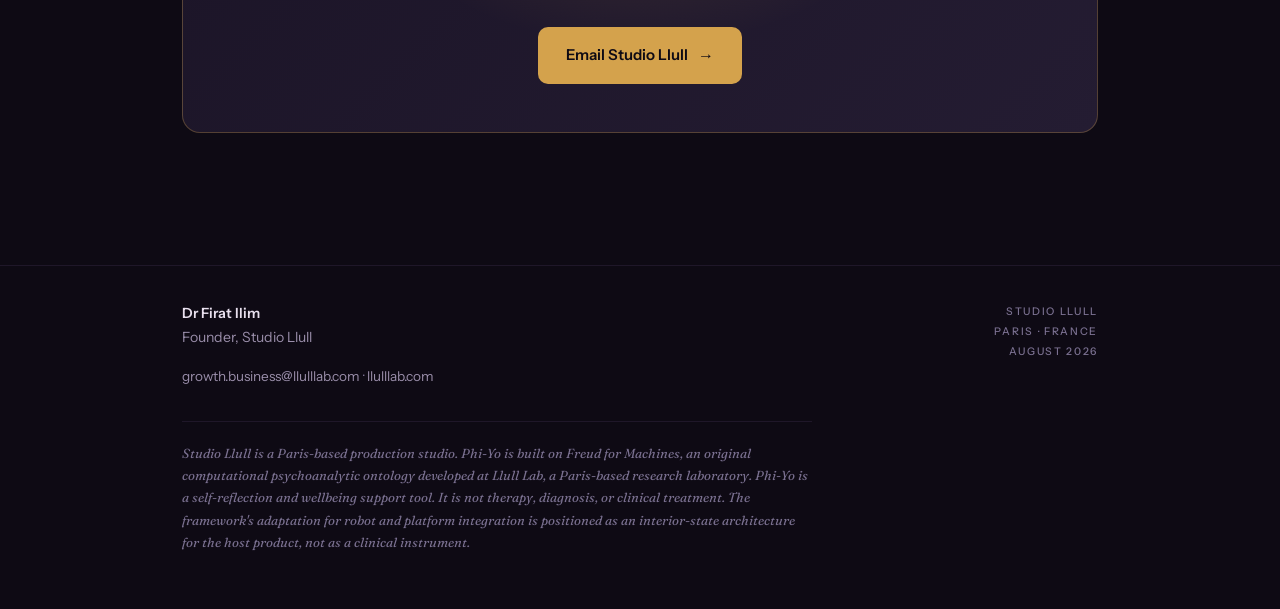
==== commit ded7dec3: "Self-hosted fonts (no request to the font provider)" ====
--- a/b2b/index.html
+++ b/b2b/index.html
@@ -15,9 +15,7 @@
 <meta name="twitter:title" content="Phi-Yo for Partners">
 <meta name="twitter:description" content="An interior-state architecture for humanoid robots, wellness platforms, and companion devices.">
 <link rel="icon" href="data:image/svg+xml,<svg xmlns='http://www.w3.org/2000/svg' viewBox='0 0 100 100'><text y='.9em' font-size='90'>φ</text></svg>">
-<link rel="preconnect" href="https://fonts.googleapis.com">
-<link rel="preconnect" href="https://fonts.gstatic.com" crossorigin>
-<link href="https://fonts.googleapis.com/css2?family=Fraunces:ital,opsz,wght@0,9..144,300;0,9..144,400;0,9..144,600;1,9..144,300;1,9..144,400&family=Instrument+Sans:wght@400;500;600;700&display=swap" rel="stylesheet">
+<link rel="stylesheet" href="/fonts/gf-9cab3170.css">
 <style>
 *,*::before,*::after { box-sizing:border-box; margin:0; padding:0; }
 
--- a/fonts/gf-9cab3170.css
+++ b/fonts/gf-9cab3170.css
@@ -0,0 +1,171 @@
+/* Self-hosted fonts (SIL Open Font License); generated by fetch_fonts.mjs from: family=Fraunces:ital,opsz,wght@0,9..144,300;0,9..144,400;0,9..144,600;1,9..144,300;1,9..144,400&family=Instrument+Sans:wght@400;500;600;700 */
+/* latin-ext */
+@font-face {
+  font-family: 'Fraunces';
+  font-style: italic;
+  font-weight: 300;
+  font-display: swap;
+  src: url(/fonts/fraunces-italic-300-latin-ext.woff2) format('woff2');
+  unicode-range: U+0100-02BA, U+02BD-02C5, U+02C7-02CC, U+02CE-02D7, U+02DD-02FF, U+0304, U+0308, U+0329, U+1D00-1DBF, U+1E00-1E9F, U+1EF2-1EFF, U+2020, U+20A0-20AB, U+20AD-20C4, U+2113, U+2C60-2C7F, U+A720-A7FF;
+}
+/* latin */
+@font-face {
+  font-family: 'Fraunces';
+  font-style: italic;
+  font-weight: 300;
+  font-display: swap;
+  src: url(/fonts/fraunces-italic-300-latin.woff2) format('woff2');
+  unicode-range: U+0000-00FF, U+0131, U+0152-0153, U+02BB-02BC, U+02C6, U+02DA, U+02DC, U+0304, U+0308, U+0329, U+2000-206F, U+20AC, U+2122, U+2191, U+2193, U+2212, U+2215, U+FEFF, U+FFFD;
+}
+/* latin-ext */
+@font-face {
+  font-family: 'Fraunces';
+  font-style: italic;
+  font-weight: 400;
+  font-display: swap;
+  src: url(/fonts/fraunces-italic-300-latin-ext.woff2) format('woff2');
+  unicode-range: U+0100-02BA, U+02BD-02C5, U+02C7-02CC, U+02CE-02D7, U+02DD-02FF, U+0304, U+0308, U+0329, U+1D00-1DBF, U+1E00-1E9F, U+1EF2-1EFF, U+2020, U+20A0-20AB, U+20AD-20C4, U+2113, U+2C60-2C7F, U+A720-A7FF;
+}
+/* latin */
+@font-face {
+  font-family: 'Fraunces';
+  font-style: italic;
+  font-weight: 400;
+  font-display: swap;
+  src: url(/fonts/fraunces-italic-300-latin.woff2) format('woff2');
+  unicode-range: U+0000-00FF, U+0131, U+0152-0153, U+02BB-02BC, U+02C6, U+02DA, U+02DC, U+0304, U+0308, U+0329, U+2000-206F, U+20AC, U+2122, U+2191, U+2193, U+2212, U+2215, U+FEFF, U+FFFD;
+}
+/* latin-ext */
+@font-face {
+  font-family: 'Fraunces';
+  font-style: normal;
+  font-weight: 300;
+  font-display: swap;
+  src: url(/fonts/fraunces-normal-300-latin-ext.woff2) format('woff2');
+  unicode-range: U+0100-02BA, U+02BD-02C5, U+02C7-02CC, U+02CE-02D7, U+02DD-02FF, U+0304, U+0308, U+0329, U+1D00-1DBF, U+1E00-1E9F, U+1EF2-1EFF, U+2020, U+20A0-20AB, U+20AD-20C4, U+2113, U+2C60-2C7F, U+A720-A7FF;
+}
+/* latin */
+@font-face {
+  font-family: 'Fraunces';
+  font-style: normal;
+  font-weight: 300;
+  font-display: swap;
+  src: url(/fonts/fraunces-normal-300-latin.woff2) format('woff2');
+  unicode-range: U+0000-00FF, U+0131, U+0152-0153, U+02BB-02BC, U+02C6, U+02DA, U+02DC, U+0304, U+0308, U+0329, U+2000-206F, U+20AC, U+2122, U+2191, U+2193, U+2212, U+2215, U+FEFF, U+FFFD;
+}
+/* latin-ext */
+@font-face {
+  font-family: 'Fraunces';
+  font-style: normal;
+  font-weight: 400;
+  font-display: swap;
+  src: url(/fonts/fraunces-normal-300-latin-ext.woff2) format('woff2');
+  unicode-range: U+0100-02BA, U+02BD-02C5, U+02C7-02CC, U+02CE-02D7, U+02DD-02FF, U+0304, U+0308, U+0329, U+1D00-1DBF, U+1E00-1E9F, U+1EF2-1EFF, U+2020, U+20A0-20AB, U+20AD-20C4, U+2113, U+2C60-2C7F, U+A720-A7FF;
+}
+/* latin */
+@font-face {
+  font-family: 'Fraunces';
+  font-style: normal;
+  font-weight: 400;
+  font-display: swap;
+  src: url(/fonts/fraunces-normal-300-latin.woff2) format('woff2');
+  unicode-range: U+0000-00FF, U+0131, U+0152-0153, U+02BB-02BC, U+02C6, U+02DA, U+02DC, U+0304, U+0308, U+0329, U+2000-206F, U+20AC, U+2122, U+2191, U+2193, U+2212, U+2215, U+FEFF, U+FFFD;
+}
+/* latin-ext */
+@font-face {
+  font-family: 'Fraunces';
+  font-style: normal;
+  font-weight: 600;
+  font-display: swap;
+  src: url(/fonts/fraunces-normal-300-latin-ext.woff2) format('woff2');
+  unicode-range: U+0100-02BA, U+02BD-02C5, U+02C7-02CC, U+02CE-02D7, U+02DD-02FF, U+0304, U+0308, U+0329, U+1D00-1DBF, U+1E00-1E9F, U+1EF2-1EFF, U+2020, U+20A0-20AB, U+20AD-20C4, U+2113, U+2C60-2C7F, U+A720-A7FF;
+}
+/* latin */
+@font-face {
+  font-family: 'Fraunces';
+  font-style: normal;
+  font-weight: 600;
+  font-display: swap;
+  src: url(/fonts/fraunces-normal-300-latin.woff2) format('woff2');
+  unicode-range: U+0000-00FF, U+0131, U+0152-0153, U+02BB-02BC, U+02C6, U+02DA, U+02DC, U+0304, U+0308, U+0329, U+2000-206F, U+20AC, U+2122, U+2191, U+2193, U+2212, U+2215, U+FEFF, U+FFFD;
+}
+/* latin-ext */
+@font-face {
+  font-family: 'Instrument Sans';
+  font-style: normal;
+  font-weight: 400;
+  font-stretch: 100%;
+  font-display: swap;
+  src: url(/fonts/instrument-sans-normal-400-latin-ext.woff2) format('woff2');
+  unicode-range: U+0100-02BA, U+02BD-02C5, U+02C7-02CC, U+02CE-02D7, U+02DD-02FF, U+0304, U+0308, U+0329, U+1D00-1DBF, U+1E00-1E9F, U+1EF2-1EFF, U+2020, U+20A0-20AB, U+20AD-20C4, U+2113, U+2C60-2C7F, U+A720-A7FF;
+}
+/* latin */
+@font-face {
+  font-family: 'Instrument Sans';
+  font-style: normal;
+  font-weight: 400;
+  font-stretch: 100%;
+  font-display: swap;
+  src: url(/fonts/instrument-sans-normal-400-latin.woff2) format('woff2');
+  unicode-range: U+0000-00FF, U+0131, U+0152-0153, U+02BB-02BC, U+02C6, U+02DA, U+02DC, U+0304, U+0308, U+0329, U+2000-206F, U+20AC, U+2122, U+2191, U+2193, U+2212, U+2215, U+FEFF, U+FFFD;
+}
+/* latin-ext */
+@font-face {
+  font-family: 'Instrument Sans';
+  font-style: normal;
+  font-weight: 500;
+  font-stretch: 100%;
+  font-display: swap;
+  src: url(/fonts/instrument-sans-normal-400-latin-ext.woff2) format('woff2');
+  unicode-range: U+0100-02BA, U+02BD-02C5, U+02C7-02CC, U+02CE-02D7, U+02DD-02FF, U+0304, U+0308, U+0329, U+1D00-1DBF, U+1E00-1E9F, U+1EF2-1EFF, U+2020, U+20A0-20AB, U+20AD-20C4, U+2113, U+2C60-2C7F, U+A720-A7FF;
+}
+/* latin */
+@font-face {
+  font-family: 'Instrument Sans';
+  font-style: normal;
+  font-weight: 500;
+  font-stretch: 100%;
+  font-display: swap;
+  src: url(/fonts/instrument-sans-normal-400-latin.woff2) format('woff2');
+  unicode-range: U+0000-00FF, U+0131, U+0152-0153, U+02BB-02BC, U+02C6, U+02DA, U+02DC, U+0304, U+0308, U+0329, U+2000-206F, U+20AC, U+2122, U+2191, U+2193, U+2212, U+2215, U+FEFF, U+FFFD;
+}
+/* latin-ext */
+@font-face {
+  font-family: 'Instrument Sans';
+  font-style: normal;
+  font-weight: 600;
+  font-stretch: 100%;
+  font-display: swap;
+  src: url(/fonts/instrument-sans-normal-400-latin-ext.woff2) format('woff2');
+  unicode-range: U+0100-02BA, U+02BD-02C5, U+02C7-02CC, U+02CE-02D7, U+02DD-02FF, U+0304, U+0308, U+0329, U+1D00-1DBF, U+1E00-1E9F, U+1EF2-1EFF, U+2020, U+20A0-20AB, U+20AD-20C4, U+2113, U+2C60-2C7F, U+A720-A7FF;
+}
+/* latin */
+@font-face {
+  font-family: 'Instrument Sans';
+  font-style: normal;
+  font-weight: 600;
+  font-stretch: 100%;
+  font-display: swap;
+  src: url(/fonts/instrument-sans-normal-400-latin.woff2) format('woff2');
+  unicode-range: U+0000-00FF, U+0131, U+0152-0153, U+02BB-02BC, U+02C6, U+02DA, U+02DC, U+0304, U+0308, U+0329, U+2000-206F, U+20AC, U+2122, U+2191, U+2193, U+2212, U+2215, U+FEFF, U+FFFD;
+}
+/* latin-ext */
+@font-face {
+  font-family: 'Instrument Sans';
+  font-style: normal;
+  font-weight: 700;
+  font-stretch: 100%;
+  font-display: swap;
+  src: url(/fonts/instrument-sans-normal-400-latin-ext.woff2) format('woff2');
+  unicode-range: U+0100-02BA, U+02BD-02C5, U+02C7-02CC, U+02CE-02D7, U+02DD-02FF, U+0304, U+0308, U+0329, U+1D00-1DBF, U+1E00-1E9F, U+1EF2-1EFF, U+2020, U+20A0-20AB, U+20AD-20C4, U+2113, U+2C60-2C7F, U+A720-A7FF;
+}
+/* latin */
+@font-face {
+  font-family: 'Instrument Sans';
+  font-style: normal;
+  font-weight: 700;
+  font-stretch: 100%;
+  font-display: swap;
+  src: url(/fonts/instrument-sans-normal-400-latin.woff2) format('woff2');
+  unicode-range: U+0000-00FF, U+0131, U+0152-0153, U+02BB-02BC, U+02C6, U+02DA, U+02DC, U+0304, U+0308, U+0329, U+2000-206F, U+20AC, U+2122, U+2191, U+2193, U+2212, U+2215, U+FEFF, U+FFFD;
+}
